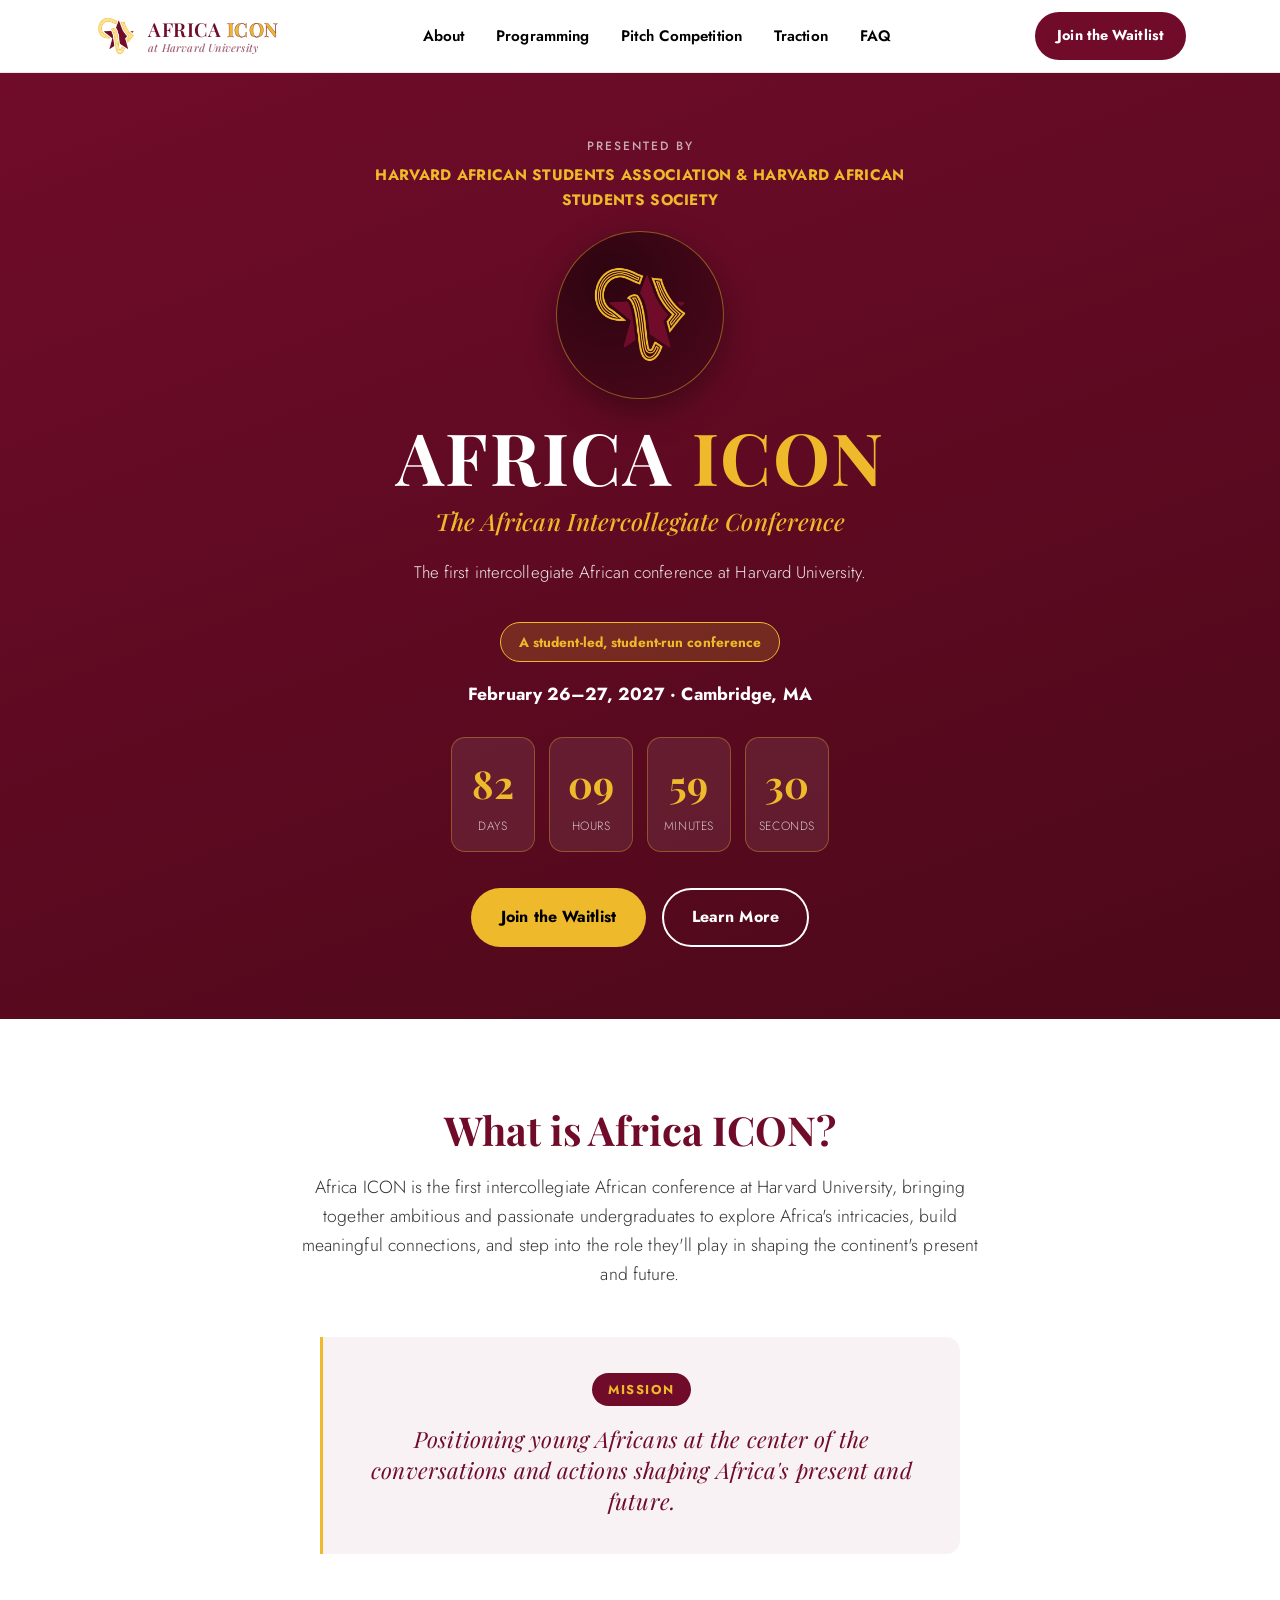
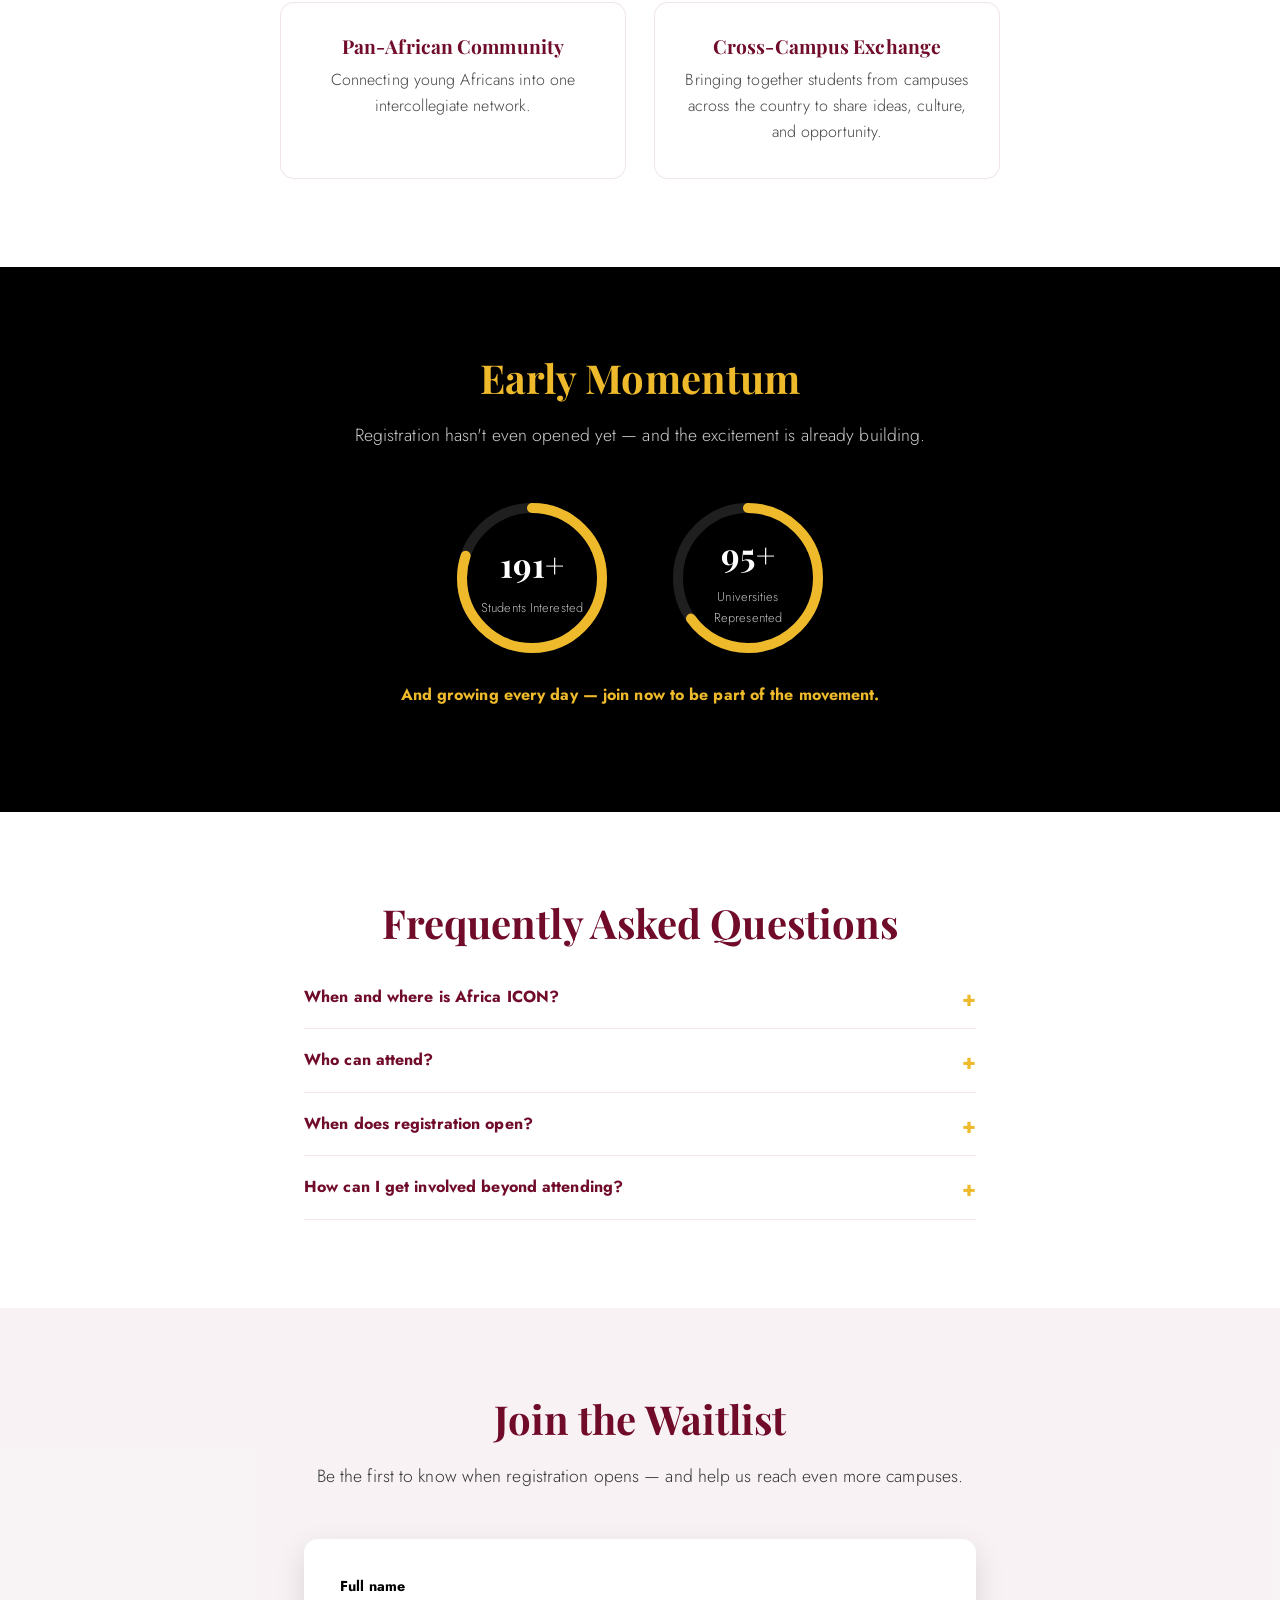
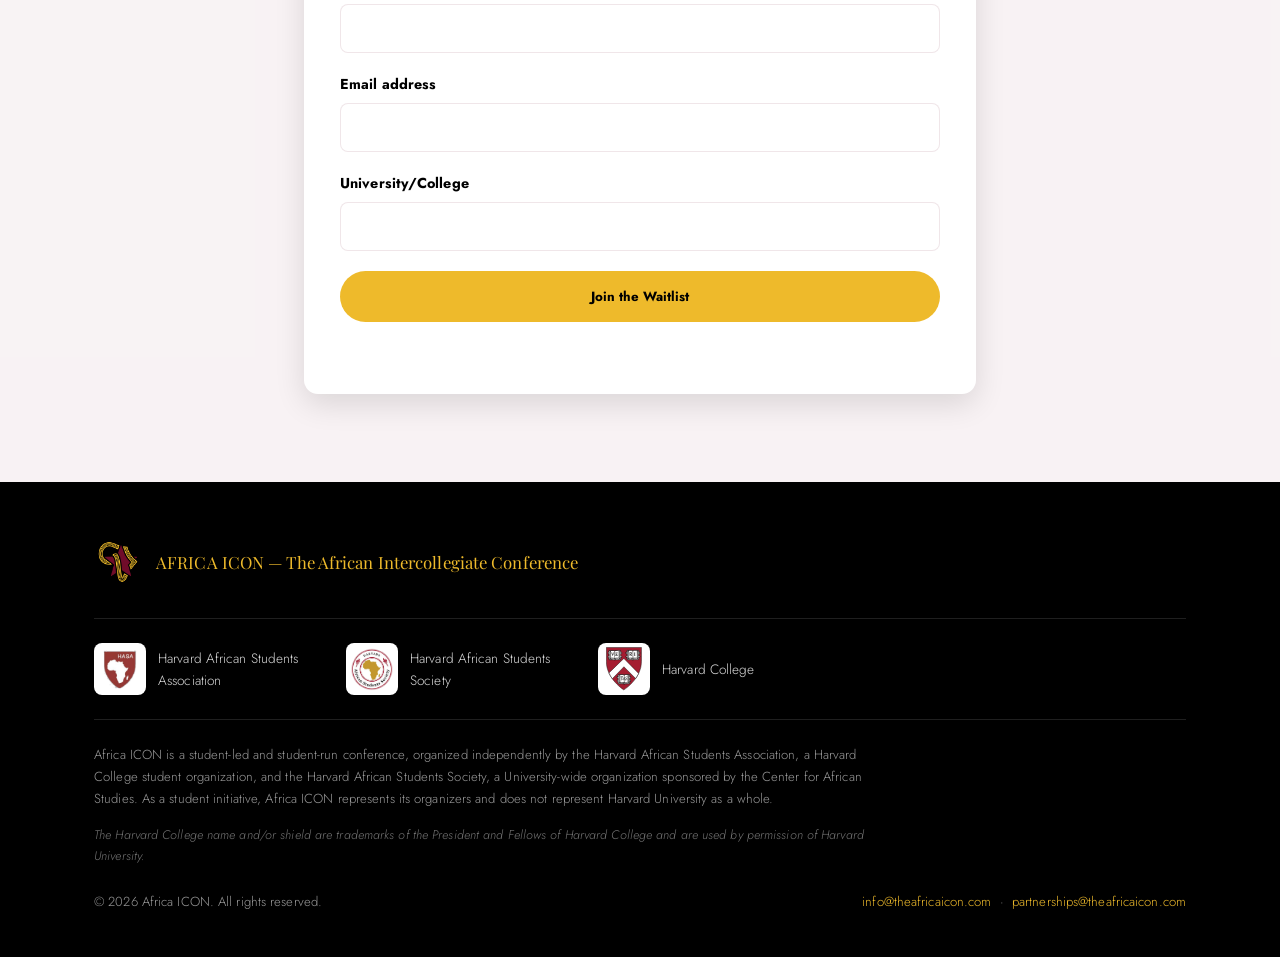
==== index.html @ 2f4286d3 "Keep "Mission" label, change statement wording to "Positioning young Africans..."" ====
<!DOCTYPE html>
<html lang="en">
<head>
<meta charset="UTF-8">
<meta name="viewport" content="width=device-width, initial-scale=1.0">
<title>Africa ICON at Harvard University</title>
<meta name="description" content="Africa ICON — the first intercollegiate African conference at Harvard University. February 26–27, 2027. A student-led conference organized by the Harvard African Students Association and Harvard African Students Society. Join the waitlist.">

<link rel="canonical" href="https://theafricaicon.com/">

<!-- Open Graph / social preview -->
<meta property="og:title" content="Africa ICON at Harvard University">
<meta property="og:description" content="The first intercollegiate African conference at Harvard University. February 26–27, 2027. A student-led conference. Join the waitlist.">
<meta property="og:image" content="https://theafricaicon.com/assets/og-image.png">
<meta property="og:url" content="https://theafricaicon.com/">
<meta property="og:type" content="website">

<!-- Twitter/X card -->
<meta name="twitter:card" content="summary_large_image">
<meta name="twitter:title" content="Africa ICON at Harvard University">
<meta name="twitter:description" content="The first intercollegiate African conference at Harvard University. February 26–27, 2027. A student-led conference. Join the waitlist.">
<meta name="twitter:image" content="https://theafricaicon.com/assets/og-image.png">

<link rel="icon" type="image/png" href="assets/favicon-512.png" sizes="512x512">
<link rel="icon" type="image/x-icon" href="assets/favicon.ico">
<link rel="apple-touch-icon" href="assets/apple-touch-icon.png">

<link rel="preconnect" href="https://fonts.googleapis.com">
<link rel="preconnect" href="https://fonts.gstatic.com" crossorigin>
<link href="https://fonts.googleapis.com/css2?family=Playfair+Display:ital,wght@0,500;0,600;0,700;0,900;1,500;1,600&family=Jost:wght@300;400;500;600;700&display=swap" rel="stylesheet">

<link rel="stylesheet" href="css/styles.css">
</head>
<body>

<a class="skip-link" href="#main">Skip to main content</a>

<!-- ============ HEADER / NAV ============ -->
<header class="site-header" id="site-header">
  <div class="container header-inner">
    <a href="#top" class="brand" aria-label="Africa ICON home">
      <img src="assets/logo-nav.png" alt="Africa ICON logo" width="44" height="44" class="brand-logo">
      <span class="brand-text">
        <span class="brand-name">AFRICA <strong>ICON</strong></span>
        <span class="brand-sub">at Harvard University</span>
      </span>
    </a>

    <nav class="main-nav" id="main-nav" aria-label="Primary">
      <ul>
        <li><a href="#about">About</a></li>
        <li><a href="programming.html">Programming</a></li>
        <li><a href="pitch-competition.html">Pitch Competition</a></li>
        <li><a href="#traction">Traction</a></li>
        <li><a href="#faq">FAQ</a></li>
      </ul>
    </nav>

    <div class="header-actions">
      <a href="#waitlist" class="btn btn-primary btn-small">Join the Waitlist</a>
      <button class="nav-toggle" id="nav-toggle" aria-expanded="false" aria-controls="main-nav" aria-label="Toggle menu">
        <span></span><span></span><span></span>
      </button>
    </div>
  </div>
</header>

<main id="main">

  <!-- ============ HERO ============ -->
  <section class="hero" id="top">
    <div class="container hero-inner">
      <div class="eyebrow">
        <span class="eyebrow-label">Presented by</span>
        <span class="eyebrow-orgs">Harvard African Students Association &amp; Harvard African Students Society</span>
      </div>

      <div class="hero-logo-wrap">
        <img src="assets/logo-md.png" alt="Africa ICON logo" width="140" height="140" class="hero-logo">
      </div>

      <h1>AFRICA <span class="accent">ICON</span></h1>
      <p class="hero-subtitle">The African Intercollegiate Conference</p>
      <p class="hero-tagline">The first intercollegiate African conference at Harvard University.</p>

      <span class="pill">A student-led, student-run conference</span>

      <p class="hero-date">February 26–27, 2027 &middot; Cambridge, MA</p>

      <!-- Countdown -->
      <div class="countdown" id="countdown" aria-live="polite" aria-label="Countdown to Africa ICON">
        <div class="countdown-unit">
          <span class="countdown-number" id="cd-days">00</span>
          <span class="countdown-label">Days</span>
        </div>
        <div class="countdown-unit">
          <span class="countdown-number" id="cd-hours">00</span>
          <span class="countdown-label">Hours</span>
        </div>
        <div class="countdown-unit">
          <span class="countdown-number" id="cd-minutes">00</span>
          <span class="countdown-label">Minutes</span>
        </div>
        <div class="countdown-unit">
          <span class="countdown-number" id="cd-seconds">00</span>
          <span class="countdown-label">Seconds</span>
        </div>
      </div>

      <div class="hero-ctas">
        <a href="#waitlist" class="btn btn-gold">Join the Waitlist</a>
        <a href="#about" class="btn btn-outline">Learn More</a>
      </div>
    </div>
  </section>

  <!-- ============ ABOUT ============ -->
  <section class="section" id="about">
    <div class="container">
      <h2 class="section-title reveal">What is Africa ICON?</h2>
      <p class="section-lead reveal">
        Africa ICON is the first intercollegiate African conference at Harvard University, bringing together
        ambitious and passionate undergraduates to explore Africa's intricacies, build meaningful connections,
        and step into the role they'll play in shaping the continent's present and future.
      </p>

      <div class="mission-statement reveal">
        <span class="mission-label">Mission</span>
        <p>Positioning young Africans at the center of the conversations and actions shaping Africa's present and future.</p>
      </div>

      <div class="card-grid card-grid-2">
        <div class="card reveal-fade">
          <h3>Pan-African Community</h3>
          <p>Connecting young Africans into one intercollegiate network.</p>
        </div>
        <div class="card reveal-fade">
          <h3>Cross-Campus Exchange</h3>
          <p>Bringing together students from campuses across the country to share ideas, culture, and opportunity.</p>
        </div>
      </div>
    </div>
  </section>

  <!-- ============ TRACTION / STATS ============ -->
  <section class="section section-dark" id="traction">
    <div class="container">
      <h2 class="section-title reveal">Early Momentum</h2>
      <p class="section-lead reveal">Registration hasn't even opened yet — and the excitement is already building.</p>

      <div class="stats-grid">
        <div class="stat-ring-card reveal">
          <svg class="stat-ring" viewBox="0 0 160 160" width="160" height="160">
            <circle class="ring-track" cx="80" cy="80" r="70"></circle>
            <circle class="ring-fill" data-target-pct="80" cx="80" cy="80" r="70"></circle>
          </svg>
          <div class="stat-ring-content">
            <span class="stat-number" data-count-to="200" data-suffix="+">0</span>
            <span class="stat-label">Students Interested</span>
          </div>
        </div>

        <div class="stat-ring-card reveal">
          <svg class="stat-ring" viewBox="0 0 160 160" width="160" height="160">
            <circle class="ring-track" cx="80" cy="80" r="70"></circle>
            <circle class="ring-fill" data-target-pct="65" cx="80" cy="80" r="70"></circle>
          </svg>
          <div class="stat-ring-content">
            <span class="stat-number" data-count-to="100" data-suffix="+">0</span>
            <span class="stat-label">Universities Represented</span>
          </div>
        </div>
      </div>

      <p class="section-footnote">And growing every day — join now to be part of the movement.</p>
    </div>
  </section>

  <!-- ============ FAQ ============ -->
  <section class="section" id="faq">
    <div class="container container-narrow">
      <h2 class="section-title reveal">Frequently Asked Questions</h2>

      <details class="faq-item reveal">
        <summary>When and where is Africa ICON?</summary>
        <p>February 26–27, 2027, at Harvard University in Cambridge, MA.</p>
      </details>
      <details class="faq-item reveal">
        <summary>Who can attend?</summary>
        <p>Africa ICON is open to undergraduate students from universities in the US.</p>
      </details>
      <details class="faq-item reveal">
        <summary>When does registration open?</summary>
        <p>Registration isn't open yet. Join the waitlist below to get early access and updates as soon as it launches.</p>
      </details>
      <details class="faq-item reveal">
        <summary>How can I get involved beyond attending?</summary>
        <p>For general information or questions, email <a href="mailto:info@theafricaicon.com">info@theafricaicon.com</a>.
        For sponsorship or partnership opportunities, email <a href="mailto:partnerships@theafricaicon.com">partnerships@theafricaicon.com</a>.</p>
      </details>
    </div>
  </section>

  <!-- ============ WAITLIST ============ -->
  <section class="section section-waitlist" id="waitlist">
    <div class="container container-narrow">
      <h2 class="section-title reveal">Join the Waitlist</h2>
      <p class="section-lead reveal">Be the first to know when registration opens — and help us reach even more campuses.</p>

      <form id="waitlist-form" class="waitlist-form reveal" action="https://theafricaicon.us20.list-manage.com/subscribe/post?u=5dce5f486e620e436cd92db47&amp;id=268d06fa3d" method="POST" target="_blank" novalidate>
        <div class="form-row">
          <label for="wl-name">Full name</label>
          <input type="text" id="wl-name" name="FNAME" autocomplete="name" required>
        </div>
        <div class="form-row">
          <label for="wl-email">Email address</label>
          <input type="email" id="wl-email" name="EMAIL" autocomplete="email" required>
        </div>
        <div class="form-row">
          <label for="wl-university">University/College</label>
          <input type="text" id="wl-university" name="university" autocomplete="organization" required>
        </div>

        <!-- Mailchimp bot-check field: must stay empty. Hidden from real visitors, honeypot for bots. -->
        <div aria-hidden="true" style="position: absolute; left: -5000px;">
          <input type="text" name="b_5dce5f486e620e436cd92db47_268d06fa3d" tabindex="-1" value="">
        </div>

        <button type="submit" class="btn btn-gold btn-full" id="waitlist-submit">Join the Waitlist</button>

        <p class="form-status" id="form-status" role="status" aria-live="polite"></p>
      </form>
    </div>
  </section>

</main>

<!-- ============ FOOTER ============ -->
<footer class="site-footer">
  <div class="container">
    <div class="footer-top">
      <img src="assets/logo-nav.png" alt="Africa ICON logo" width="48" height="48">
      <p class="footer-tagline">AFRICA ICON — The African Intercollegiate Conference</p>
    </div>

    <div class="footer-orgs" aria-label="Sponsoring student organizations and Harvard College affiliation">
      <div class="footer-org-item">
        <img src="assets/org-logos/hasa-logo-transparent.png" alt="Harvard African Students Association logo" class="footer-logo-img">
        <span>Harvard African Students Association</span>
      </div>
      <div class="footer-org-item">
        <img src="assets/org-logos/hass-afrisoc-logo-transparent.png" alt="Harvard African Students Society logo" class="footer-logo-img">
        <span>Harvard African Students Society</span>
      </div>
      <div class="footer-org-item">
        <img src="assets/org-logos/harvard-college-shield.svg" alt="Harvard College shield" class="footer-logo-img">
        <span>Harvard College</span>
      </div>
    </div>

    <p class="footer-disclaimer">
      Africa ICON is a student-led and student-run conference, organized independently by the Harvard African
      Students Association, a Harvard College student organization, and the Harvard African Students Society,
      a University-wide organization sponsored by the Center for African Studies. As a student initiative,
      Africa ICON represents its organizers and does not represent Harvard University as a whole.
    </p>

    <p class="footer-trademark">
      The Harvard College name and/or shield are trademarks of the President and Fellows of Harvard College
      and are used by permission of Harvard University.
    </p>

    <div class="footer-bottom">
      <p>&copy; <span id="footer-year"></span> Africa ICON. All rights reserved.</p>
      <p>
        <a href="mailto:info@theafricaicon.com">info@theafricaicon.com</a>
        &nbsp;&middot;&nbsp;
        <a href="mailto:partnerships@theafricaicon.com">partnerships@theafricaicon.com</a>
      </p>
    </div>
  </div>
</footer>

<script src="js/main.js"></script>
</body>
</html>
---- css/styles.css ----
/* ============================================
   Africa ICON — Design tokens
   Brand palette: maroon, gold, white, black only.
   Tints below are the brand colors at reduced
   opacity — not new colors.
   ============================================ */
:root {
  --maroon: #700c2a;
  --maroon-dark: #4c0819;
  --gold: #eeba2b;
  --white: #ffffff;
  --black: #000000;

  --maroon-05: rgba(112, 12, 42, 0.05);
  --maroon-10: rgba(112, 12, 42, 0.1);
  --maroon-70: rgba(112, 12, 42, 0.7);
  --gold-15: rgba(238, 186, 43, 0.15);
  --black-60: rgba(0, 0, 0, 0.6);

  --font-display: "Playfair Display", "Georgia", "Iowan Old Style", serif;
  --font-body: "Jost", -apple-system, BlinkMacSystemFont, "Segoe UI", Roboto, Helvetica, Arial, sans-serif;

  --container-w: 1140px;
  --radius: 14px;
  --shadow-soft: 0 10px 30px rgba(0, 0, 0, 0.12);
}

/* ============ Reset ============ */
*, *::before, *::after { box-sizing: border-box; }
html { scroll-behavior: smooth; }
body {
  margin: 0;
  font-family: var(--font-body);
  font-weight: 300;
  color: var(--black);
  background: var(--white);
  line-height: 1.65;
  letter-spacing: 0.1px;
  -webkit-font-smoothing: antialiased;
}
img { max-width: 100%; display: block; }
a { color: inherit; }
h1, h2, h3 { font-family: var(--font-display); font-weight: 700; margin: 0 0 0.5em; line-height: 1.15; }
p { margin: 0 0 1em; }
ul { margin: 0; padding: 0; list-style: none; }
button { font-family: inherit; cursor: pointer; }

.container {
  max-width: var(--container-w);
  margin: 0 auto;
  padding: 0 24px;
}
.container-narrow { max-width: 720px; }

.skip-link {
  position: absolute;
  left: -999px;
  top: 0;
  background: var(--gold);
  color: var(--black);
  padding: 12px 20px;
  z-index: 1000;
  font-weight: 700;
}
.skip-link:focus { left: 12px; top: 12px; }

/* Every section needs offset room under the sticky header for anchor jumps */
section[id] { scroll-margin-top: 84px; }

/* ============ Scroll-in reveal animation ============ */
.reveal {
  opacity: 0;
  transform: translateY(24px);
  transition: opacity 0.6s ease, transform 0.6s ease;
}
.reveal.is-visible { opacity: 1; transform: translateY(0); }

/* Cards already have a hover lift transform, so fade only (no translateY) to avoid conflicts */
.reveal-fade {
  opacity: 0;
  transition: opacity 0.6s ease;
}
.reveal-fade.is-visible { opacity: 1; }

@media (prefers-reduced-motion: reduce) {
  .reveal, .reveal-fade { transition: none; opacity: 1; transform: none; }
}

/* ============ Buttons ============ */
.btn {
  display: inline-block;
  padding: 14px 28px;
  border-radius: 999px;
  font-weight: 700;
  text-decoration: none;
  border: 2px solid transparent;
  transition: transform 0.15s ease, box-shadow 0.15s ease, background 0.15s ease;
  cursor: pointer;
}
.btn:hover { transform: translateY(-2px); }
.btn-primary { background: var(--maroon); color: var(--white); }
.btn-primary:hover { background: var(--maroon-dark); }
.btn-gold { background: var(--gold); color: var(--black); }
.btn-gold:hover { box-shadow: var(--shadow-soft); }
.btn-outline { background: transparent; color: var(--white); border-color: var(--white); }
.btn-outline:hover { background: rgba(255, 255, 255, 0.12); }
.btn-small { padding: 10px 20px; font-size: 0.9rem; }
.btn-full { width: 100%; text-align: center; }

.pill {
  display: inline-block;
  background: var(--gold-15);
  border: 1px solid var(--gold);
  color: var(--maroon);
  font-weight: 700;
  font-size: 0.85rem;
  padding: 8px 18px;
  border-radius: 999px;
  margin: 18px 0;
}

/* ============ Header ============ */
.site-header {
  position: sticky;
  top: 0;
  z-index: 100;
  background: var(--white);
  border-bottom: 1px solid var(--maroon-10);
  transition: box-shadow 0.2s ease;
}
.site-header.is-scrolled { box-shadow: 0 4px 16px rgba(0, 0, 0, 0.08); }

.header-inner {
  display: flex;
  align-items: center;
  justify-content: space-between;
  gap: 16px;
  padding-top: 12px;
  padding-bottom: 12px;
}
.brand {
  display: flex;
  align-items: center;
  gap: 10px;
  text-decoration: none;
  color: var(--maroon);
}
.brand-logo { width: 44px; height: 44px; }
.brand-text {
  display: flex;
  flex-direction: column;
  line-height: 1.2;
}
.brand-name {
  font-family: var(--font-display);
  font-weight: 600;
  font-size: 1.2rem;
  letter-spacing: 0.5px;
}
.brand-name strong { color: var(--gold); -webkit-text-stroke: 0.3px var(--maroon); }
.brand-sub {
  font-family: var(--font-display);
  font-style: italic;
  font-weight: 500;
  font-size: 0.68rem;
  color: var(--maroon);
  opacity: 0.65;
  letter-spacing: 0.2px;
}

.main-nav ul { display: flex; gap: 28px; }
.main-nav a {
  text-decoration: none;
  font-weight: 600;
  font-size: 0.95rem;
  color: var(--black);
  position: relative;
  padding: 4px 2px;
}
.main-nav a:hover { color: var(--maroon); }
.main-nav a::after {
  content: "";
  position: absolute;
  left: 0; right: 0; bottom: -4px;
  height: 2px;
  background: var(--gold);
  transform: scaleX(0);
  transition: transform 0.15s ease;
}
.main-nav a:hover::after { transform: scaleX(1); }
.main-nav a[aria-current="page"] { color: var(--maroon); }
.main-nav a[aria-current="page"]::after { transform: scaleX(1); }

.header-actions { display: flex; align-items: center; gap: 14px; }

.nav-toggle {
  display: none;
  flex-direction: column;
  justify-content: center;
  gap: 5px;
  width: 40px;
  height: 40px;
  background: none;
  border: none;
  padding: 0;
}
.nav-toggle span {
  display: block;
  height: 2px;
  background: var(--maroon);
  border-radius: 2px;
}

/* ============ Page hero (About / Programming / FAQ banners) ============ */
.page-hero {
  background: linear-gradient(160deg, var(--maroon) 0%, var(--maroon-dark) 100%);
  color: var(--white);
  text-align: center;
  padding: 56px 0;
}
.page-hero h1 {
  font-size: clamp(2rem, 4vw, 2.8rem);
  margin-bottom: 8px;
}
.page-hero p {
  color: rgba(255, 255, 255, 0.85);
  max-width: 560px;
  margin: 0 auto;
  font-size: 1.1rem;
}

/* ============ Hero ============ */
.hero {
  background: linear-gradient(160deg, var(--maroon) 0%, var(--maroon-dark) 100%);
  color: var(--white);
  text-align: center;
  padding: 64px 0 72px;
}
.hero-inner { display: flex; flex-direction: column; align-items: center; }

/* Staggered entrance animation — plays on load since the hero is visible immediately (no scroll needed) */
@keyframes hero-fade-in {
  from { opacity: 0; }
  to { opacity: 1; }
}
.hero-inner > * {
  animation: hero-fade-in 1.4s ease both;
}
.hero-inner > *:nth-child(1) { animation-delay: 0.1s; }
.hero-inner > *:nth-child(2) { animation-delay: 0.25s; }
.hero-inner > *:nth-child(3) { animation-delay: 0.4s; }
.hero-inner > *:nth-child(4) { animation-delay: 0.55s; }
.hero-inner > *:nth-child(5) { animation-delay: 0.7s; }
.hero-inner > *:nth-child(6) { animation-delay: 0.85s; }
.hero-inner > *:nth-child(7) { animation-delay: 1s; }
.hero-inner > *:nth-child(8) { animation-delay: 1.15s; }
.hero-inner > *:nth-child(9) { animation-delay: 1.3s; }

@media (prefers-reduced-motion: reduce) {
  .hero-inner > * { animation: none; }
}
.eyebrow {
  max-width: 560px;
  margin-bottom: 18px;
  display: flex;
  flex-direction: column;
  align-items: center;
  gap: 6px;
}
.eyebrow-label {
  font-size: 0.75rem;
  font-weight: 500;
  letter-spacing: 2px;
  text-transform: uppercase;
  color: rgba(255, 255, 255, 0.65);
}
.eyebrow-orgs {
  font-size: 0.95rem;
  font-weight: 700;
  letter-spacing: 0.3px;
  text-transform: uppercase;
  color: var(--gold);
}
.hero-logo-wrap {
  width: 168px;
  height: 168px;
  border-radius: 50%;
  background: radial-gradient(circle at 32% 28%, rgba(0, 0, 0, 0.55), rgba(0, 0, 0, 0.32) 68%, rgba(0, 0, 0, 0.18) 100%);
  border: 1.5px solid rgba(238, 186, 43, 0.45);
  box-shadow: 0 12px 34px rgba(0, 0, 0, 0.35);
  display: flex;
  align-items: center;
  justify-content: center;
  margin-bottom: 16px;
}
.hero-logo { width: 68%; height: 68%; margin-bottom: 0; }
.hero h1 {
  font-size: clamp(2.6rem, 6vw, 4.5rem);
  letter-spacing: 2px;
  margin-bottom: 4px;
}
.hero h1 .accent { color: var(--gold); }
.hero-subtitle {
  font-family: var(--font-display);
  font-style: italic;
  font-weight: 500;
  font-size: clamp(1.1rem, 2vw, 1.5rem);
  color: var(--gold);
  margin-bottom: 18px;
}
.hero-tagline {
  max-width: 620px;
  font-size: 1.05rem;
  color: rgba(255, 255, 255, 0.9);
}
.hero .pill { background: rgba(238, 186, 43, 0.18); color: var(--gold); border-color: var(--gold); }
.hero-date {
  font-weight: 700;
  font-size: 1.1rem;
  margin-bottom: 28px;
}

.countdown {
  display: flex;
  gap: 14px;
  margin-bottom: 36px;
  flex-wrap: wrap;
  justify-content: center;
}
.countdown-unit {
  background: rgba(255, 255, 255, 0.08);
  border: 1px solid rgba(238, 186, 43, 0.35);
  border-radius: var(--radius);
  min-width: 84px;
  padding: 14px 10px;
}
.countdown-number {
  display: block;
  font-family: var(--font-display);
  font-size: clamp(1.8rem, 4vw, 2.4rem);
  font-weight: 700;
  color: var(--gold);
  font-variant-numeric: tabular-nums;
}
.countdown-label {
  display: block;
  font-size: 0.75rem;
  text-transform: uppercase;
  letter-spacing: 0.6px;
  color: rgba(255, 255, 255, 0.75);
  margin-top: 2px;
}

.hero-ctas { display: flex; gap: 16px; flex-wrap: wrap; justify-content: center; }

/* ============ Sections ============ */
.section { padding: 88px 0; }
.section-title {
  font-size: clamp(1.8rem, 3.5vw, 2.5rem);
  text-align: center;
  color: var(--maroon);
}
.section-lead {
  max-width: 680px;
  margin: 0 auto 48px;
  text-align: center;
  font-size: 1.1rem;
  color: #333;
}
.section-dark {
  background: var(--black);
  color: var(--white);
}
.section-dark .section-title { color: var(--gold); }
.section-dark .section-lead { color: rgba(255, 255, 255, 0.8); }
.section-footnote {
  text-align: center;
  color: var(--gold);
  font-weight: 700;
  margin-top: 8px;
}

/* ============ About cards ============ */
.mission-statement {
  max-width: 640px;
  margin: 0 auto 48px;
  text-align: center;
  padding: 36px 32px;
  background: var(--maroon-05);
  border-left: 3px solid var(--gold);
  border-radius: 0 var(--radius) var(--radius) 0;
}
.mission-label {
  display: inline-block;
  font-weight: 700;
  font-size: 0.8rem;
  letter-spacing: 1.5px;
  text-transform: uppercase;
  color: var(--gold);
  background: var(--maroon);
  padding: 6px 16px;
  border-radius: 999px;
  margin-bottom: 18px;
}
.mission-statement p {
  font-family: var(--font-display);
  font-style: italic;
  font-size: 1.4rem;
  line-height: 1.4;
  color: var(--maroon);
  margin: 0;
}

.card-grid {
  display: grid;
  grid-template-columns: repeat(auto-fit, minmax(240px, 1fr));
  gap: 28px;
}
.card-grid-2 { max-width: 720px; margin: 0 auto; }
.card {
  background: var(--white);
  border: 1px solid var(--maroon-10);
  border-radius: var(--radius);
  padding: 32px 26px;
  text-align: center;
  transition: box-shadow 0.2s ease, transform 0.2s ease;
}
.card:hover { box-shadow: var(--shadow-soft); transform: translateY(-4px); }
.card h3 { color: var(--maroon); font-size: 1.2rem; }
.card p { color: #444; margin: 0; }

.pitch-banner {
  margin-top: 40px;
  background: linear-gradient(160deg, var(--maroon) 0%, var(--maroon-dark) 100%);
  border-radius: var(--radius);
  padding: 40px 44px;
  text-align: center;
}
.pitch-banner h3 {
  color: var(--gold);
  font-size: 1.5rem;
  margin-bottom: 12px;
}
.pitch-banner p {
  color: rgba(255, 255, 255, 0.9);
  max-width: 700px;
  margin: 0 auto 24px;
  font-size: 1.05rem;
}

/* ============ Traction / stat rings ============ */
.stats-grid {
  display: flex;
  gap: 56px;
  justify-content: center;
  flex-wrap: wrap;
  margin-bottom: 24px;
}
.stat-ring-card {
  position: relative;
  width: 160px;
  height: 160px;
}
.stat-ring { transform: rotate(-90deg); }
.ring-track {
  fill: none;
  stroke: rgba(255, 255, 255, 0.12);
  stroke-width: 10;
}
.ring-fill {
  fill: none;
  stroke: var(--gold);
  stroke-width: 10;
  stroke-linecap: round;
  stroke-dasharray: 440;
  stroke-dashoffset: 440;
  transition: stroke-dashoffset 1.6s cubic-bezier(0.16, 1, 0.3, 1);
}
.stat-ring-content {
  position: absolute;
  inset: 0;
  display: flex;
  flex-direction: column;
  align-items: center;
  justify-content: center;
  text-align: center;
}
.stat-number {
  font-family: var(--font-display);
  font-size: 2.1rem;
  font-weight: 700;
  color: var(--white);
  font-variant-numeric: tabular-nums;
}
.stat-label {
  font-size: 0.8rem;
  color: rgba(255, 255, 255, 0.75);
  max-width: 110px;
  margin-top: 4px;
}

/* ============ FAQ ============ */
.faq-item {
  border-bottom: 1px solid var(--maroon-10);
  padding: 18px 0;
}
.faq-item summary {
  font-weight: 700;
  cursor: pointer;
  color: var(--maroon);
  list-style: none;
  position: relative;
  padding-right: 28px;
}
.faq-item summary::-webkit-details-marker { display: none; }
.faq-item summary::after {
  content: "+";
  position: absolute;
  right: 0;
  top: -2px;
  font-size: 1.3rem;
  color: var(--gold);
  transition: transform 0.2s ease;
}
.faq-item[open] summary::after { transform: rotate(45deg); }
.faq-item p { margin-top: 12px; color: #444; }

/* ============ Waitlist ============ */
.section-waitlist { background: var(--maroon-05); }
.waitlist-form {
  background: var(--white);
  border-radius: var(--radius);
  padding: 36px;
  box-shadow: var(--shadow-soft);
}
.form-row { margin-bottom: 20px; text-align: left; }
.form-row label {
  display: block;
  font-weight: 700;
  margin-bottom: 6px;
  font-size: 0.9rem;
}
.form-row input {
  width: 100%;
  padding: 12px 14px;
  border: 1.5px solid var(--maroon-10);
  border-radius: 8px;
  font-size: 1rem;
  font-family: inherit;
  transition: border-color 0.15s ease;
}
.form-row input:focus {
  outline: none;
  border-color: var(--maroon);
}
.form-row input.field-error { border-color: #b3261e; }
.form-status {
  min-height: 1.4em;
  text-align: center;
  font-weight: 700;
  margin: 14px 0 0;
}
.form-status.success { color: #1b7a3d; }
.form-status.error { color: #b3261e; }

/* ============ Footer ============ */
.site-footer {
  background: var(--black);
  color: rgba(255, 255, 255, 0.85);
  padding: 56px 0 32px;
}
.footer-top {
  display: flex;
  align-items: center;
  gap: 14px;
  margin-bottom: 32px;
}
.footer-tagline {
  font-family: var(--font-display);
  color: var(--gold);
  margin: 0;
  font-size: 1.05rem;
}
.footer-orgs {
  display: flex;
  gap: 32px;
  flex-wrap: wrap;
  padding: 24px 0;
  border-top: 1px solid rgba(255, 255, 255, 0.12);
  border-bottom: 1px solid rgba(255, 255, 255, 0.12);
  margin-bottom: 24px;
}
.footer-org-item {
  display: flex;
  align-items: center;
  gap: 12px;
  font-size: 0.85rem;
  max-width: 220px;
}
.footer-logo-img {
  width: 52px;
  height: 52px;
  object-fit: contain;
  flex-shrink: 0;
  background: var(--white);
  border-radius: 8px;
  padding: 4px;
}

.footer-disclaimer {
  font-size: 0.82rem;
  color: rgba(255, 255, 255, 0.6);
  max-width: 780px;
  margin-bottom: 16px;
}
.footer-trademark {
  font-size: 0.78rem;
  font-style: italic;
  color: rgba(255, 255, 255, 0.45);
  max-width: 780px;
  margin-bottom: 24px;
}
.footer-bottom {
  display: flex;
  justify-content: space-between;
  gap: 12px;
  flex-wrap: wrap;
  font-size: 0.82rem;
  color: rgba(255, 255, 255, 0.6);
}
.footer-bottom a { color: var(--gold); text-decoration: none; }

/* ============ Responsive ============ */
@media (max-width: 860px) {
  .main-nav {
    position: fixed;
    top: 68px;
    left: 0;
    right: 0;
    background: var(--white);
    border-bottom: 1px solid var(--maroon-10);
    max-height: 0;
    overflow: hidden;
    transition: max-height 0.25s ease;
  }
  .main-nav.is-open { max-height: 260px; }
  .main-nav ul { flex-direction: column; gap: 0; padding: 8px 24px 16px; }
  .main-nav li { border-bottom: 1px solid var(--maroon-05); }
  .main-nav a { display: block; padding: 14px 0; }
  .header-actions .btn-small { display: none; }
  .nav-toggle { display: flex; }
}

@media (max-width: 560px) {
  .countdown { gap: 8px; }
  .countdown-unit { min-width: 68px; padding: 10px 6px; }
  .stats-grid { gap: 32px; }
  .waitlist-form { padding: 24px; }
}
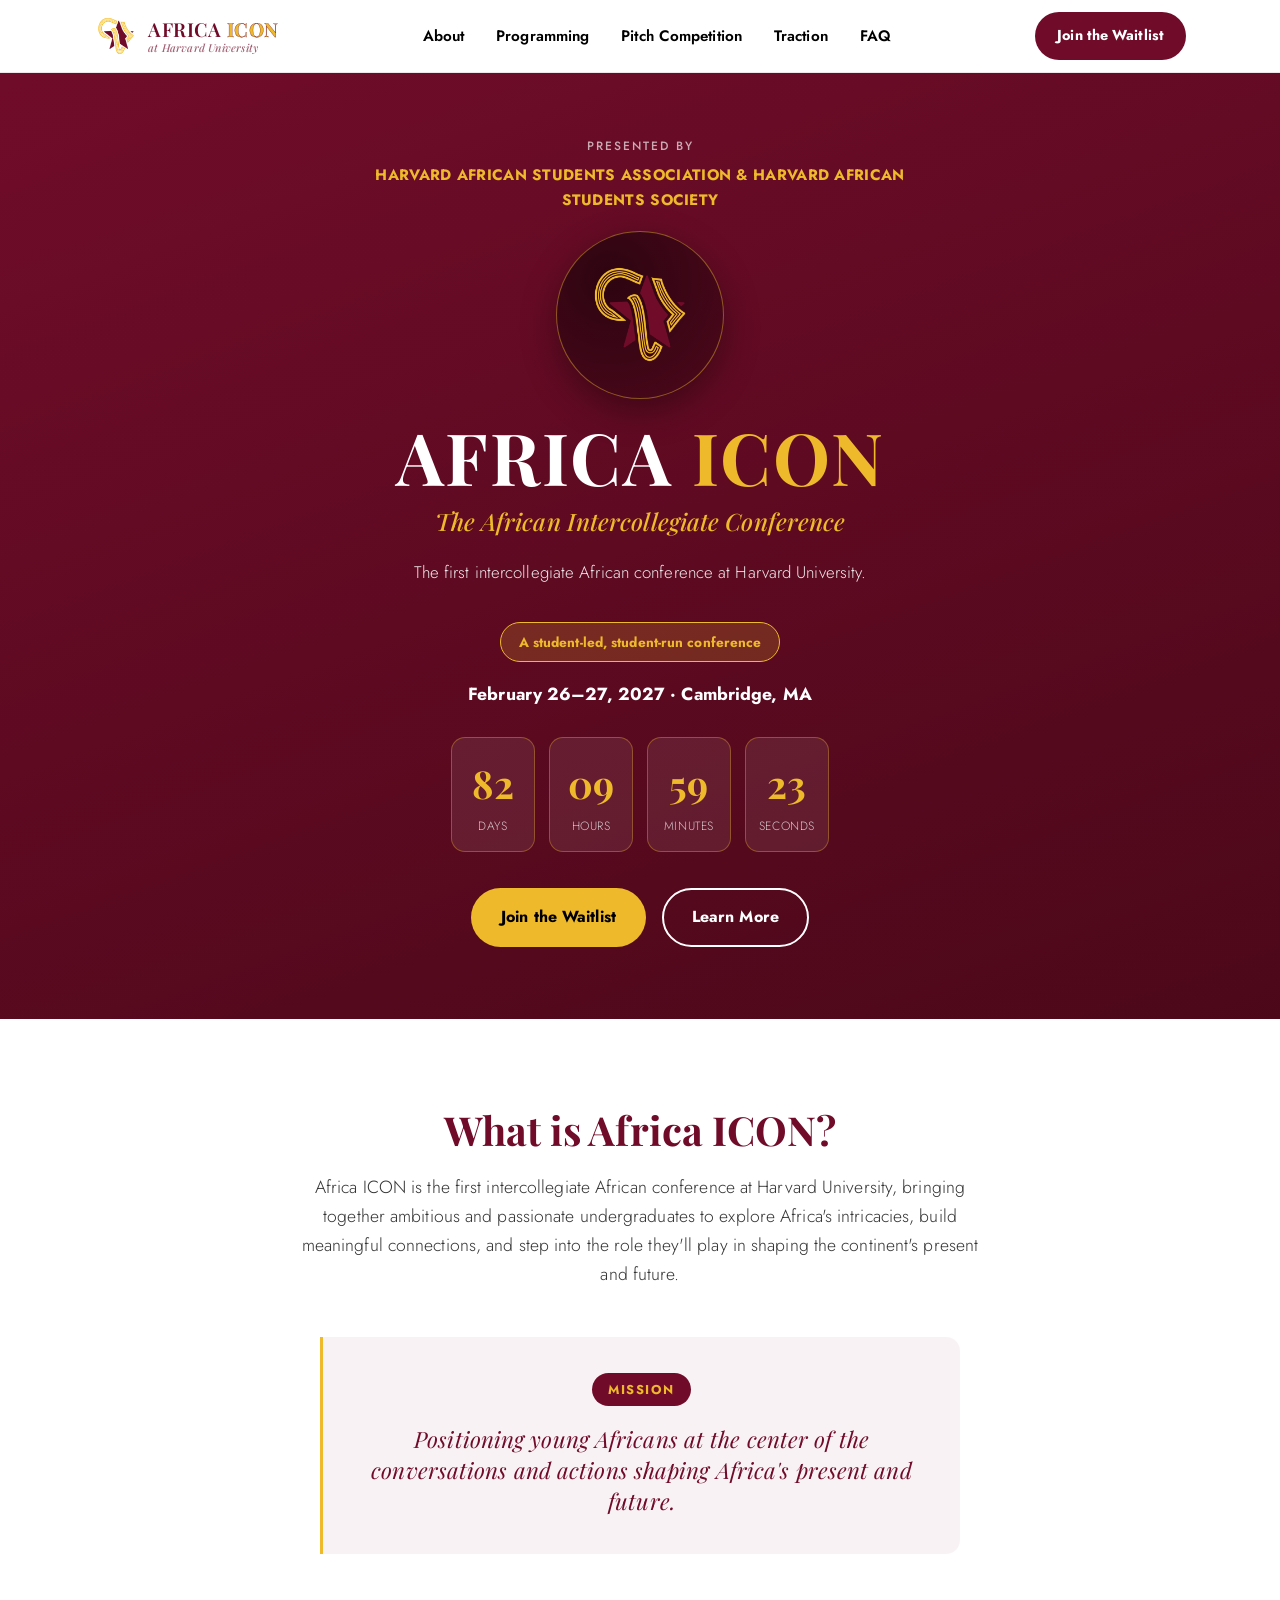
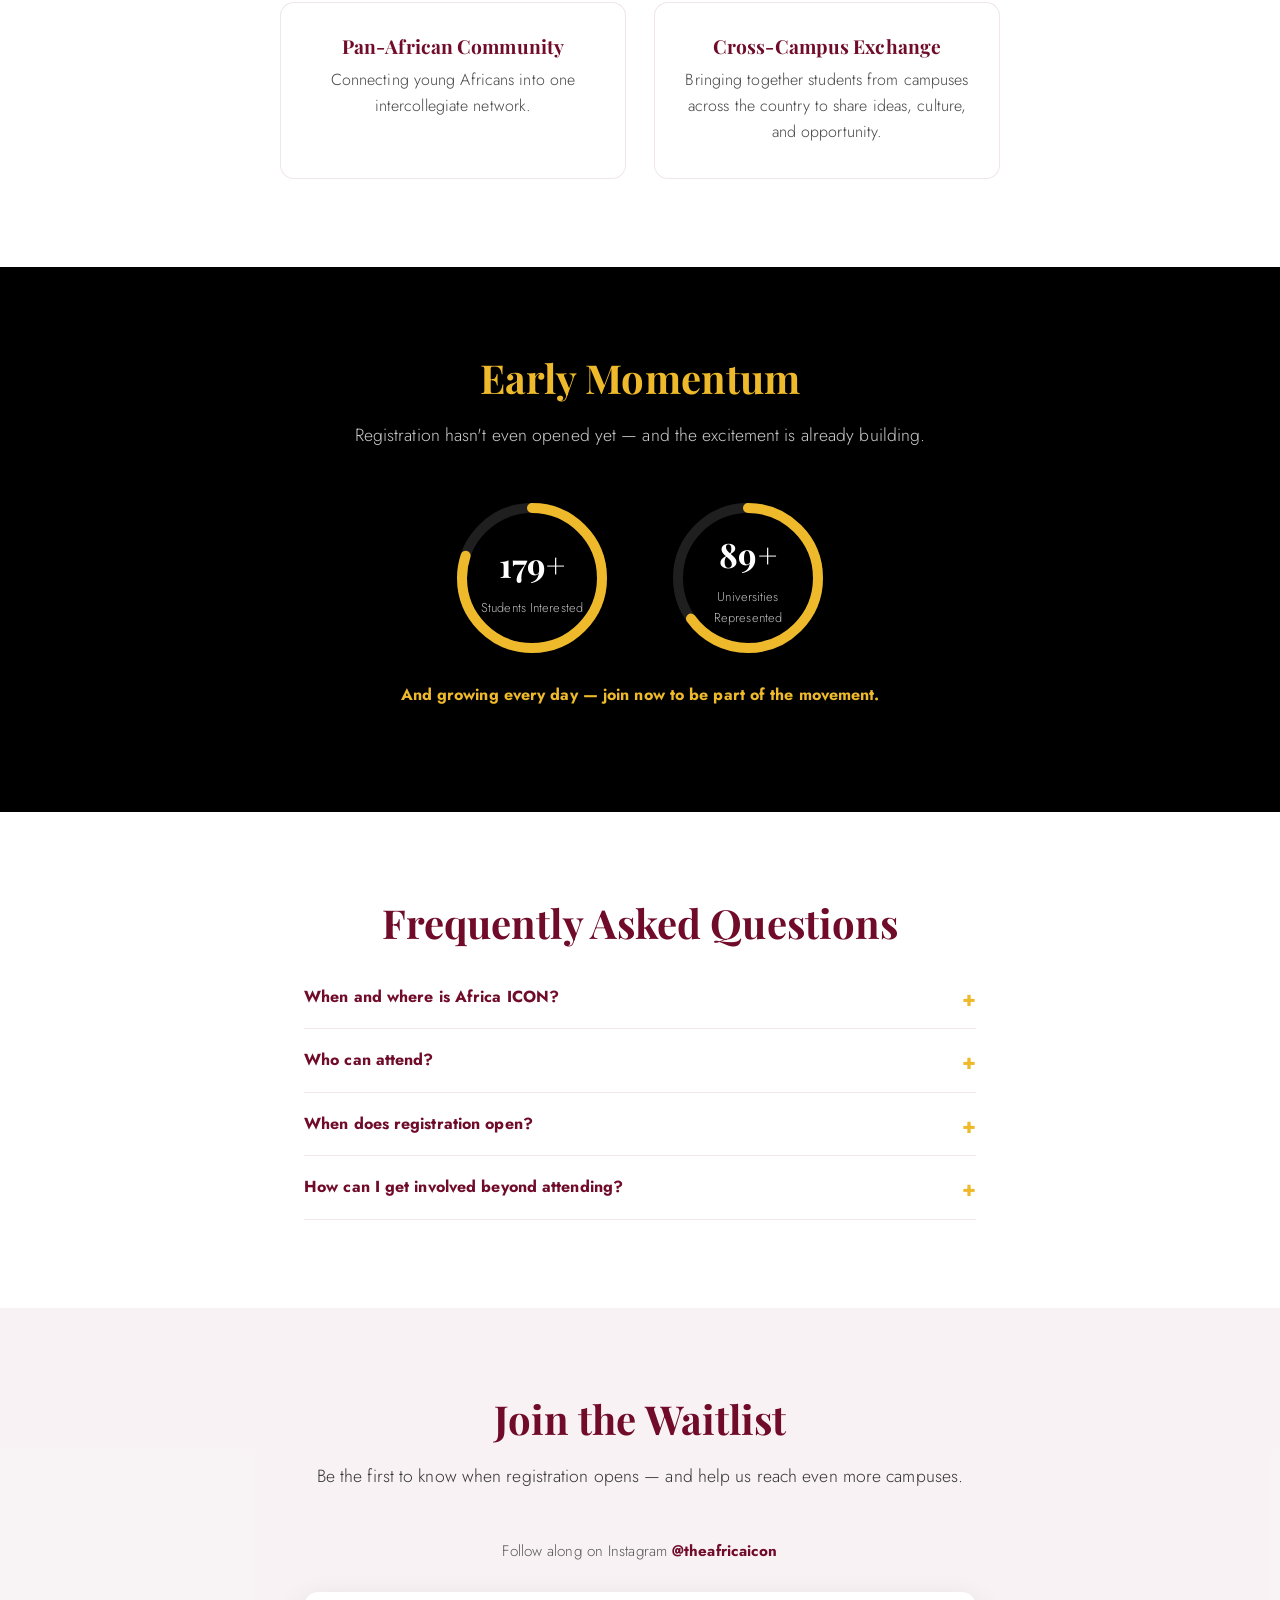
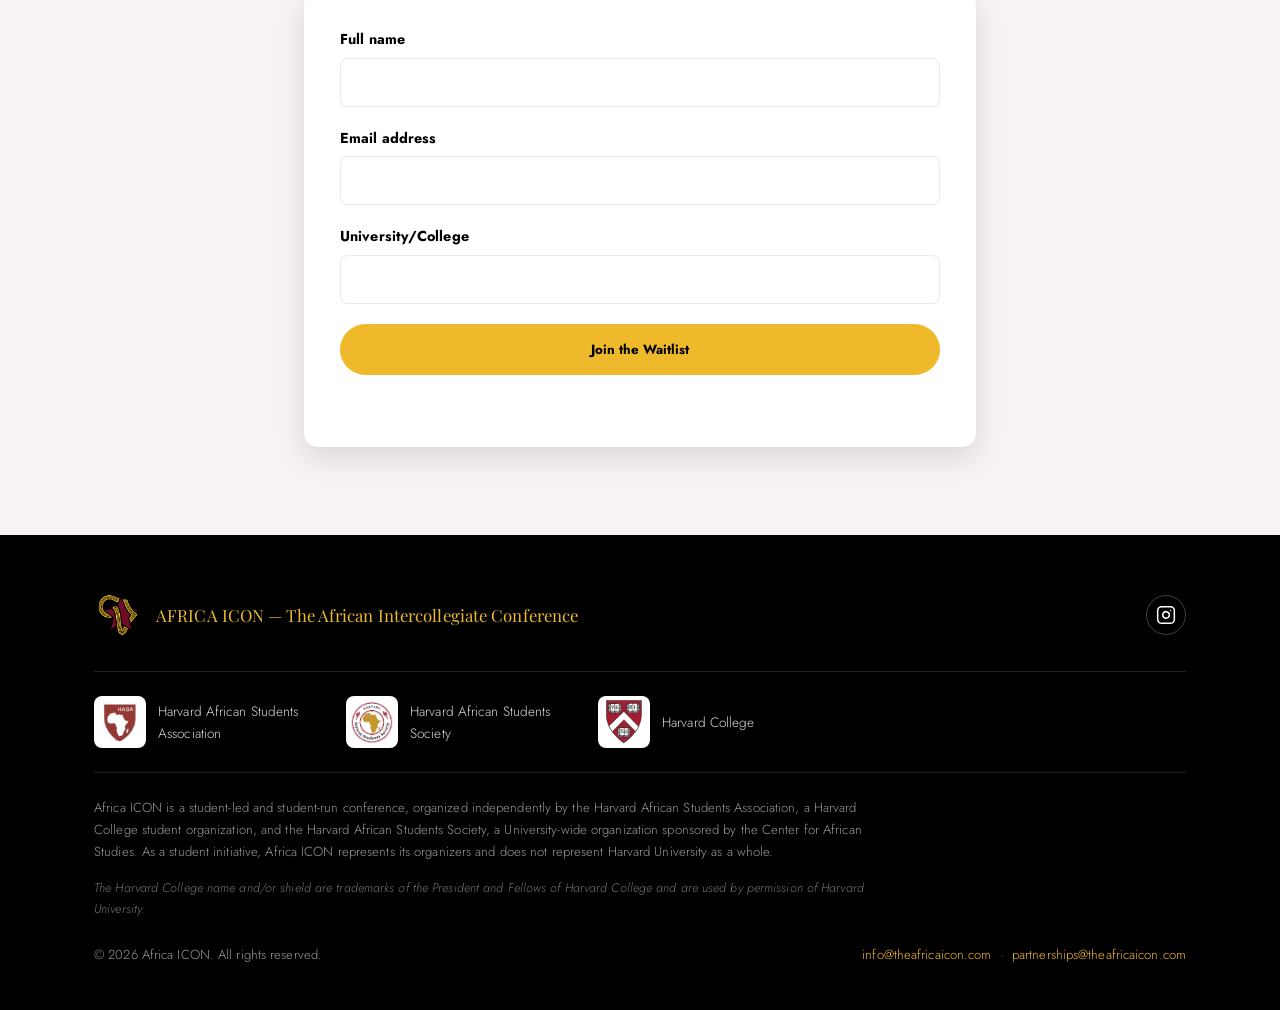
==== commit 3c68f5b0: "Add Instagram link (@theafricaicon) to the site Icon link in the footer on every page, plus a "Follo" ====
--- a/index.html
+++ b/index.html
@@ -206,6 +206,10 @@
     <div class="container container-narrow">
       <h2 class="section-title reveal">Join the Waitlist</h2>
       <p class="section-lead reveal">Be the first to know when registration opens — and help us reach even more campuses.</p>
+      <p class="waitlist-social reveal">
+        Follow along on Instagram
+        <a href="https://www.instagram.com/theafricaicon/" target="_blank" rel="noopener">@theafricaicon</a>
+      </p>
 
       <form id="waitlist-form" class="waitlist-form reveal" action="https://theafricaicon.us20.list-manage.com/subscribe/post?u=5dce5f486e620e436cd92db47&amp;id=268d06fa3d" method="POST" target="_blank" novalidate>
         <div class="form-row">
@@ -241,6 +245,13 @@
     <div class="footer-top">
       <img src="assets/logo-nav.png" alt="Africa ICON logo" width="48" height="48">
       <p class="footer-tagline">AFRICA ICON — The African Intercollegiate Conference</p>
+      <a href="https://www.instagram.com/theafricaicon/" class="footer-social" aria-label="Follow Africa ICON on Instagram" target="_blank" rel="noopener">
+        <svg viewBox="0 0 24 24" fill="none" stroke="currentColor" stroke-width="1.8" stroke-linecap="round" stroke-linejoin="round">
+          <rect x="2" y="2" width="20" height="20" rx="5" ry="5"></rect>
+          <path d="M16 11.37A4 4 0 1 1 12.63 8 4 4 0 0 1 16 11.37z"></path>
+          <line x1="17.5" y1="6.5" x2="17.51" y2="6.5"></line>
+        </svg>
+      </a>
     </div>
 
     <div class="footer-orgs" aria-label="Sponsoring student organizations and Harvard College affiliation">
--- a/css/styles.css
+++ b/css/styles.css
@@ -429,6 +429,76 @@
 .card h3 { color: var(--maroon); font-size: 1.2rem; }
 .card p { color: #444; margin: 0; }
 
+/* ============ Flip cards (Pitch Competition tracks) ============ */
+.flip-grid {
+  display: grid;
+  grid-template-columns: repeat(auto-fit, minmax(220px, 1fr));
+  gap: 28px;
+  max-width: 800px;
+  margin: 0 auto;
+}
+.flip-card {
+  appearance: none;
+  background: none;
+  border: none;
+  padding: 0;
+  font: inherit;
+  cursor: pointer;
+  aspect-ratio: 1;
+  perspective: 1200px;
+  display: block;
+  width: 100%;
+}
+.flip-card-inner {
+  position: relative;
+  display: block;
+  width: 100%;
+  height: 100%;
+  transition: transform 0.6s cubic-bezier(0.16, 1, 0.3, 1);
+  transform-style: preserve-3d;
+}
+.flip-card.is-flipped .flip-card-inner { transform: rotateY(180deg); }
+.flip-card-face {
+  position: absolute;
+  inset: 0;
+  display: flex;
+  align-items: center;
+  justify-content: center;
+  padding: 24px;
+  border-radius: var(--radius);
+  backface-visibility: hidden;
+  box-shadow: var(--shadow-soft);
+  text-align: center;
+}
+.flip-card-front {
+  background: linear-gradient(160deg, var(--maroon) 0%, var(--maroon-dark) 100%);
+}
+.flip-card-title {
+  font-family: var(--font-display);
+  font-weight: 700;
+  font-size: 1.6rem;
+  color: var(--gold);
+  letter-spacing: 0.5px;
+}
+.flip-card-back {
+  background: var(--white);
+  border: 2px solid var(--gold);
+  transform: rotateY(180deg);
+  color: #333;
+  font-size: 1.02rem;
+  line-height: 1.45;
+}
+.flip-card:focus-visible .flip-card-face.flip-card-front {
+  outline: 3px solid var(--gold);
+  outline-offset: 3px;
+}
+.flip-hint {
+  text-align: center;
+  color: #777;
+  font-size: 0.85rem;
+  margin-top: 20px;
+}
+
 .pitch-banner {
   margin-top: 40px;
   background: linear-gradient(160deg, var(--maroon) 0%, var(--maroon-dark) 100%);
@@ -527,6 +597,18 @@
 
 /* ============ Waitlist ============ */
 .section-waitlist { background: var(--maroon-05); }
+.waitlist-social {
+  text-align: center;
+  font-size: 0.95rem;
+  color: #555;
+  margin-bottom: 28px;
+}
+.waitlist-social a {
+  color: var(--maroon);
+  font-weight: 700;
+  text-decoration: none;
+}
+.waitlist-social a:hover { text-decoration: underline; }
 .waitlist-form {
   background: var(--white);
   border-radius: var(--radius);
@@ -581,6 +663,21 @@
   margin: 0;
   font-size: 1.05rem;
 }
+.footer-social {
+  margin-left: auto;
+  display: flex;
+  align-items: center;
+  justify-content: center;
+  width: 40px;
+  height: 40px;
+  border-radius: 50%;
+  border: 1.5px solid rgba(255, 255, 255, 0.25);
+  color: var(--white);
+  transition: border-color 0.15s ease, color 0.15s ease;
+  flex-shrink: 0;
+}
+.footer-social:hover { border-color: var(--gold); color: var(--gold); }
+.footer-social svg { width: 20px; height: 20px; }
 .footer-orgs {
   display: flex;
   gap: 32px;
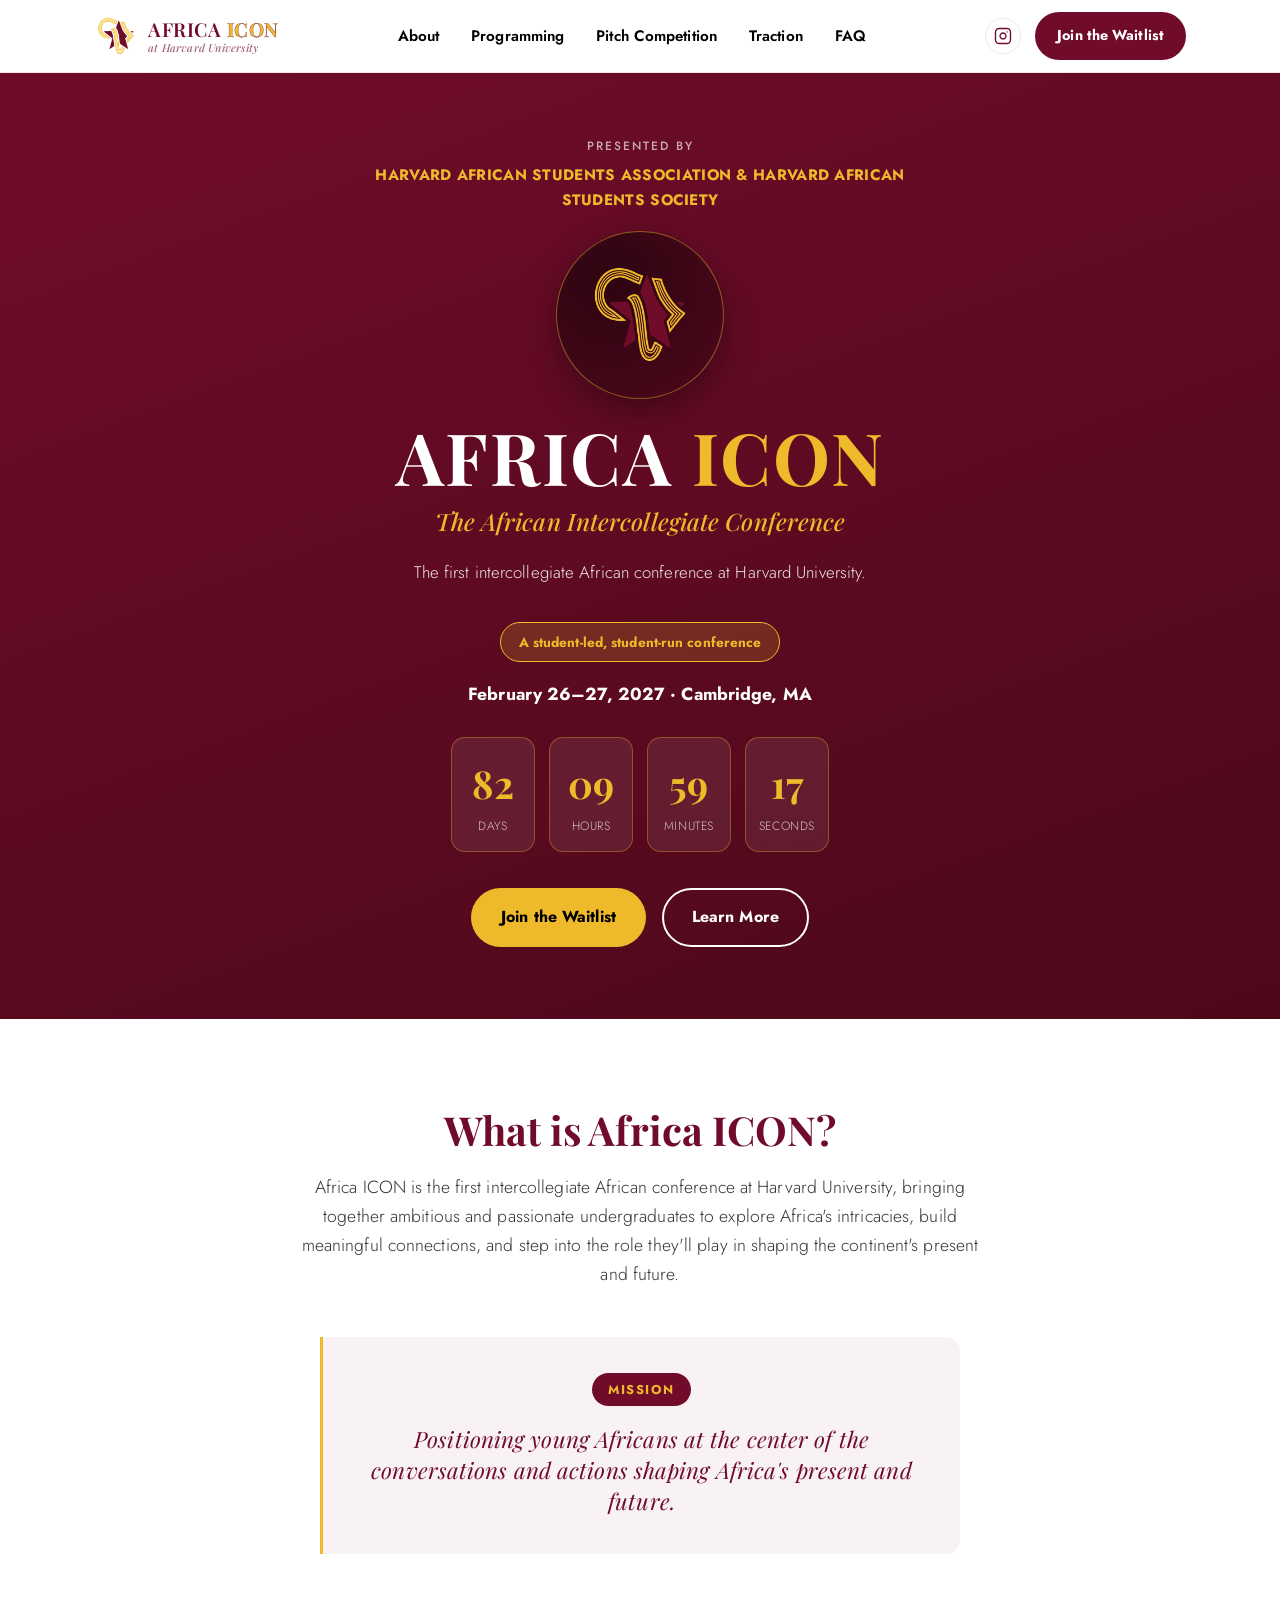
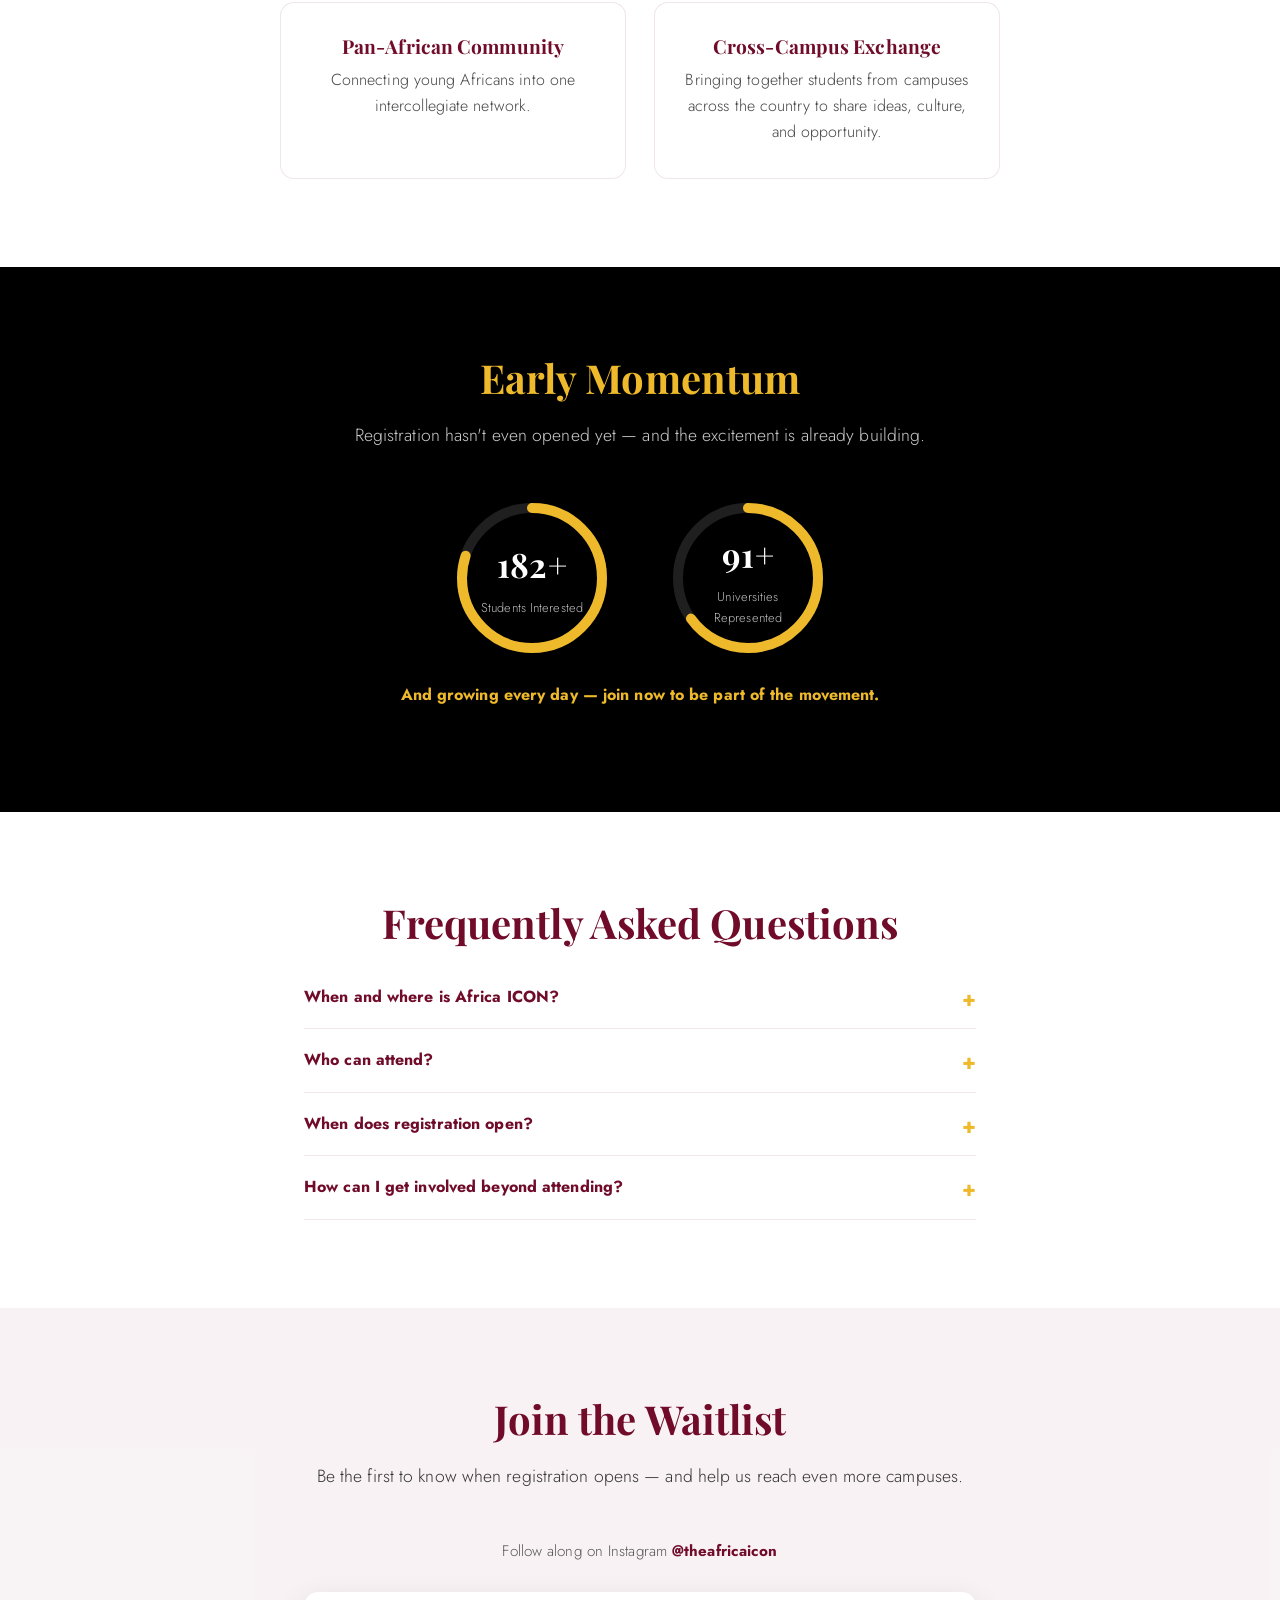
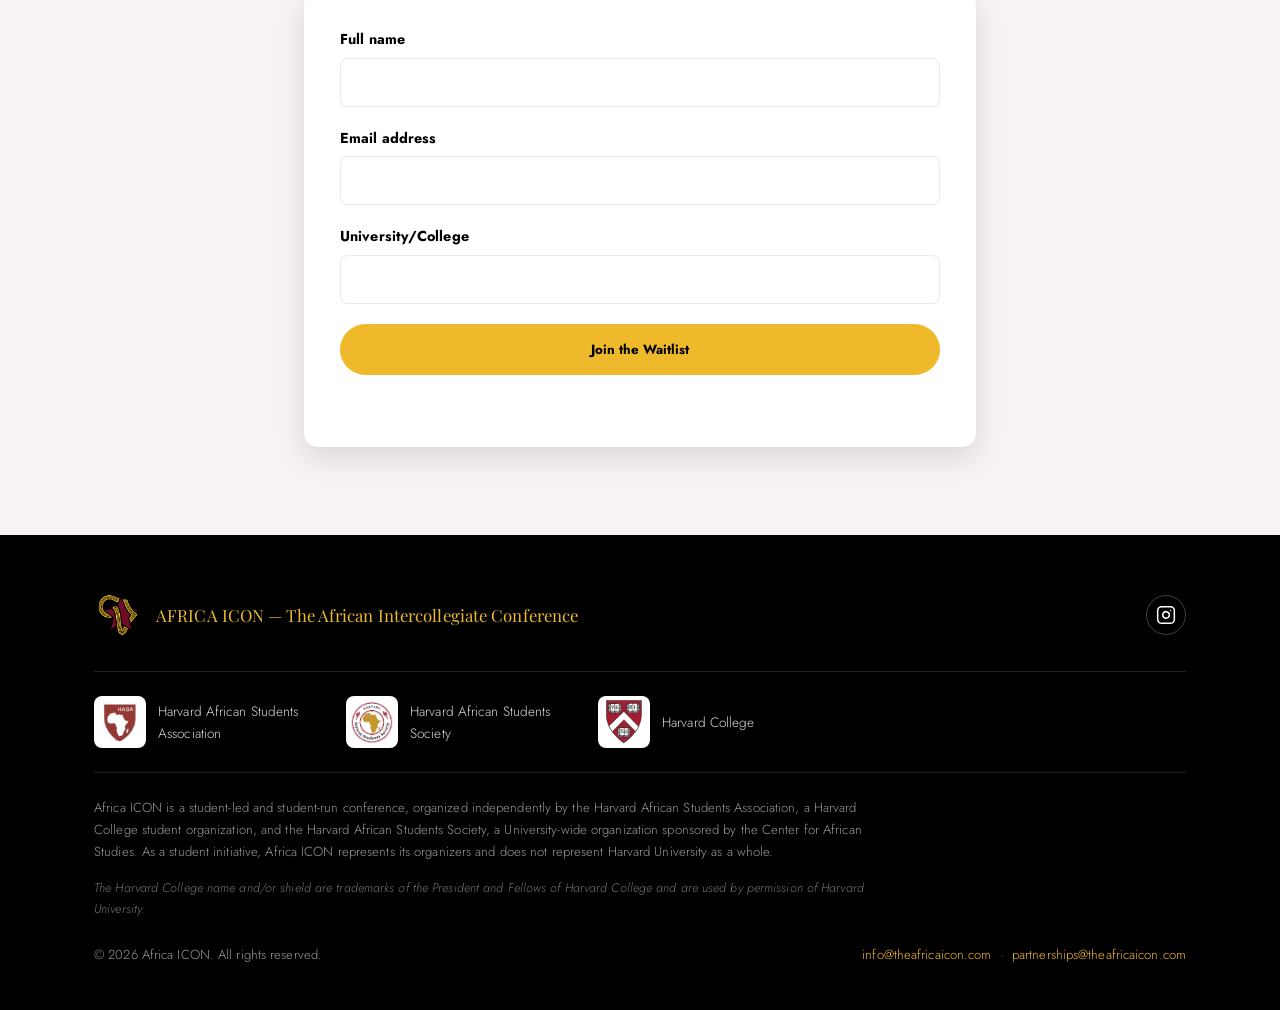
==== commit 8dfd7095: "Add Instagram icon to the header nav bar on every page Sits in the top bar next to Join the Waitlist" ====
--- a/index.html
+++ b/index.html
@@ -57,6 +57,13 @@
     </nav>
 
     <div class="header-actions">
+      <a href="https://www.instagram.com/theafricaicon/" class="header-social" aria-label="Follow Africa ICON on Instagram" target="_blank" rel="noopener">
+        <svg viewBox="0 0 24 24" fill="none" stroke="currentColor" stroke-width="1.8" stroke-linecap="round" stroke-linejoin="round">
+          <rect x="2" y="2" width="20" height="20" rx="5" ry="5"></rect>
+          <path d="M16 11.37A4 4 0 1 1 12.63 8 4 4 0 0 1 16 11.37z"></path>
+          <line x1="17.5" y1="6.5" x2="17.51" y2="6.5"></line>
+        </svg>
+      </a>
       <a href="#waitlist" class="btn btn-primary btn-small">Join the Waitlist</a>
       <button class="nav-toggle" id="nav-toggle" aria-expanded="false" aria-controls="main-nav" aria-label="Toggle menu">
         <span></span><span></span><span></span>
--- a/css/styles.css
+++ b/css/styles.css
@@ -192,6 +192,20 @@
 .main-nav a[aria-current="page"]::after { transform: scaleX(1); }
 
 .header-actions { display: flex; align-items: center; gap: 14px; }
+.header-social {
+  display: flex;
+  align-items: center;
+  justify-content: center;
+  width: 36px;
+  height: 36px;
+  border-radius: 50%;
+  border: 1.5px solid var(--maroon-10);
+  color: var(--maroon);
+  transition: border-color 0.15s ease, color 0.15s ease, background 0.15s ease;
+  flex-shrink: 0;
+}
+.header-social:hover { border-color: var(--gold); background: var(--gold-15); }
+.header-social svg { width: 18px; height: 18px; }
 
 .nav-toggle {
   display: none;
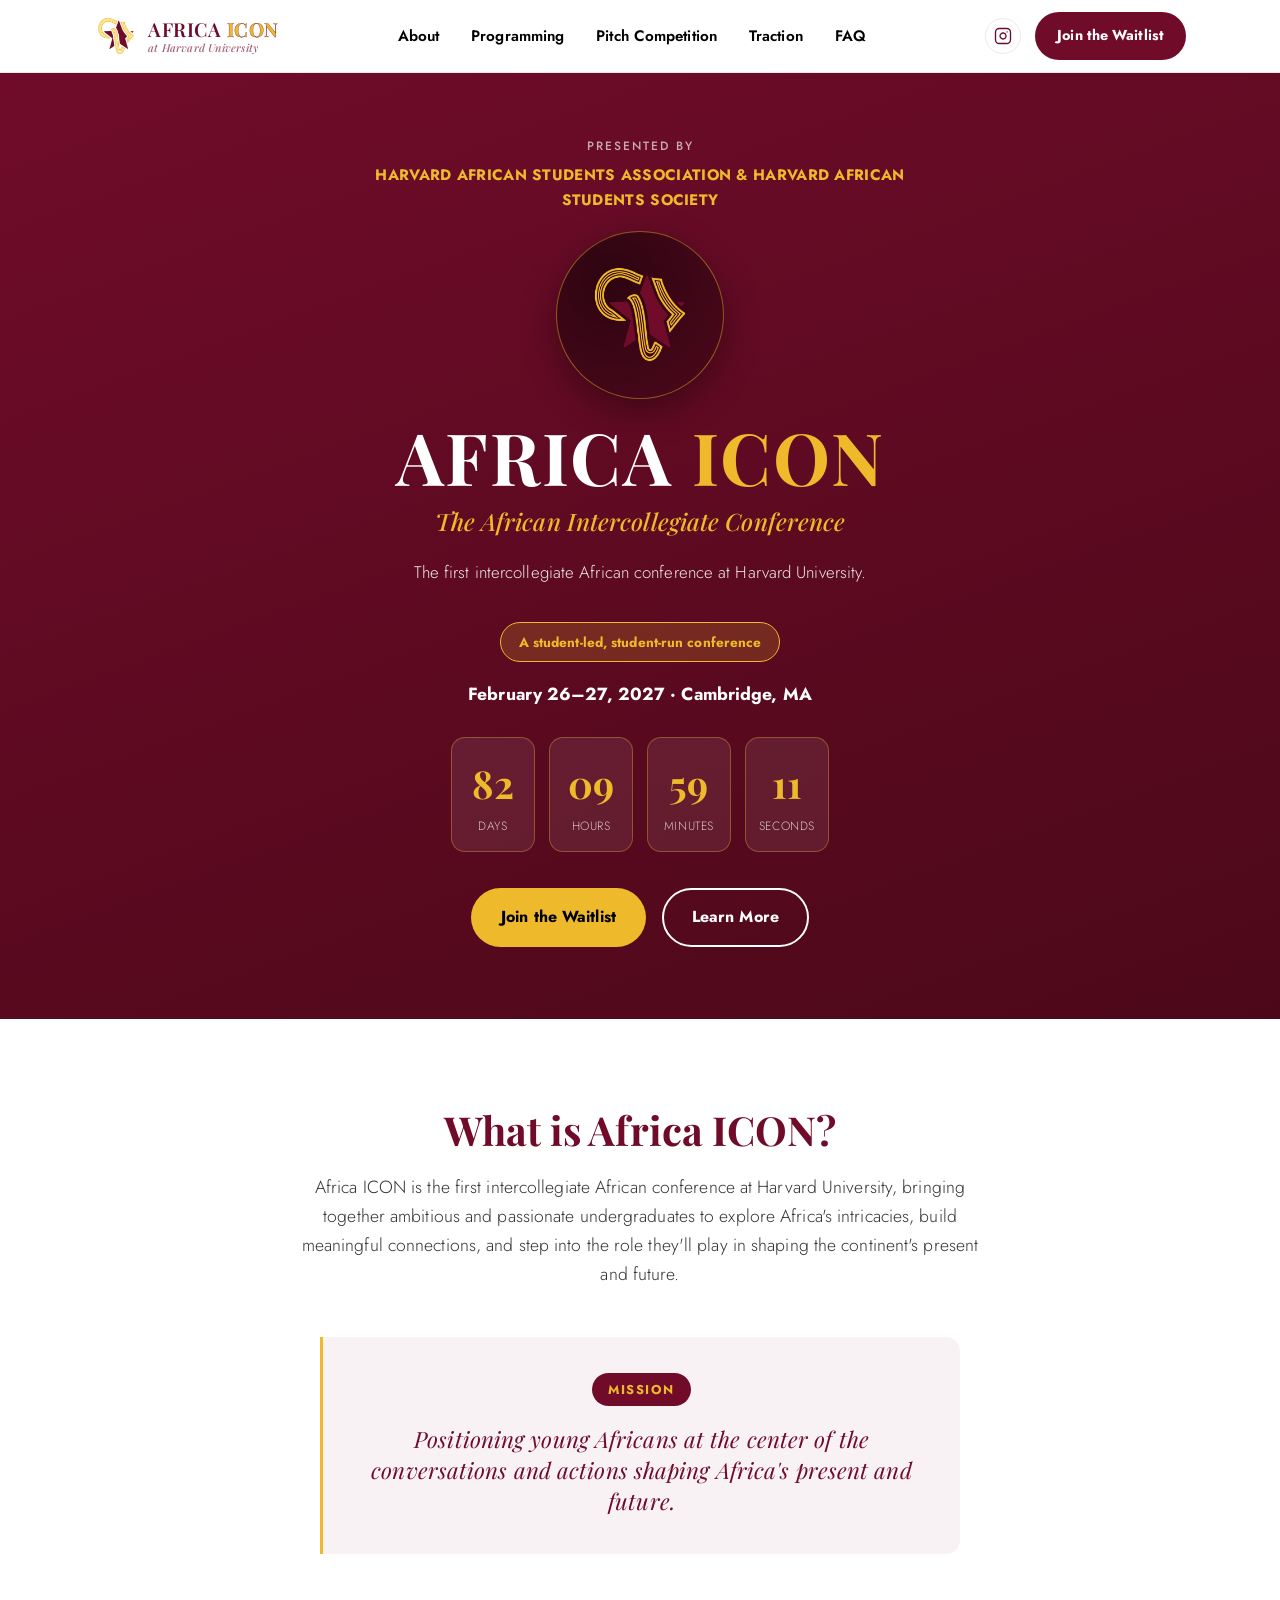
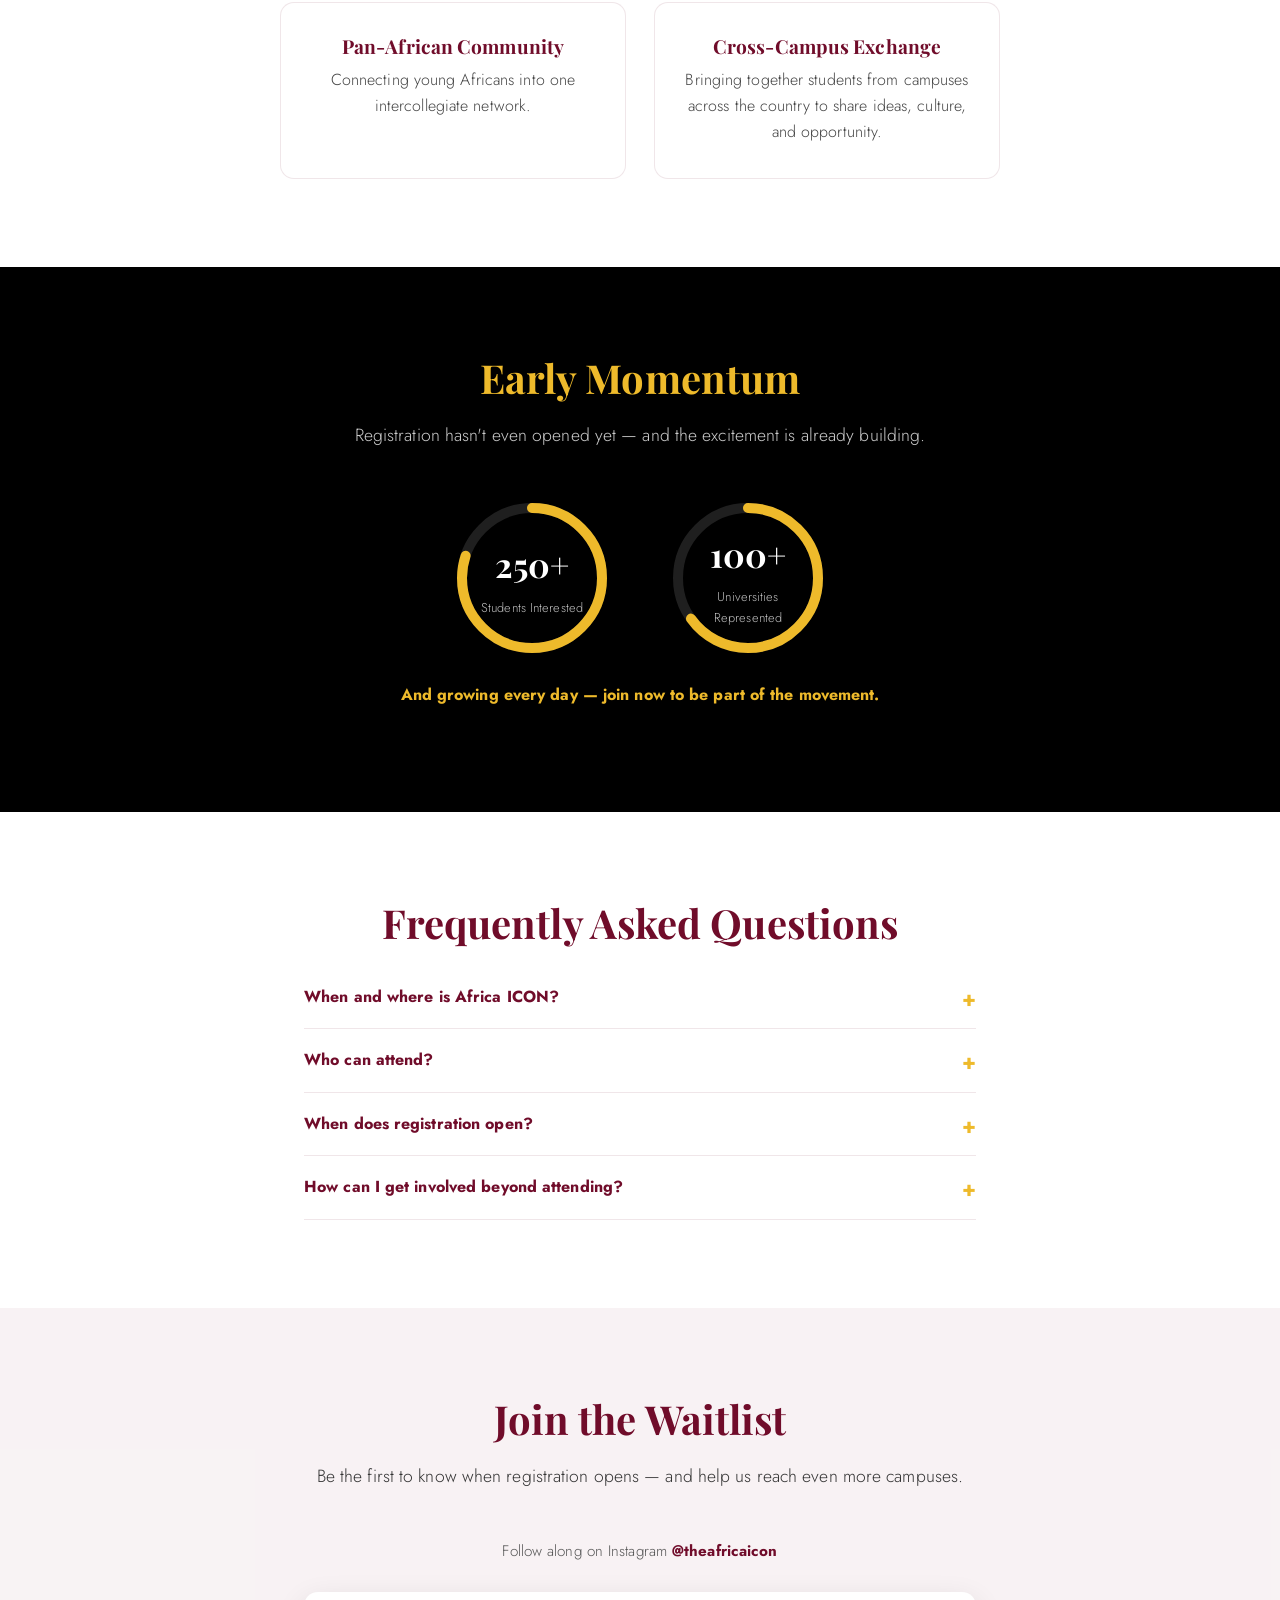
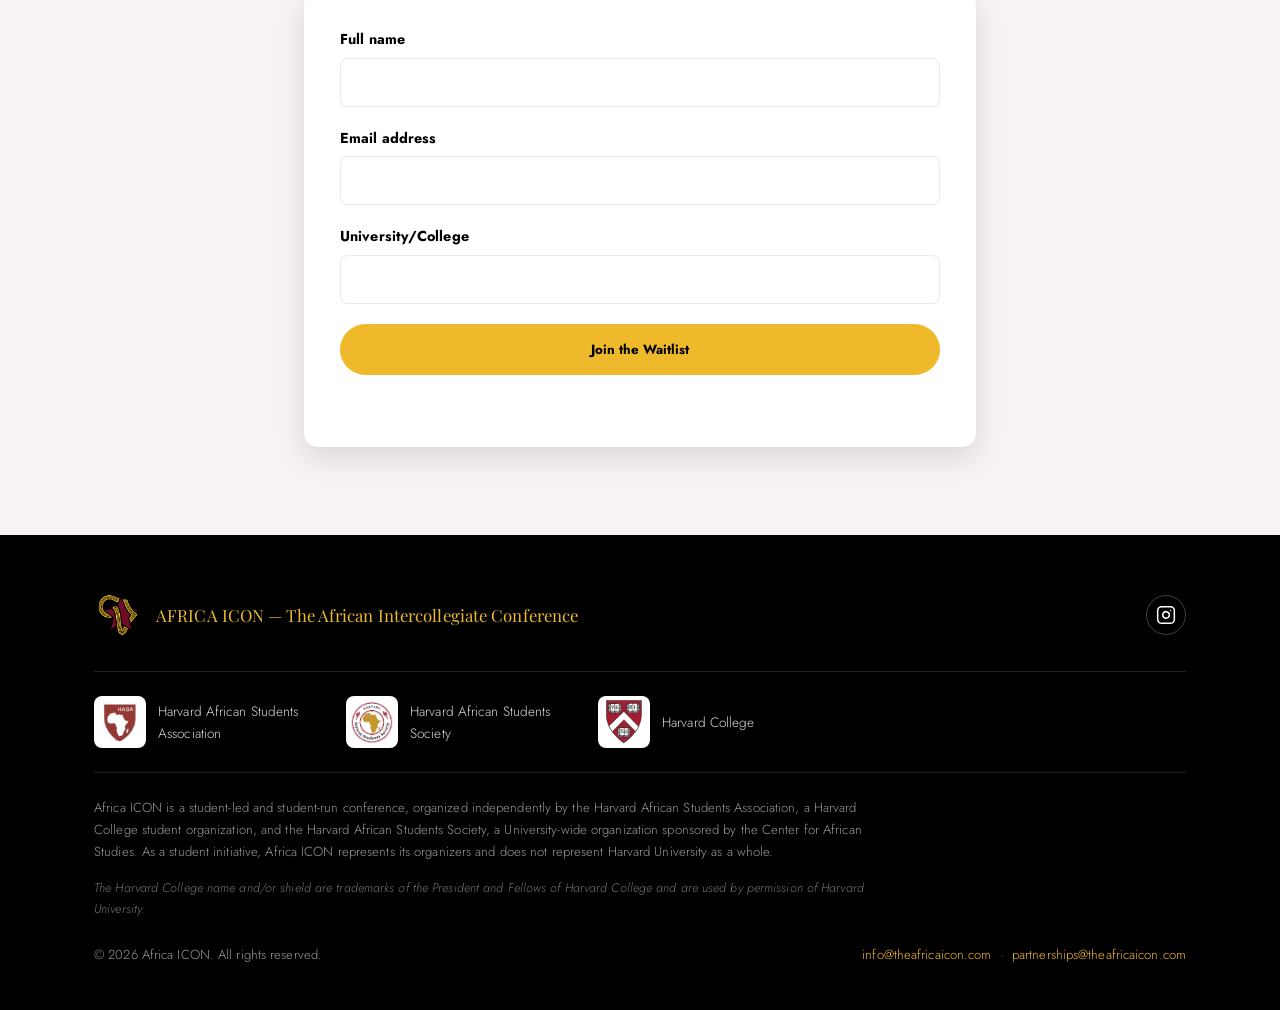
==== commit dee9ba08: "Update traction stat: 200+ students to 250+ Co-Authored-By: Claude Sonnet 5 <noreply@anthropic.com>" ====
--- a/index.html
+++ b/index.html
@@ -162,7 +162,7 @@
             <circle class="ring-fill" data-target-pct="80" cx="80" cy="80" r="70"></circle>
           </svg>
           <div class="stat-ring-content">
-            <span class="stat-number" data-count-to="200" data-suffix="+">0</span>
+            <span class="stat-number" data-count-to="250" data-suffix="+">0</span>
             <span class="stat-label">Students Interested</span>
           </div>
         </div>
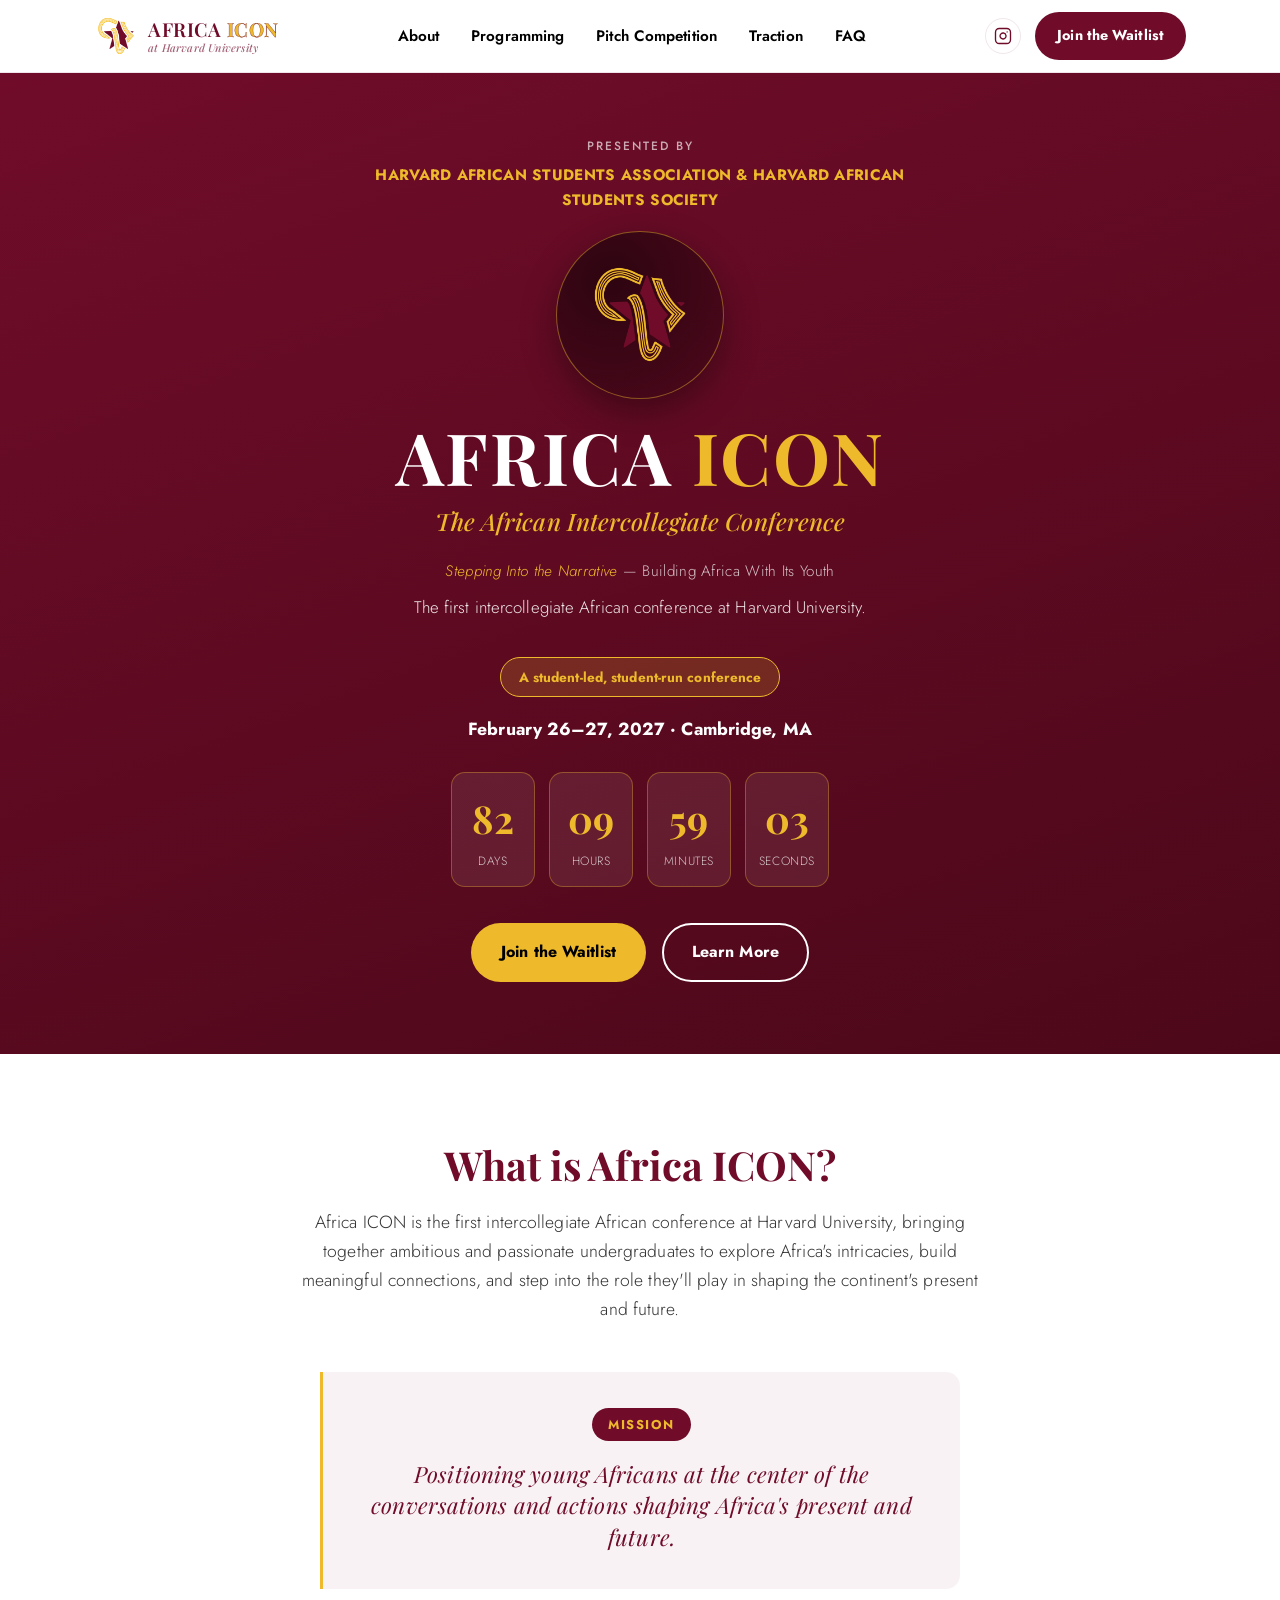
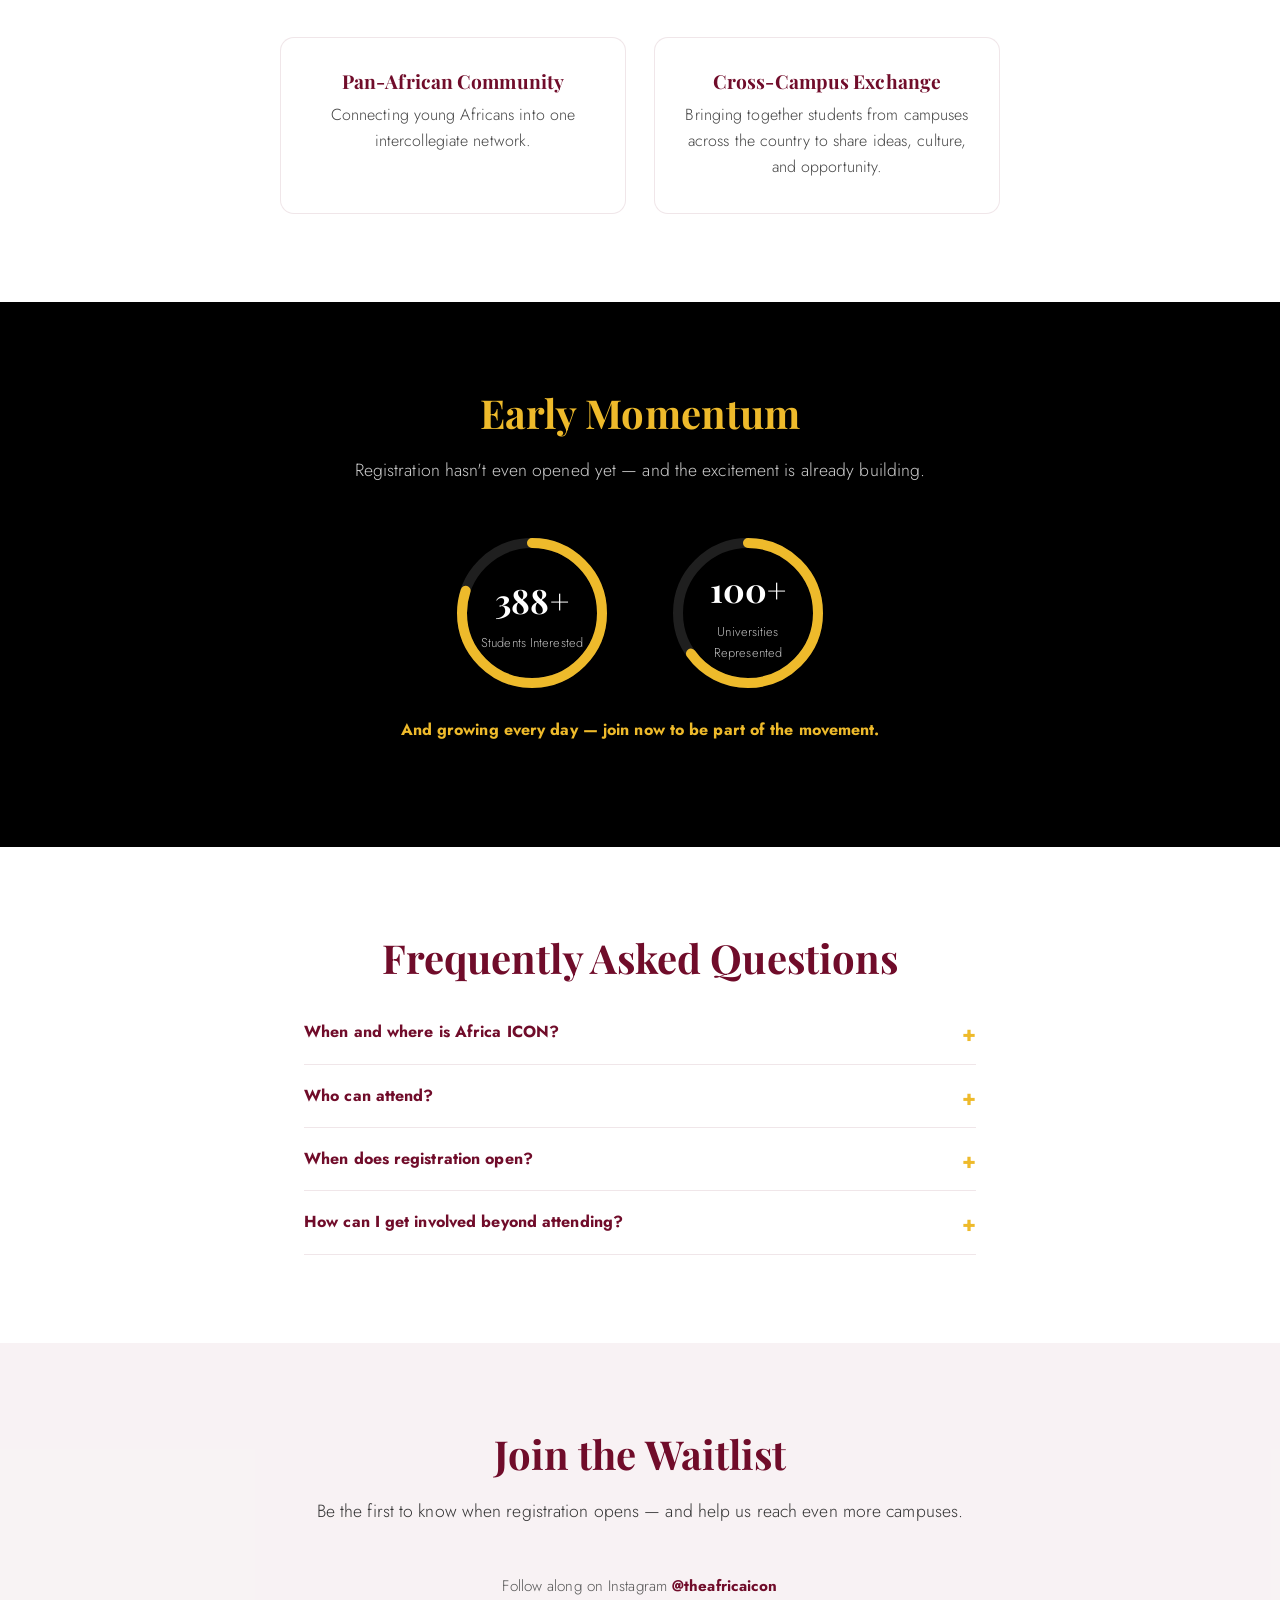
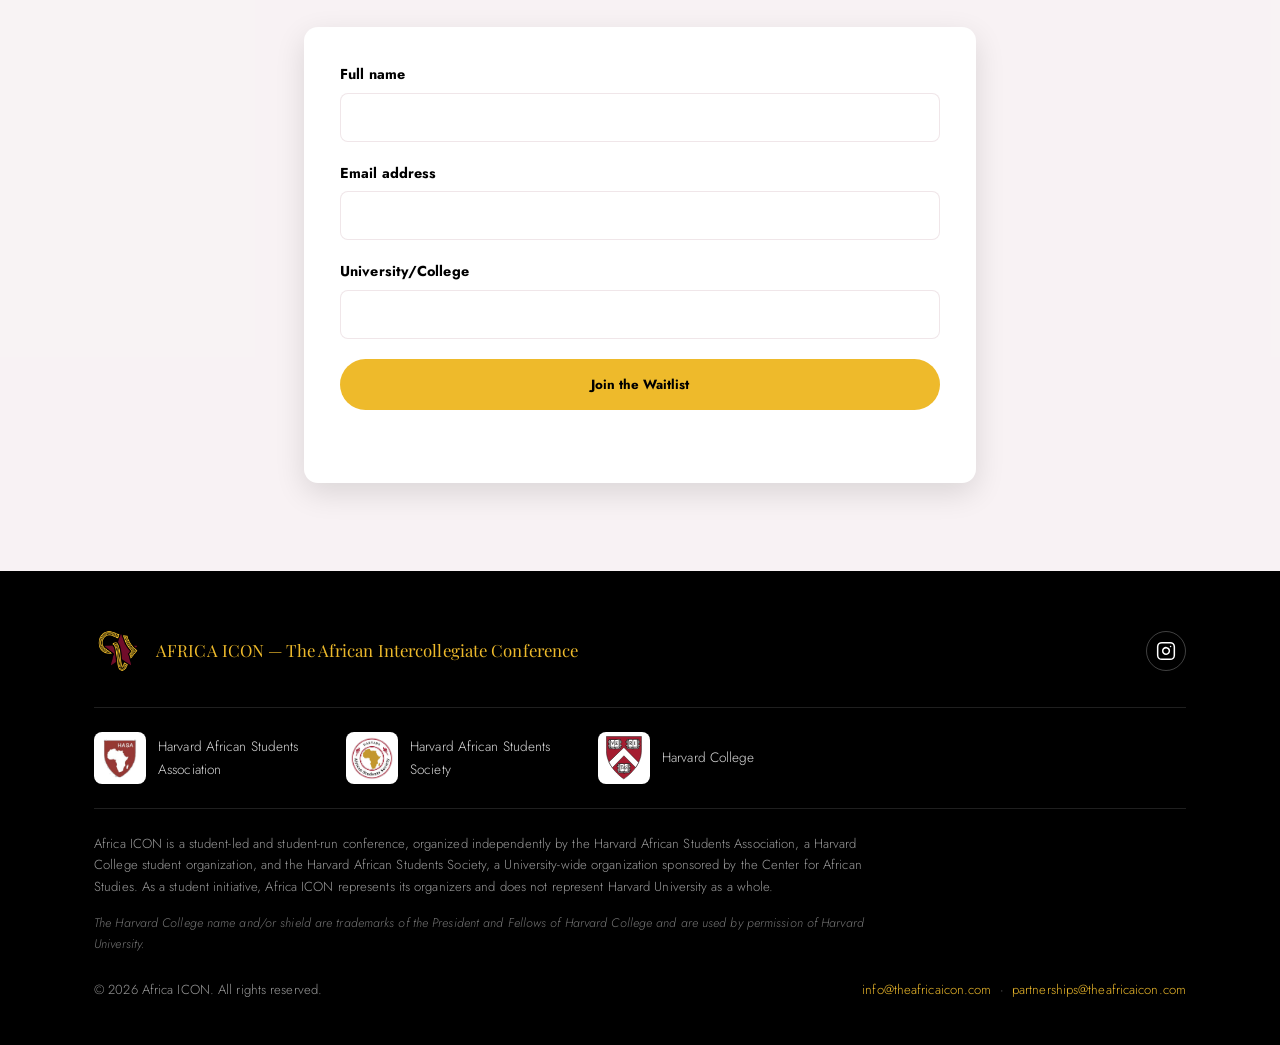
==== commit f8f526a0: "Update traction to 390+, add theme line, expand Programming to full six-element format - Traction co" ====
--- a/index.html
+++ b/index.html
@@ -88,6 +88,7 @@
 
       <h1>AFRICA <span class="accent">ICON</span></h1>
       <p class="hero-subtitle">The African Intercollegiate Conference</p>
+      <p class="hero-theme"><em>Stepping Into the Narrative</em> — Building Africa With Its Youth</p>
       <p class="hero-tagline">The first intercollegiate African conference at Harvard University.</p>
 
       <span class="pill">A student-led, student-run conference</span>
@@ -162,7 +163,7 @@
             <circle class="ring-fill" data-target-pct="80" cx="80" cy="80" r="70"></circle>
           </svg>
           <div class="stat-ring-content">
-            <span class="stat-number" data-count-to="250" data-suffix="+">0</span>
+            <span class="stat-number" data-count-to="390" data-suffix="+">0</span>
             <span class="stat-label">Students Interested</span>
           </div>
         </div>
--- a/css/styles.css
+++ b/css/styles.css
@@ -321,6 +321,17 @@
   font-size: clamp(1.1rem, 2vw, 1.5rem);
   color: var(--gold);
   margin-bottom: 18px;
+}
+.hero-theme {
+  max-width: 560px;
+  font-size: 0.95rem;
+  letter-spacing: 0.3px;
+  color: rgba(255, 255, 255, 0.75);
+  margin-bottom: 10px;
+}
+.hero-theme em {
+  font-style: italic;
+  color: var(--gold);
 }
 .hero-tagline {
   max-width: 620px;
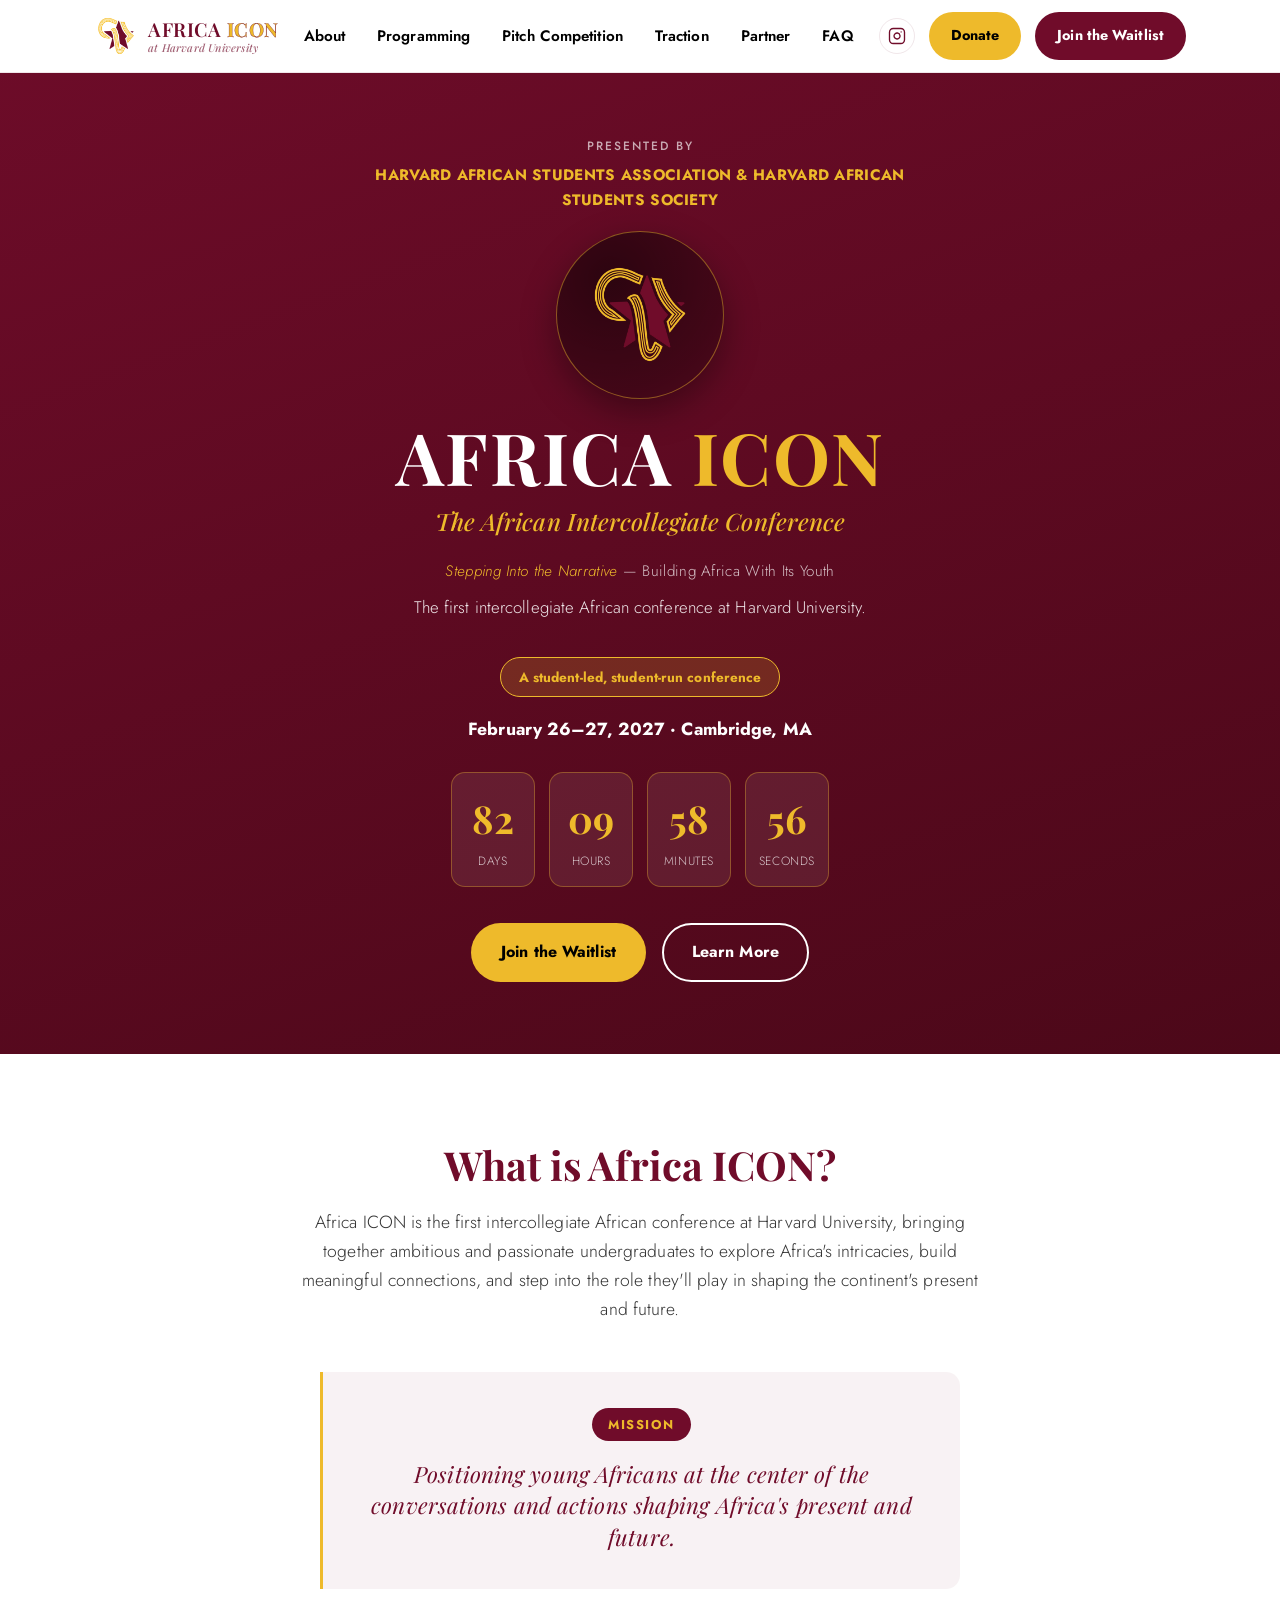
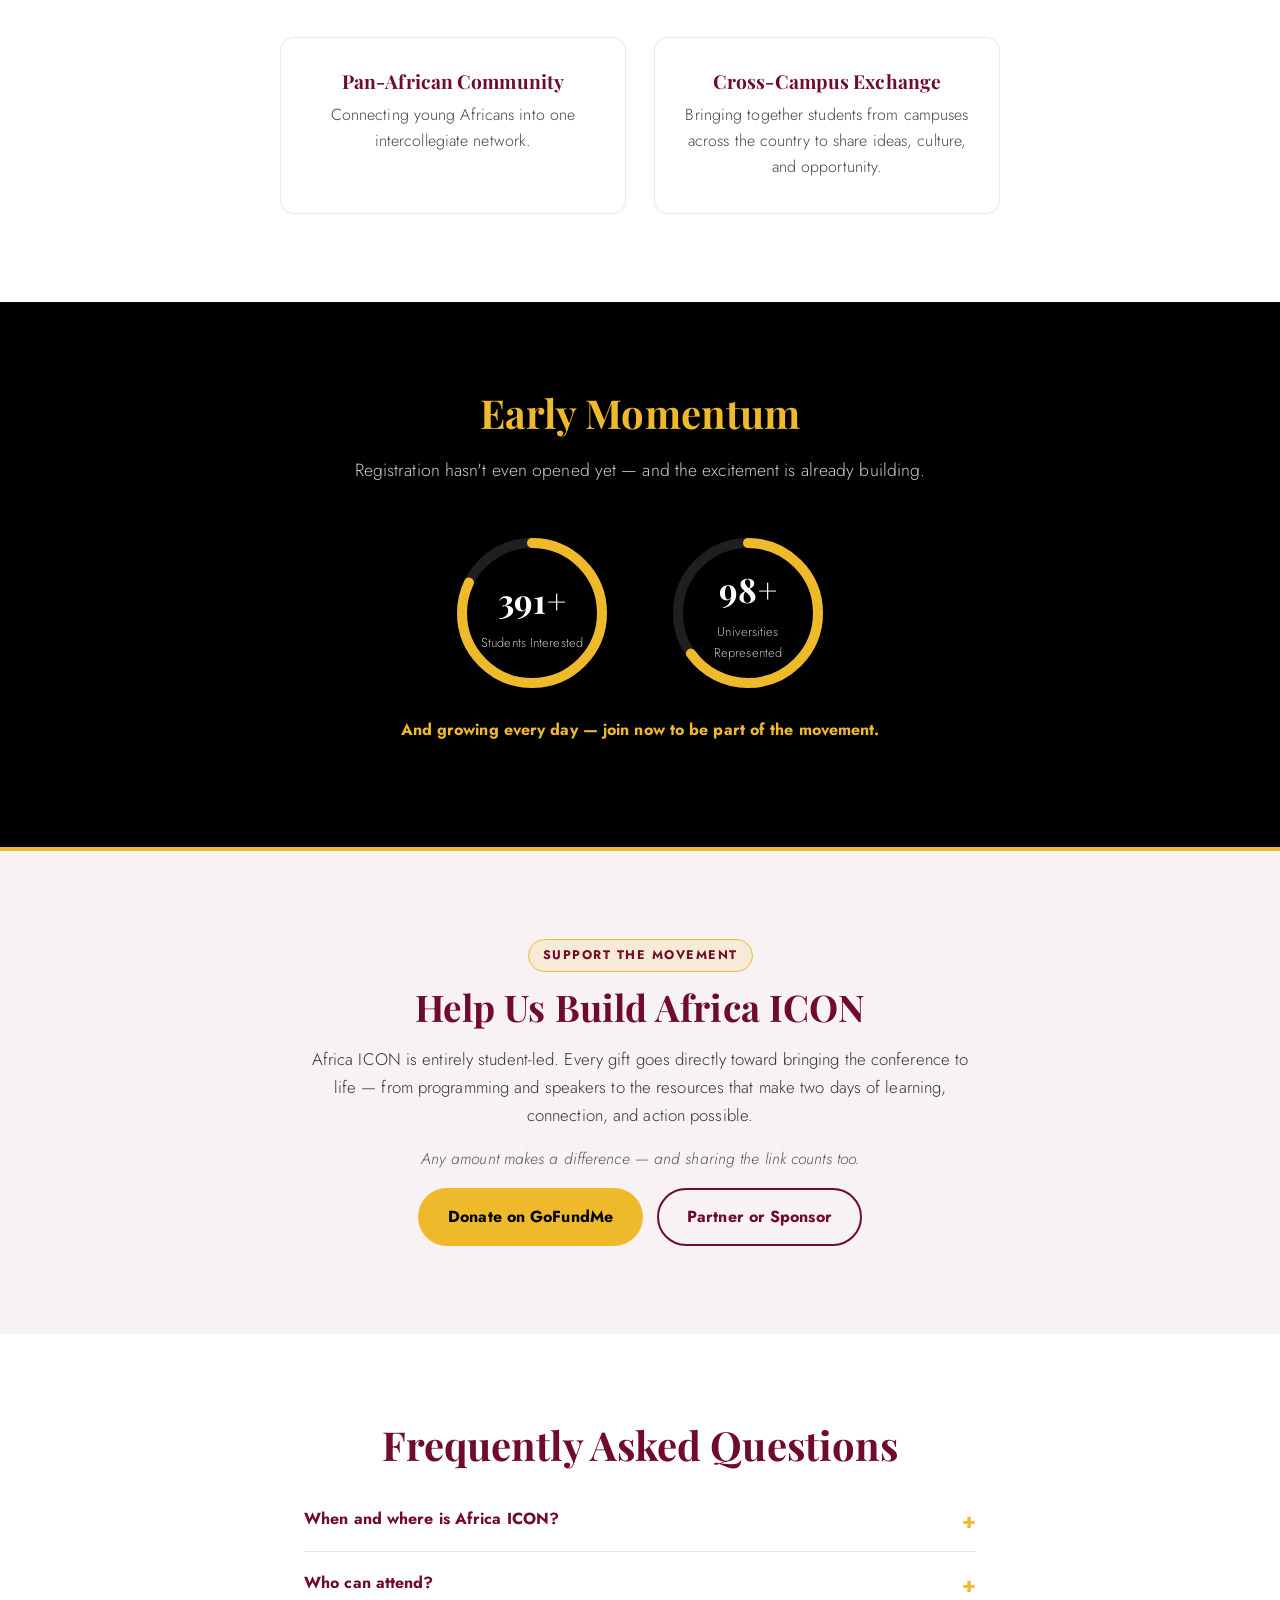
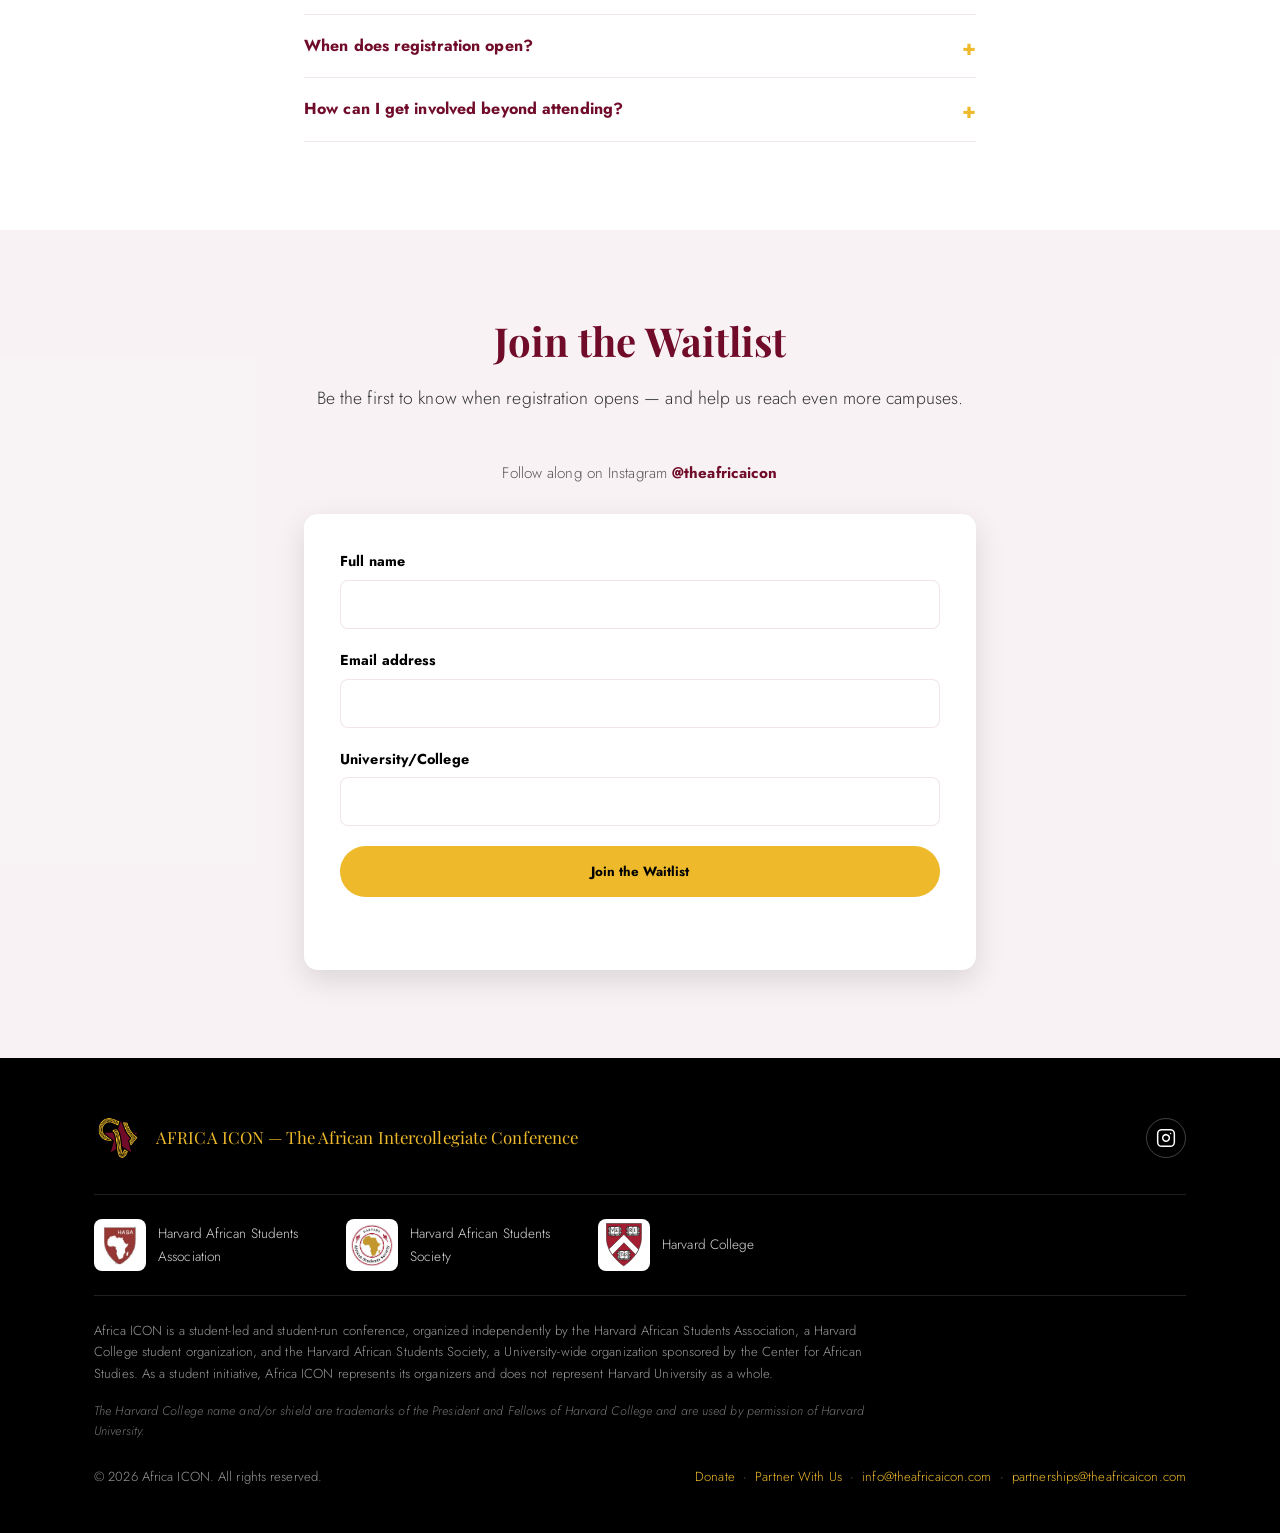
==== commit 79023255: "Add donate, Partner With Us page, Harvard hero photo; ICON Conversations; 400+ students - GoFundMe D" ====
--- a/index.html
+++ b/index.html
@@ -52,7 +52,9 @@
         <li><a href="programming.html">Programming</a></li>
         <li><a href="pitch-competition.html">Pitch Competition</a></li>
         <li><a href="#traction">Traction</a></li>
+        <li><a href="partner.html">Partner</a></li>
         <li><a href="#faq">FAQ</a></li>
+        <li class="nav-donate"><a href="https://gofund.me/07dfc017f" target="_blank" rel="noopener">Donate</a></li>
       </ul>
     </nav>
 
@@ -64,6 +66,7 @@
           <line x1="17.5" y1="6.5" x2="17.51" y2="6.5"></line>
         </svg>
       </a>
+      <a href="https://gofund.me/07dfc017f" class="btn btn-gold btn-small header-donate" target="_blank" rel="noopener">Donate</a>
       <a href="#waitlist" class="btn btn-primary btn-small">Join the Waitlist</a>
       <button class="nav-toggle" id="nav-toggle" aria-expanded="false" aria-controls="main-nav" aria-label="Toggle menu">
         <span></span><span></span><span></span>
@@ -75,7 +78,7 @@
 <main id="main">
 
   <!-- ============ HERO ============ -->
-  <section class="hero" id="top">
+  <section class="hero hero-photo" id="top" style="--hero-img: url('https://images.unsplash.com/photo-1579862325998-44e49ab74138?auto=format&fit=crop&w=1800&q=70');">
     <div class="container hero-inner">
       <div class="eyebrow">
         <span class="eyebrow-label">Presented by</span>
@@ -147,6 +150,7 @@
           <p>Bringing together students from campuses across the country to share ideas, culture, and opportunity.</p>
         </div>
       </div>
+
     </div>
   </section>
 
@@ -160,10 +164,10 @@
         <div class="stat-ring-card reveal">
           <svg class="stat-ring" viewBox="0 0 160 160" width="160" height="160">
             <circle class="ring-track" cx="80" cy="80" r="70"></circle>
-            <circle class="ring-fill" data-target-pct="80" cx="80" cy="80" r="70"></circle>
+            <circle class="ring-fill" data-target-pct="82" cx="80" cy="80" r="70"></circle>
           </svg>
           <div class="stat-ring-content">
-            <span class="stat-number" data-count-to="390" data-suffix="+">0</span>
+            <span class="stat-number" data-count-to="400" data-suffix="+">0</span>
             <span class="stat-label">Students Interested</span>
           </div>
         </div>
@@ -181,6 +185,26 @@
       </div>
 
       <p class="section-footnote">And growing every day — join now to be part of the movement.</p>
+    </div>
+  </section>
+
+  <!-- ============ DONATE ============ -->
+  <section class="section section-donate" id="donate">
+    <div class="container container-narrow split-solo">
+      <div class="split-body reveal">
+        <span class="eyebrow-tag">Support the Movement</span>
+        <h2>Help Us Build Africa ICON</h2>
+        <p>
+          Africa ICON is entirely student-led. Every gift goes directly toward bringing the conference to
+          life — from programming and speakers to the resources that make two days of learning,
+          connection, and action possible.
+        </p>
+        <p class="donate-note">Any amount makes a difference — and sharing the link counts too.</p>
+        <div class="split-ctas">
+          <a href="https://gofund.me/07dfc017f" class="btn btn-gold" target="_blank" rel="noopener">Donate on GoFundMe</a>
+          <a href="partner.html" class="btn btn-ghost-maroon">Partner or Sponsor</a>
+        </div>
+      </div>
     </div>
   </section>
 
@@ -203,8 +227,10 @@
       </details>
       <details class="faq-item reveal">
         <summary>How can I get involved beyond attending?</summary>
-        <p>For general information or questions, email <a href="mailto:info@theafricaicon.com">info@theafricaicon.com</a>.
-        For sponsorship or partnership opportunities, email <a href="mailto:partnerships@theafricaicon.com">partnerships@theafricaicon.com</a>.</p>
+        <p>Organizations interested in sponsoring or partnering can learn more and reach us on our
+        <a href="partner.html">Partner With Us</a> page. You can also support the conference directly through our
+        <a href="https://gofund.me/07dfc017f" target="_blank" rel="noopener">GoFundMe</a>. For general questions, email
+        <a href="mailto:info@theafricaicon.com">info@theafricaicon.com</a>.</p>
       </details>
     </div>
   </section>
@@ -292,6 +318,10 @@
     <div class="footer-bottom">
       <p>&copy; <span id="footer-year"></span> Africa ICON. All rights reserved.</p>
       <p>
+        <a href="https://gofund.me/07dfc017f" target="_blank" rel="noopener">Donate</a>
+        &nbsp;&middot;&nbsp;
+        <a href="partner.html">Partner With Us</a>
+        &nbsp;&middot;&nbsp;
         <a href="mailto:info@theafricaicon.com">info@theafricaicon.com</a>
         &nbsp;&middot;&nbsp;
         <a href="mailto:partnerships@theafricaicon.com">partnerships@theafricaicon.com</a>
--- a/css/styles.css
+++ b/css/styles.css
@@ -169,6 +169,7 @@
 }
 
 .main-nav ul { display: flex; gap: 28px; }
+.main-nav a, .header-actions .btn { white-space: nowrap; }
 .main-nav a {
   text-decoration: none;
   font-weight: 600;
@@ -670,6 +671,159 @@
 .form-status.success { color: #1b7a3d; }
 .form-status.error { color: #b3261e; }
 
+/* ============ Photo-backed heroes ============
+   Photo sits under a strong maroon wash so the brand color still dominates
+   and white/gold text keeps its contrast. Set the photo per page with
+   style="--hero-img: url('...')". */
+.hero-photo,
+.page-hero-photo {
+  background:
+    linear-gradient(160deg, rgba(112, 12, 42, 0.9) 0%, rgba(76, 8, 25, 0.94) 100%),
+    var(--hero-img) center / cover no-repeat,
+    var(--maroon-dark);
+}
+.page-hero-photo { padding: 88px 0; }
+
+/* ============ Header donate ============ */
+.header-donate { white-space: nowrap; }
+.main-nav .nav-donate { display: none; }
+.main-nav .nav-donate a { color: var(--maroon); font-weight: 700; }
+
+.btn-ghost-maroon { background: transparent; color: var(--maroon); border-color: var(--maroon); }
+.btn-ghost-maroon:hover { background: var(--maroon-05); }
+
+/* ============ Centered text blocks (Donate, Partner "Why") ============ */
+.split-solo { text-align: center; }
+.split-solo .split-ctas { justify-content: center; }
+.split-solo .benefit-list { text-align: left; max-width: 580px; margin: 24px auto 0; }
+.split-body h2 { color: var(--maroon); font-size: clamp(1.8rem, 3.2vw, 2.3rem); }
+.split-body p { color: #333; font-size: 1.05rem; }
+.eyebrow-tag {
+  display: inline-block;
+  font-size: 0.78rem;
+  font-weight: 700;
+  letter-spacing: 1.5px;
+  text-transform: uppercase;
+  color: var(--maroon);
+  background: var(--gold-15);
+  border: 1px solid var(--gold);
+  border-radius: 999px;
+  padding: 5px 14px;
+  margin-bottom: 14px;
+}
+.donate-note { font-style: italic; color: #555 !important; font-size: 0.98rem !important; }
+.split-ctas, .cta-row { display: flex; gap: 14px; flex-wrap: wrap; margin-top: 8px; }
+.cta-row { justify-content: center; }
+.cta-sub { text-align: center; margin: 22px 0 0; color: #555; }
+.cta-sub a { color: var(--maroon); font-weight: 700; text-decoration: none; }
+.cta-sub a:hover { text-decoration: underline; }
+.section-donate { background: var(--maroon-05); border-top: 4px solid var(--gold); }
+
+/* ============ Partner page ============ */
+.stat-strip {
+  display: flex;
+  justify-content: center;
+  gap: 16px;
+  flex-wrap: wrap;
+  margin-top: 28px;
+}
+.stat-chip {
+  background: rgba(255, 255, 255, 0.1);
+  border: 1px solid rgba(238, 186, 43, 0.45);
+  border-radius: var(--radius);
+  padding: 14px 22px;
+  min-width: 150px;
+}
+.stat-chip strong {
+  display: block;
+  font-family: var(--font-display);
+  font-size: 1.8rem;
+  color: var(--gold);
+  line-height: 1.1;
+}
+.stat-chip span { font-size: 0.85rem; color: rgba(255, 255, 255, 0.85); }
+
+.benefit-list { margin: 18px 0 0; }
+.benefit-list li {
+  position: relative;
+  padding-left: 30px;
+  margin-bottom: 14px;
+  color: #333;
+}
+.benefit-list li::before {
+  content: "";
+  position: absolute;
+  left: 0;
+  top: 0.55em;
+  width: 14px;
+  height: 14px;
+  border-radius: 50%;
+  background: var(--gold);
+  box-shadow: inset 0 0 0 4px var(--maroon);
+}
+.benefit-list strong { color: var(--maroon); font-weight: 700; }
+
+.tier-card { text-align: left; border-top: 4px solid var(--gold); }
+.tier-card .tier-label {
+  display: block;
+  font-size: 0.75rem;
+  font-weight: 700;
+  letter-spacing: 1.4px;
+  text-transform: uppercase;
+  color: var(--gold);
+  margin-bottom: 6px;
+}
+
+.contact-grid {
+  display: grid;
+  grid-template-columns: 1fr 1.4fr;
+  gap: 48px;
+  align-items: start;
+}
+.contact-aside h2 { color: var(--maroon); text-align: left; }
+.contact-aside p { color: #333; }
+.contact-emails { margin-top: 24px; }
+.contact-emails li { margin-bottom: 14px; }
+.contact-emails span {
+  display: block;
+  font-size: 0.75rem;
+  font-weight: 700;
+  letter-spacing: 1.2px;
+  text-transform: uppercase;
+  color: #777;
+}
+.contact-emails a { color: var(--maroon); font-weight: 700; text-decoration: none; }
+.contact-emails a:hover { text-decoration: underline; }
+.donate-aside {
+  margin-top: 28px;
+  padding: 22px;
+  border-radius: var(--radius);
+  background: linear-gradient(160deg, var(--maroon) 0%, var(--maroon-dark) 100%);
+  color: var(--white);
+}
+.donate-aside h3 { color: var(--gold); font-size: 1.2rem; margin-bottom: 6px; }
+.donate-aside p { color: rgba(255, 255, 255, 0.88) !important; font-size: 0.95rem; }
+
+.form-row select,
+.form-row textarea {
+  width: 100%;
+  padding: 12px 14px;
+  border: 1.5px solid var(--maroon-10);
+  border-radius: 8px;
+  font-size: 1rem;
+  font-family: inherit;
+  background: var(--white);
+  transition: border-color 0.15s ease;
+}
+.form-row textarea { min-height: 140px; resize: vertical; }
+.form-row select:focus,
+.form-row textarea:focus { outline: none; border-color: var(--maroon); }
+.form-row select.field-error,
+.form-row textarea.field-error { border-color: #b3261e; }
+.form-row-2 { display: grid; grid-template-columns: 1fr 1fr; gap: 16px; }
+.form-row .optional { font-weight: 400; color: #777; }
+.form-note { font-size: 0.82rem; color: #777; text-align: center; margin: 12px 0 0; }
+
 /* ============ Footer ============ */
 .site-footer {
   background: var(--black);
@@ -753,7 +907,7 @@
 .footer-bottom a { color: var(--gold); text-decoration: none; }
 
 /* ============ Responsive ============ */
-@media (max-width: 860px) {
+@media (max-width: 1040px) {
   .main-nav {
     position: fixed;
     top: 68px;
@@ -765,15 +919,27 @@
     overflow: hidden;
     transition: max-height 0.25s ease;
   }
-  .main-nav.is-open { max-height: 260px; }
+  .main-nav.is-open { max-height: 560px; }
   .main-nav ul { flex-direction: column; gap: 0; padding: 8px 24px 16px; }
   .main-nav li { border-bottom: 1px solid var(--maroon-05); }
   .main-nav a { display: block; padding: 14px 0; }
-  .header-actions .btn-small { display: none; }
+  .header-actions .btn-small:not(.header-donate) { display: none; }
   .nav-toggle { display: flex; }
 }
 
+@media (max-width: 1180px) {
+  .main-nav ul { gap: 18px; }
+  .main-nav a { font-size: 0.9rem; }
+}
+
+@media (max-width: 860px) {
+  .contact-grid { grid-template-columns: 1fr; gap: 32px; }
+}
+
 @media (max-width: 560px) {
+  .header-actions .header-donate { display: none; }
+  .main-nav .nav-donate { display: block; }
+  .form-row-2 { grid-template-columns: 1fr; gap: 0; }
   .countdown { gap: 8px; }
   .countdown-unit { min-width: 68px; padding: 10px 6px; }
   .stats-grid { gap: 32px; }
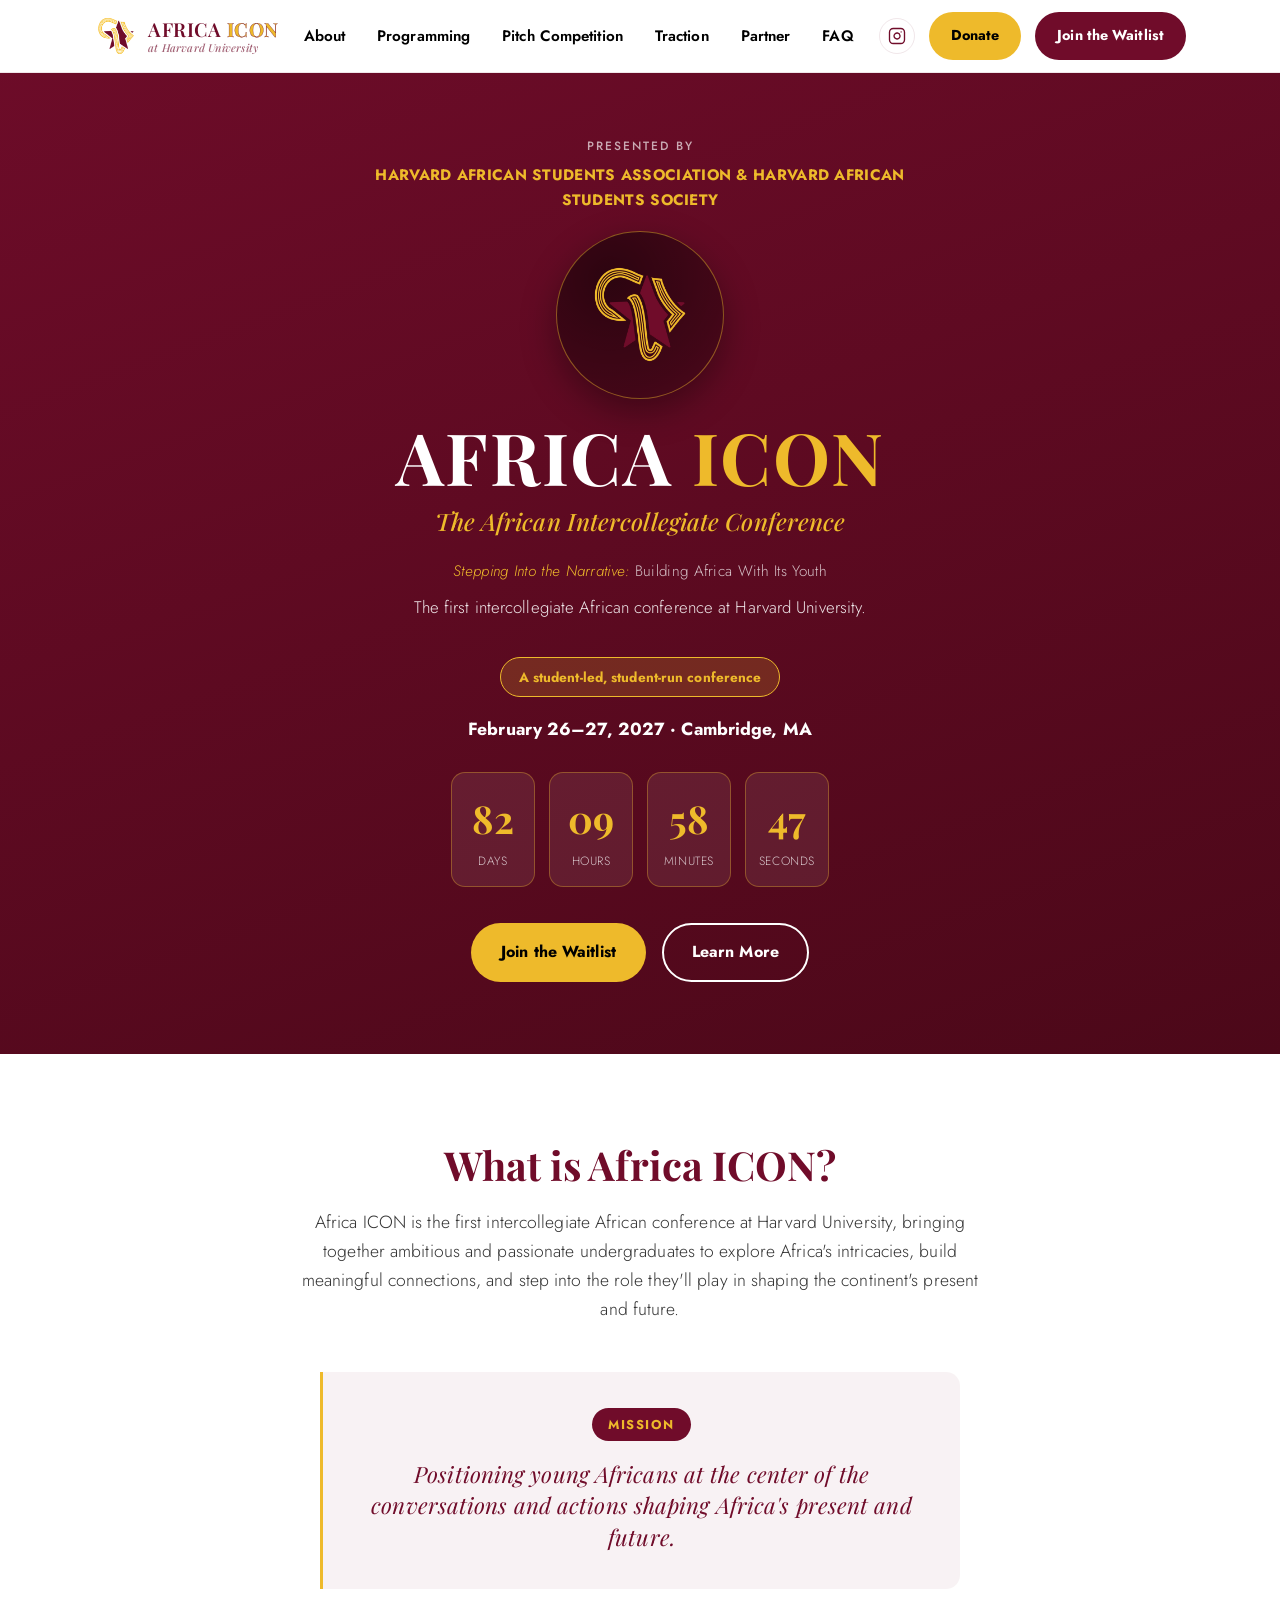
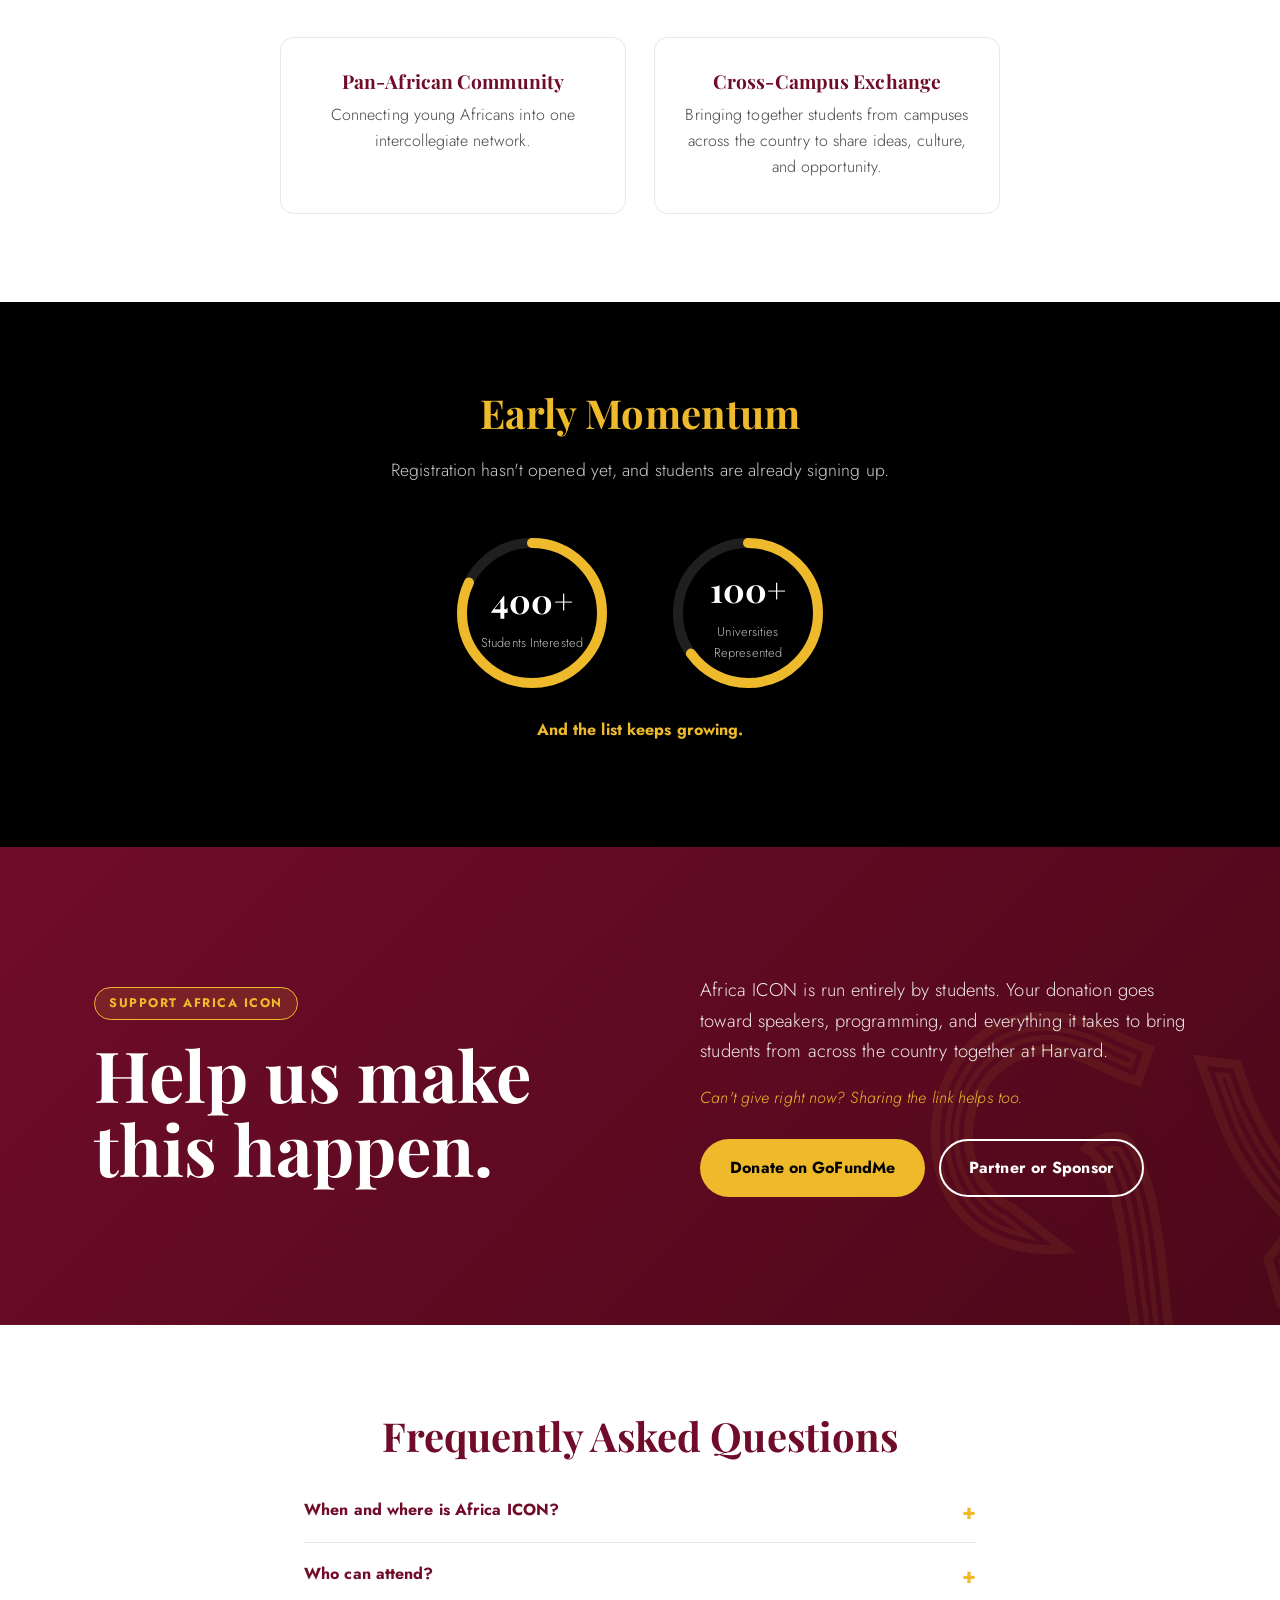
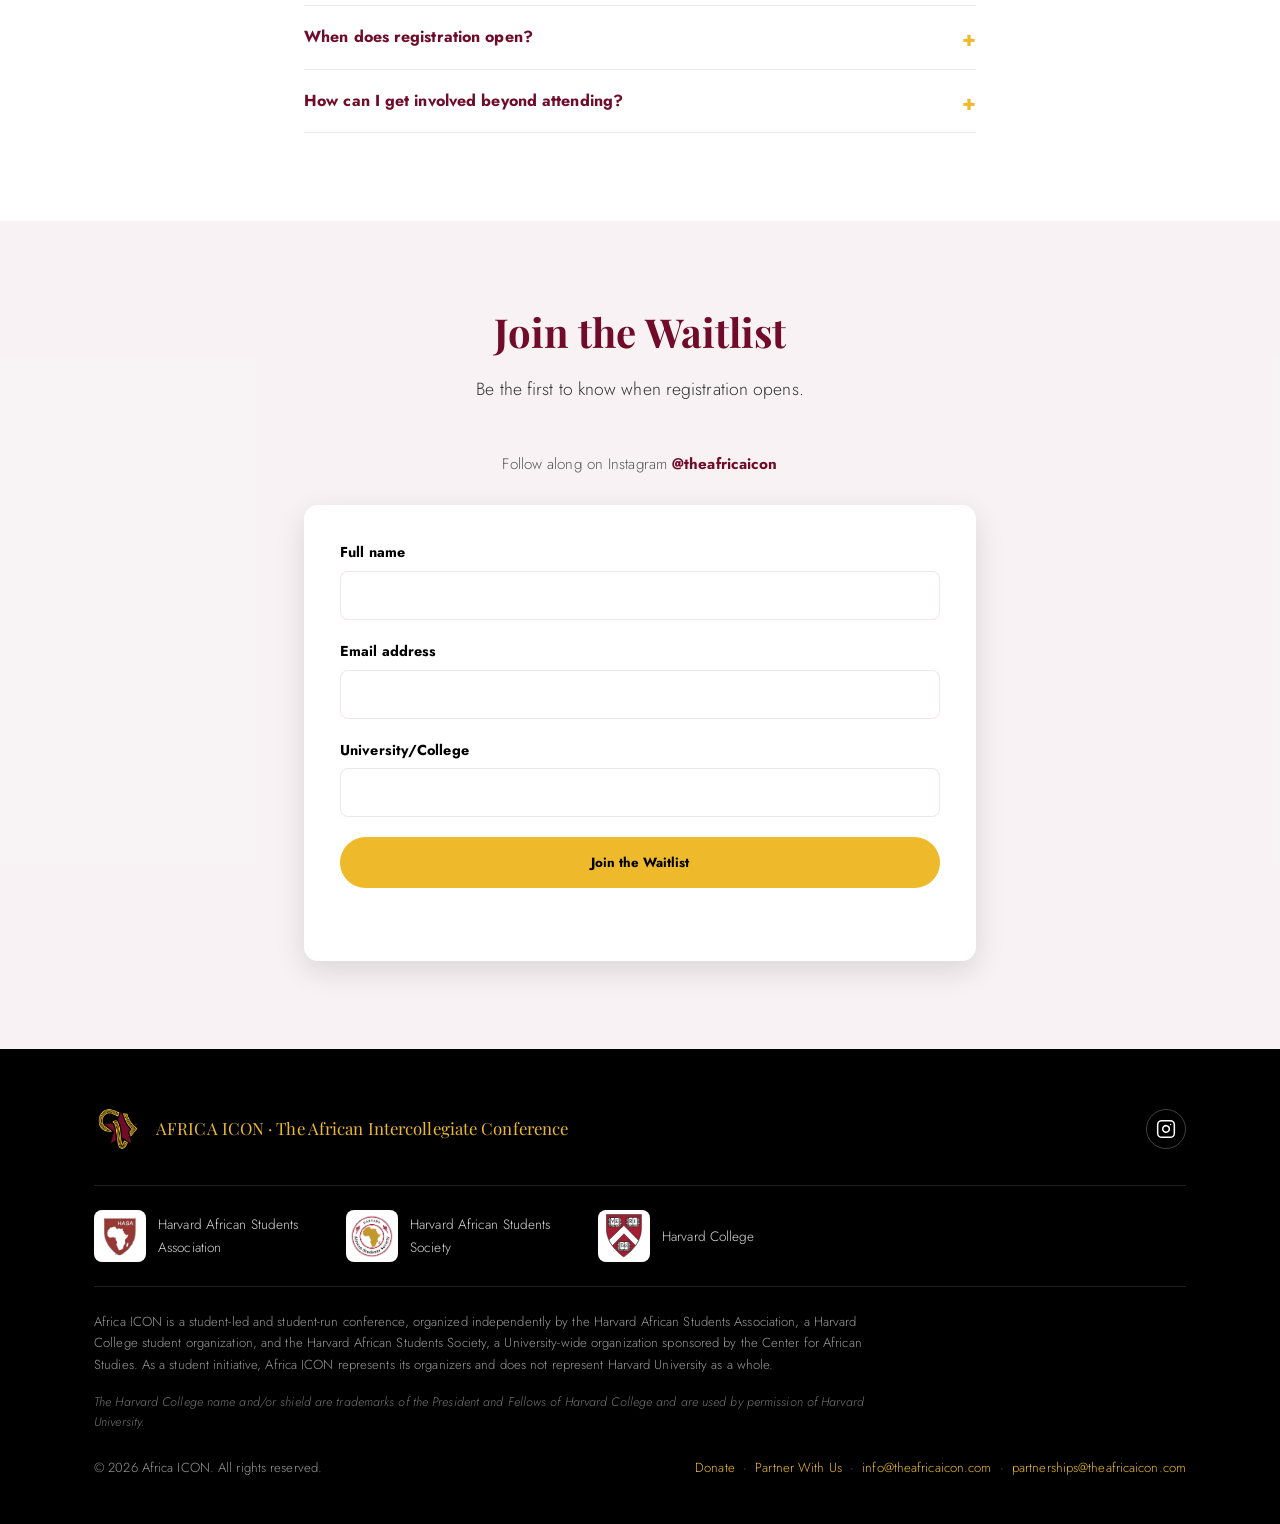
==== commit c507bc79: "Remove dashes, rewrite copy, give Partner page and donate band more room - Remove em dashes from all" ====
--- a/index.html
+++ b/index.html
@@ -4,7 +4,7 @@
 <meta charset="UTF-8">
 <meta name="viewport" content="width=device-width, initial-scale=1.0">
 <title>Africa ICON at Harvard University</title>
-<meta name="description" content="Africa ICON — the first intercollegiate African conference at Harvard University. February 26–27, 2027. A student-led conference organized by the Harvard African Students Association and Harvard African Students Society. Join the waitlist.">
+<meta name="description" content="Africa ICON, the first intercollegiate African conference at Harvard University. February 26–27, 2027. A student-led conference organized by the Harvard African Students Association and Harvard African Students Society. Join the waitlist.">
 
 <link rel="canonical" href="https://theafricaicon.com/">
 
@@ -91,7 +91,7 @@
 
       <h1>AFRICA <span class="accent">ICON</span></h1>
       <p class="hero-subtitle">The African Intercollegiate Conference</p>
-      <p class="hero-theme"><em>Stepping Into the Narrative</em> — Building Africa With Its Youth</p>
+      <p class="hero-theme"><em>Stepping Into the Narrative:</em> Building Africa With Its Youth</p>
       <p class="hero-tagline">The first intercollegiate African conference at Harvard University.</p>
 
       <span class="pill">A student-led, student-run conference</span>
@@ -158,7 +158,7 @@
   <section class="section section-dark" id="traction">
     <div class="container">
       <h2 class="section-title reveal">Early Momentum</h2>
-      <p class="section-lead reveal">Registration hasn't even opened yet — and the excitement is already building.</p>
+      <p class="section-lead reveal">Registration hasn't opened yet, and students are already signing up.</p>
 
       <div class="stats-grid">
         <div class="stat-ring-card reveal">
@@ -184,25 +184,26 @@
         </div>
       </div>
 
-      <p class="section-footnote">And growing every day — join now to be part of the movement.</p>
+      <p class="section-footnote">And the list keeps growing.</p>
     </div>
   </section>
 
   <!-- ============ DONATE ============ -->
-  <section class="section section-donate" id="donate">
-    <div class="container container-narrow split-solo">
-      <div class="split-body reveal">
-        <span class="eyebrow-tag">Support the Movement</span>
-        <h2>Help Us Build Africa ICON</h2>
+  <section class="section-donate" id="donate">
+    <div class="container donate-band">
+      <div class="donate-head reveal">
+        <span class="eyebrow-tag eyebrow-tag-gold">Support Africa ICON</span>
+        <h2>Help us make this happen.</h2>
+      </div>
+      <div class="donate-body reveal">
         <p>
-          Africa ICON is entirely student-led. Every gift goes directly toward bringing the conference to
-          life — from programming and speakers to the resources that make two days of learning,
-          connection, and action possible.
+          Africa ICON is run entirely by students. Your donation goes toward speakers, programming, and
+          everything it takes to bring students from across the country together at Harvard.
         </p>
-        <p class="donate-note">Any amount makes a difference — and sharing the link counts too.</p>
+        <p class="donate-note">Can't give right now? Sharing the link helps too.</p>
         <div class="split-ctas">
           <a href="https://gofund.me/07dfc017f" class="btn btn-gold" target="_blank" rel="noopener">Donate on GoFundMe</a>
-          <a href="partner.html" class="btn btn-ghost-maroon">Partner or Sponsor</a>
+          <a href="partner.html" class="btn btn-outline">Partner or Sponsor</a>
         </div>
       </div>
     </div>
@@ -227,9 +228,9 @@
       </details>
       <details class="faq-item reveal">
         <summary>How can I get involved beyond attending?</summary>
-        <p>Organizations interested in sponsoring or partnering can learn more and reach us on our
-        <a href="partner.html">Partner With Us</a> page. You can also support the conference directly through our
-        <a href="https://gofund.me/07dfc017f" target="_blank" rel="noopener">GoFundMe</a>. For general questions, email
+        <p>If you're with an organization that wants to sponsor or partner, head to our
+        <a href="partner.html">Partner With Us</a> page. You can also donate on our
+        <a href="https://gofund.me/07dfc017f" target="_blank" rel="noopener">GoFundMe</a>. For anything else, email
         <a href="mailto:info@theafricaicon.com">info@theafricaicon.com</a>.</p>
       </details>
     </div>
@@ -239,7 +240,7 @@
   <section class="section section-waitlist" id="waitlist">
     <div class="container container-narrow">
       <h2 class="section-title reveal">Join the Waitlist</h2>
-      <p class="section-lead reveal">Be the first to know when registration opens — and help us reach even more campuses.</p>
+      <p class="section-lead reveal">Be the first to know when registration opens.</p>
       <p class="waitlist-social reveal">
         Follow along on Instagram
         <a href="https://www.instagram.com/theafricaicon/" target="_blank" rel="noopener">@theafricaicon</a>
@@ -278,7 +279,7 @@
   <div class="container">
     <div class="footer-top">
       <img src="assets/logo-nav.png" alt="Africa ICON logo" width="48" height="48">
-      <p class="footer-tagline">AFRICA ICON — The African Intercollegiate Conference</p>
+      <p class="footer-tagline">AFRICA ICON · The African Intercollegiate Conference</p>
       <a href="https://www.instagram.com/theafricaicon/" class="footer-social" aria-label="Follow Africa ICON on Instagram" target="_blank" rel="noopener">
         <svg viewBox="0 0 24 24" fill="none" stroke="currentColor" stroke-width="1.8" stroke-linecap="round" stroke-linejoin="round">
           <rect x="2" y="2" width="20" height="20" rx="5" ry="5"></rect>
--- a/css/styles.css
+++ b/css/styles.css
@@ -692,12 +692,7 @@
 .btn-ghost-maroon { background: transparent; color: var(--maroon); border-color: var(--maroon); }
 .btn-ghost-maroon:hover { background: var(--maroon-05); }
 
-/* ============ Centered text blocks (Donate, Partner "Why") ============ */
-.split-solo { text-align: center; }
-.split-solo .split-ctas { justify-content: center; }
-.split-solo .benefit-list { text-align: left; max-width: 580px; margin: 24px auto 0; }
-.split-body h2 { color: var(--maroon); font-size: clamp(1.8rem, 3.2vw, 2.3rem); }
-.split-body p { color: #333; font-size: 1.05rem; }
+/* ============ Shared bits ============ */
 .eyebrow-tag {
   display: inline-block;
   font-size: 0.78rem;
@@ -709,78 +704,176 @@
   border: 1px solid var(--gold);
   border-radius: 999px;
   padding: 5px 14px;
-  margin-bottom: 14px;
-}
-.donate-note { font-style: italic; color: #555 !important; font-size: 0.98rem !important; }
+  margin-bottom: 18px;
+}
+.eyebrow-tag-gold { color: var(--gold); background: rgba(238, 186, 43, 0.12); }
 .split-ctas, .cta-row { display: flex; gap: 14px; flex-wrap: wrap; margin-top: 8px; }
 .cta-row { justify-content: center; }
 .cta-sub { text-align: center; margin: 22px 0 0; color: #555; }
 .cta-sub a { color: var(--maroon); font-weight: 700; text-decoration: none; }
 .cta-sub a:hover { text-decoration: underline; }
-.section-donate { background: var(--maroon-05); border-top: 4px solid var(--gold); }
+.section-roomy { padding: 128px 0; }
+
+/* ============ Home: donate band ============ */
+.section-donate {
+  position: relative;
+  overflow: hidden;
+  padding: 128px 0;
+  color: var(--white);
+  background: linear-gradient(135deg, var(--maroon) 0%, var(--maroon-dark) 100%);
+}
+.section-donate::after {
+  /* big faded logo mark for texture */
+  content: "";
+  position: absolute;
+  right: -120px;
+  bottom: -160px;
+  width: 520px;
+  height: 520px;
+  background: url("../assets/logo-lg.png") center / contain no-repeat;
+  opacity: 0.07;
+  pointer-events: none;
+}
+.donate-band {
+  position: relative;
+  z-index: 1;
+  display: grid;
+  grid-template-columns: 1.1fr 1fr;
+  gap: 72px;
+  align-items: center;
+}
+.donate-head h2 {
+  font-size: clamp(2.6rem, 6vw, 4.4rem);
+  line-height: 1.05;
+  color: var(--white);
+  margin: 0;
+}
+.donate-body p { font-size: 1.15rem; color: rgba(255, 255, 255, 0.9); }
+.donate-body .donate-note { font-style: italic; color: var(--gold); font-size: 1rem; margin-bottom: 28px; }
 
 /* ============ Partner page ============ */
-.stat-strip {
-  display: flex;
-  justify-content: center;
-  gap: 16px;
-  flex-wrap: wrap;
-  margin-top: 28px;
-}
-.stat-chip {
-  background: rgba(255, 255, 255, 0.1);
-  border: 1px solid rgba(238, 186, 43, 0.45);
-  border-radius: var(--radius);
-  padding: 14px 22px;
-  min-width: 150px;
-}
-.stat-chip strong {
+.partner-hero { padding: 120px 0 112px; }
+.partner-hero h1 { font-size: clamp(2.6rem, 6vw, 4.2rem); }
+.partner-hero p { font-size: 1.2rem; max-width: 620px; }
+
+.stat-band { background: var(--black); color: var(--white); padding: 72px 0; }
+.stat-band-grid {
+  display: grid;
+  grid-template-columns: repeat(3, 1fr);
+  gap: 32px;
+  text-align: center;
+}
+.stat-band-item strong {
   display: block;
   font-family: var(--font-display);
-  font-size: 1.8rem;
-  color: var(--gold);
-  line-height: 1.1;
-}
-.stat-chip span { font-size: 0.85rem; color: rgba(255, 255, 255, 0.85); }
-
-.benefit-list { margin: 18px 0 0; }
-.benefit-list li {
+  font-size: clamp(3.2rem, 8vw, 5.5rem);
+  line-height: 1;
+  color: var(--gold);
+}
+.stat-band-item span {
+  display: block;
+  margin-top: 10px;
+  font-size: 0.85rem;
+  letter-spacing: 1.4px;
+  text-transform: uppercase;
+  color: rgba(255, 255, 255, 0.75);
+}
+.stat-band-item + .stat-band-item { border-left: 1px solid rgba(238, 186, 43, 0.25); }
+
+.partner-why {
+  display: grid;
+  grid-template-columns: 0.9fr 1.3fr;
+  gap: 80px;
+  align-items: start;
+}
+.partner-why-head { position: sticky; top: 120px; }
+.partner-why-head h2 {
+  font-size: clamp(2.2rem, 4.5vw, 3.4rem);
+  line-height: 1.08;
+  color: var(--maroon);
+}
+.partner-why-head p { font-size: 1.12rem; color: #333; }
+.benefit-tiles {
+  display: grid;
+  grid-template-columns: 1fr 1fr;
+  gap: 24px;
+}
+.benefit-tile {
+  background: var(--maroon-05);
+  border-radius: var(--radius);
+  padding: 40px 32px;
+  min-height: 250px;
+  display: flex;
+  flex-direction: column;
+  transition: background 0.2s ease, transform 0.2s ease;
+}
+.benefit-tile:nth-child(even) { transform: translateY(40px); }
+.benefit-tile:hover { background: var(--gold-15); }
+.benefit-num {
+  font-family: var(--font-display);
+  font-size: 2.8rem;
+  font-weight: 700;
+  color: var(--gold);
+  line-height: 1;
+  margin-bottom: auto;
+  padding-bottom: 28px;
+}
+.benefit-tile h3 { color: var(--maroon); font-size: 1.45rem; margin-bottom: 8px; }
+.benefit-tile p { color: #444; margin: 0; }
+
+.ways-grid {
+  display: grid;
+  grid-template-columns: repeat(3, 1fr);
+  gap: 24px;
+}
+.way-card {
   position: relative;
-  padding-left: 30px;
-  margin-bottom: 14px;
-  color: #333;
-}
-.benefit-list li::before {
-  content: "";
-  position: absolute;
-  left: 0;
-  top: 0.55em;
-  width: 14px;
-  height: 14px;
-  border-radius: 50%;
-  background: var(--gold);
-  box-shadow: inset 0 0 0 4px var(--maroon);
-}
-.benefit-list strong { color: var(--maroon); font-weight: 700; }
-
-.tier-card { text-align: left; border-top: 4px solid var(--gold); }
-.tier-card .tier-label {
+  display: block;
+  background: var(--white);
+  border-radius: var(--radius);
+  padding: 44px 34px;
+  min-height: 260px;
+  text-decoration: none;
+  color: inherit;
+  border-top: 4px solid var(--gold);
+  box-shadow: 0 2px 10px rgba(0, 0, 0, 0.04);
+  transition: box-shadow 0.2s ease, transform 0.2s ease;
+}
+.way-card:hover { box-shadow: var(--shadow-soft); transform: translateY(-4px); }
+.way-card h3 { color: var(--maroon); font-size: 1.4rem; }
+.way-card p { color: #444; margin: 0; }
+.tier-label {
   display: block;
   font-size: 0.75rem;
   font-weight: 700;
   letter-spacing: 1.4px;
   text-transform: uppercase;
   color: var(--gold);
-  margin-bottom: 6px;
-}
+  margin-bottom: 14px;
+}
+.way-card-cta {
+  background: linear-gradient(160deg, var(--maroon) 0%, var(--maroon-dark) 100%);
+  border-top-color: var(--maroon);
+}
+.way-card-cta h3 { color: var(--white); }
+.way-card-cta p { color: rgba(255, 255, 255, 0.85); }
+.way-card-arrow {
+  position: absolute;
+  right: 30px;
+  bottom: 24px;
+  font-size: 2rem;
+  color: var(--gold);
+  transition: transform 0.2s ease;
+}
+.way-card-cta:hover .way-card-arrow { transform: translateX(6px); }
 
 .contact-grid {
   display: grid;
   grid-template-columns: 1fr 1.4fr;
-  gap: 48px;
+  gap: 72px;
   align-items: start;
 }
-.contact-aside h2 { color: var(--maroon); text-align: left; }
+.contact-aside h2 { color: var(--maroon); text-align: left; font-size: clamp(2.2rem, 4.5vw, 3.2rem); }
 .contact-aside p { color: #333; }
 .contact-emails { margin-top: 24px; }
 .contact-emails li { margin-bottom: 14px; }
@@ -933,10 +1026,17 @@
 }
 
 @media (max-width: 860px) {
-  .contact-grid { grid-template-columns: 1fr; gap: 32px; }
+  .contact-grid, .donate-band, .partner-why { grid-template-columns: 1fr; gap: 40px; }
+  .partner-why-head { position: static; }
+  .ways-grid { grid-template-columns: 1fr 1fr; }
+  .benefit-tile:nth-child(even) { transform: none; }
+  .section-roomy, .section-donate { padding: 88px 0; }
 }
 
 @media (max-width: 560px) {
+  .ways-grid, .benefit-tiles, .stat-band-grid { grid-template-columns: 1fr; }
+  .stat-band-item + .stat-band-item { border-left: none; border-top: 1px solid rgba(238, 186, 43, 0.25); padding-top: 28px; }
+  .benefit-tile, .way-card { min-height: 0; }
   .header-actions .header-donate { display: none; }
   .main-nav .nav-donate { display: block; }
   .form-row-2 { grid-template-columns: 1fr; gap: 0; }
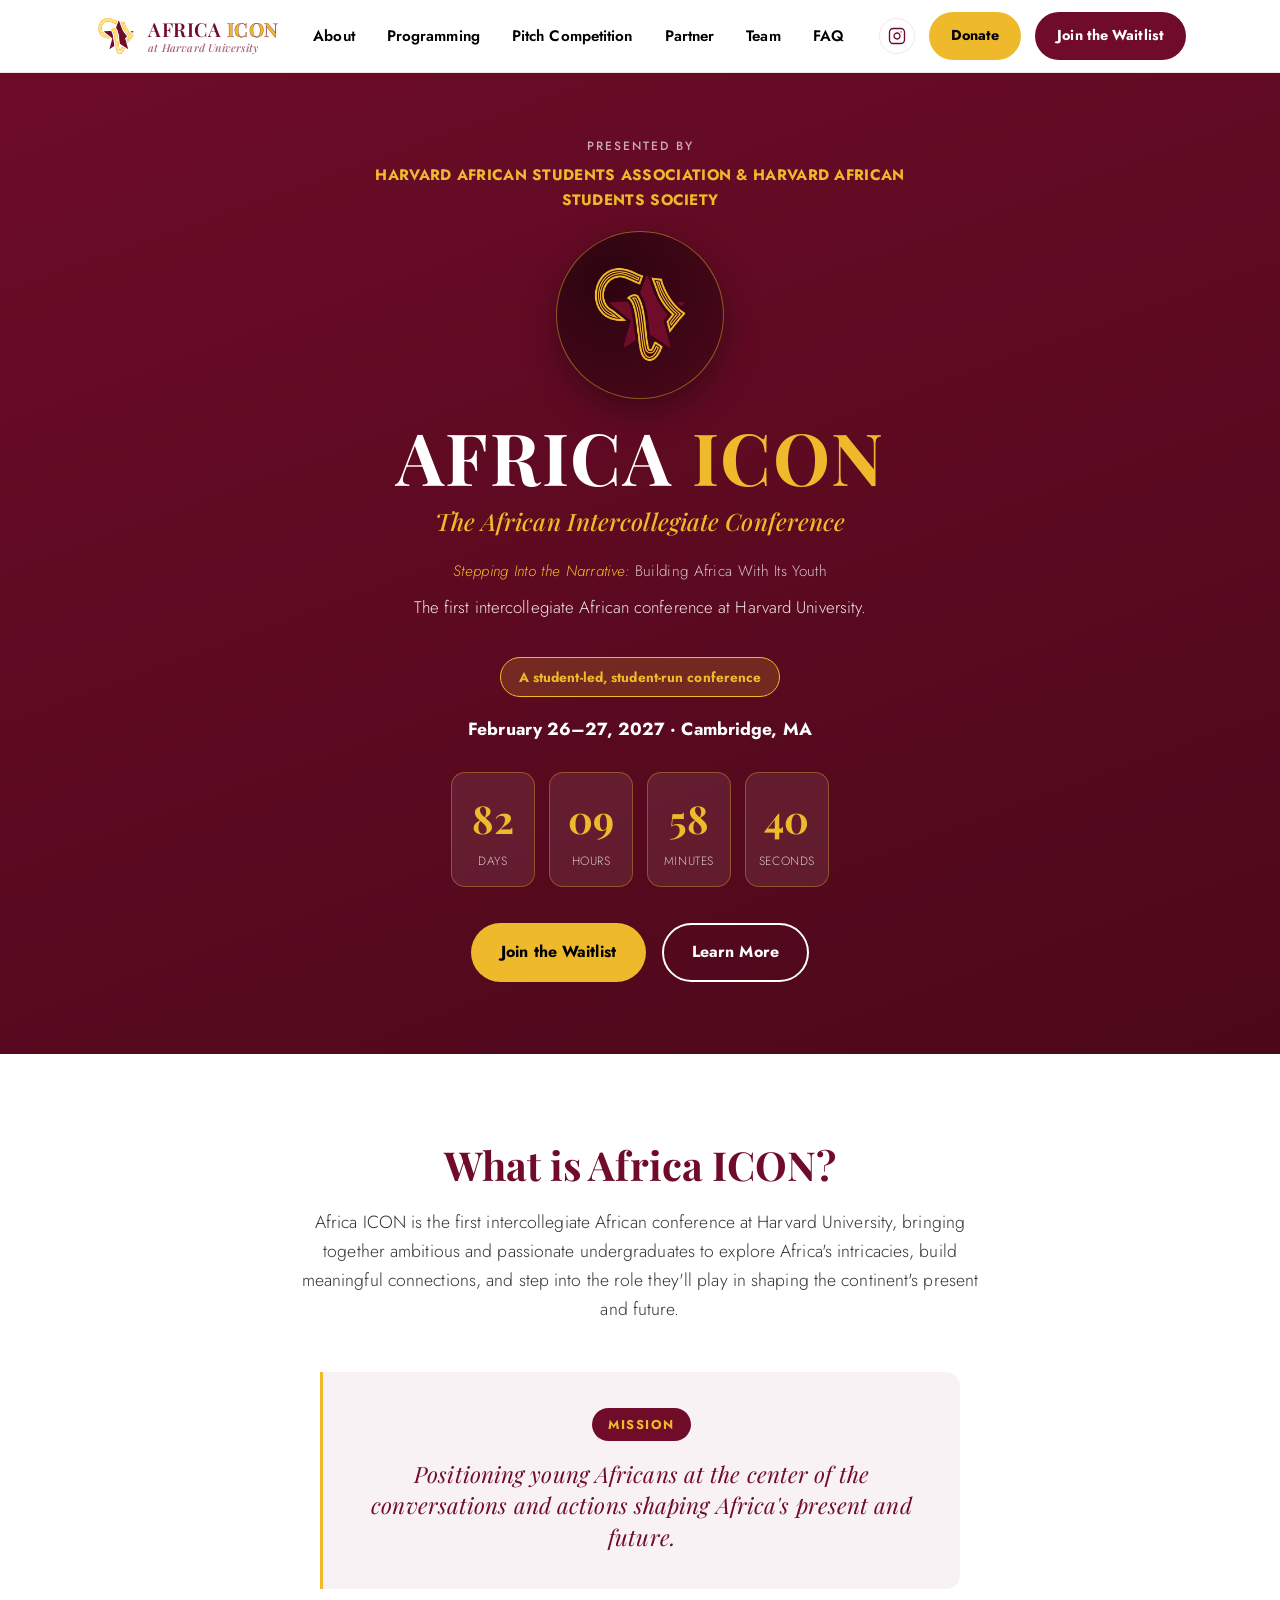
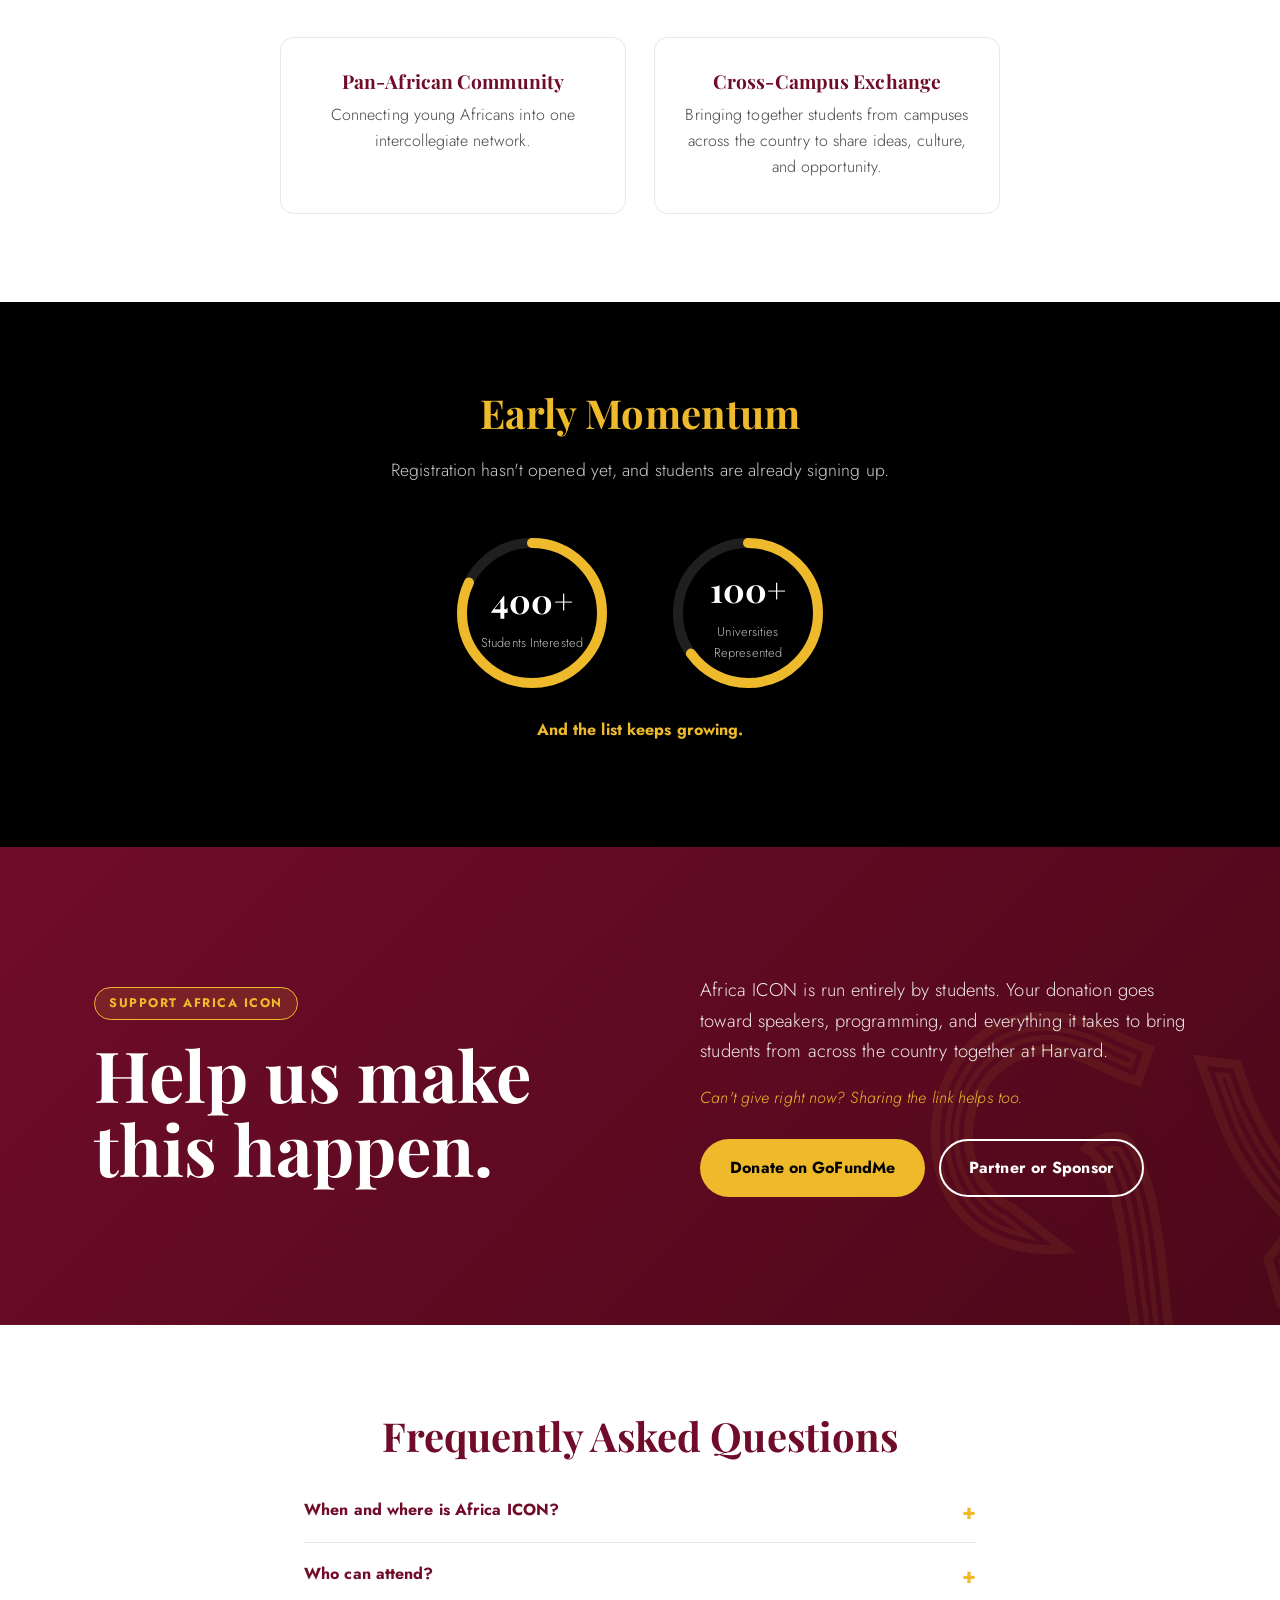
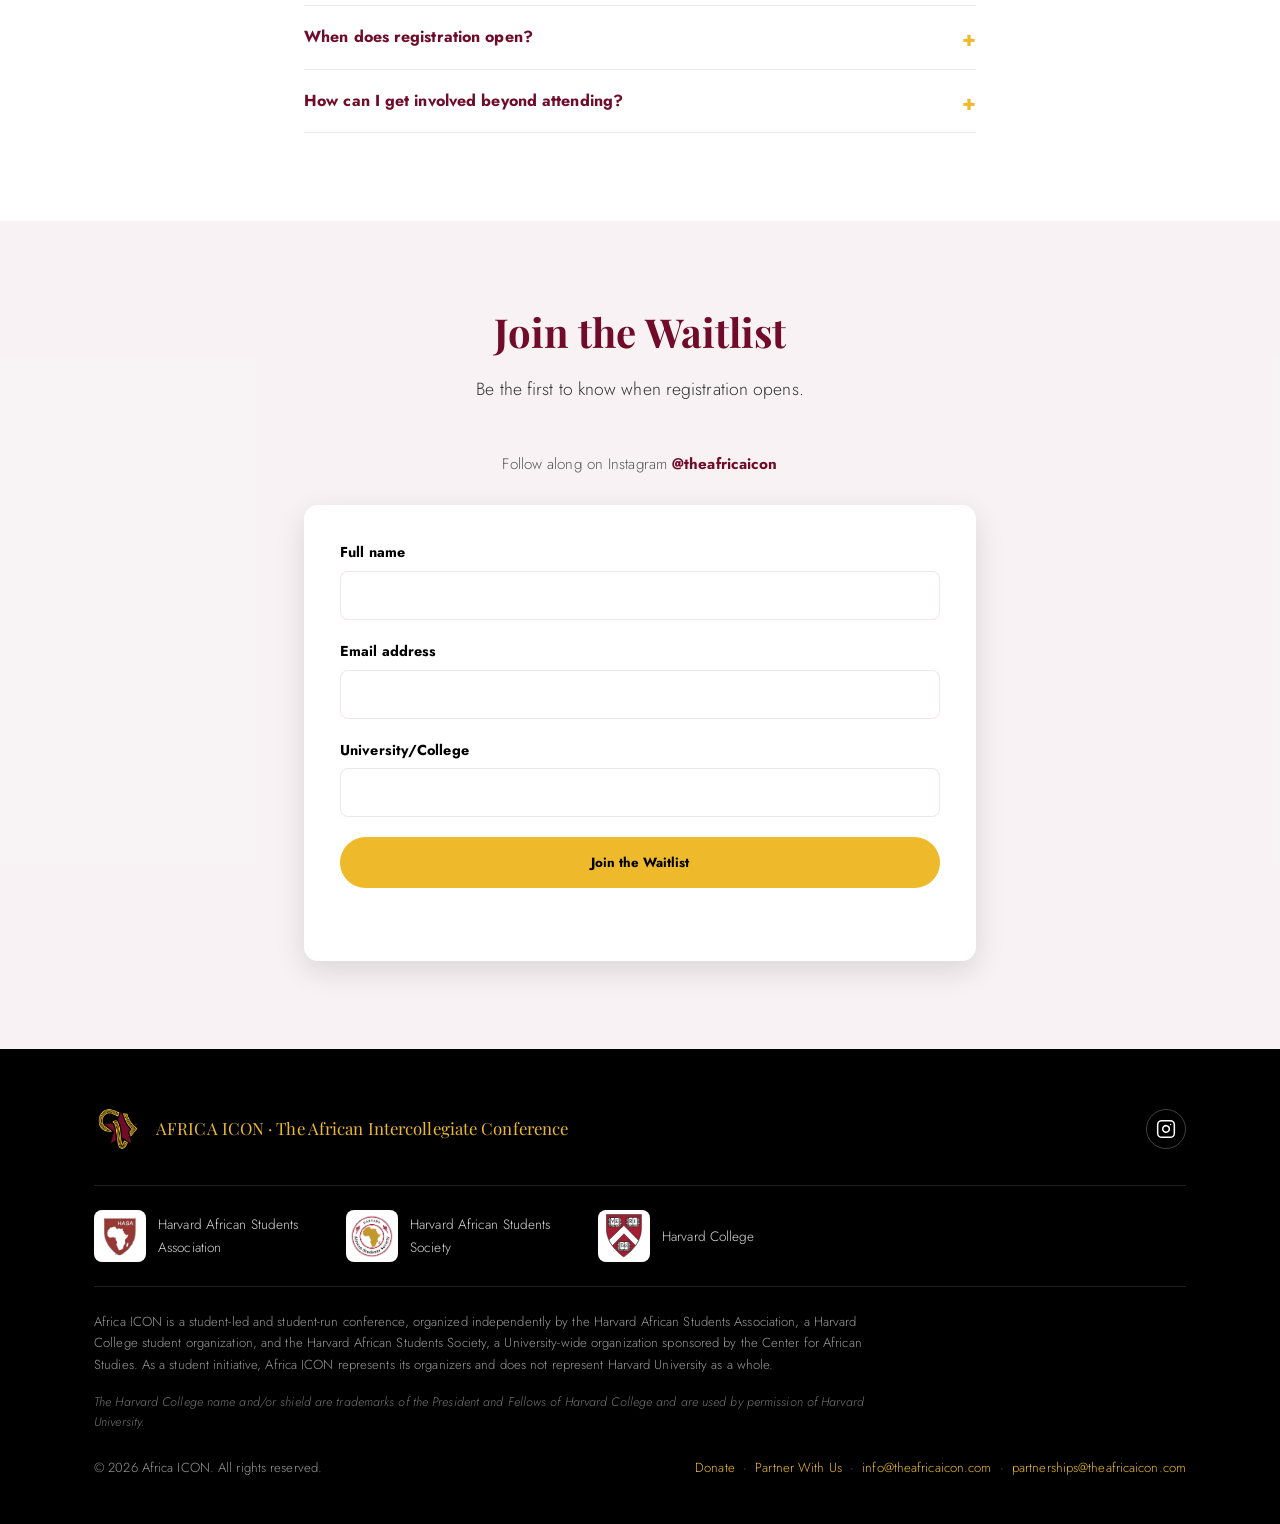
==== commit d0d68feb: "Add Team page with hover bios; add Team to nav, drop Traction link Co-Authored-By: Claude Opus 5.5 <" ====
--- a/index.html
+++ b/index.html
@@ -51,8 +51,8 @@
         <li><a href="#about">About</a></li>
         <li><a href="programming.html">Programming</a></li>
         <li><a href="pitch-competition.html">Pitch Competition</a></li>
-        <li><a href="#traction">Traction</a></li>
         <li><a href="partner.html">Partner</a></li>
+        <li><a href="team.html">Team</a></li>
         <li><a href="#faq">FAQ</a></li>
         <li class="nav-donate"><a href="https://gofund.me/07dfc017f" target="_blank" rel="noopener">Donate</a></li>
       </ul>
--- a/css/styles.css
+++ b/css/styles.css
@@ -150,6 +150,7 @@
   display: flex;
   flex-direction: column;
   line-height: 1.2;
+  white-space: nowrap;
 }
 .brand-name {
   font-family: var(--font-display);
@@ -525,24 +526,6 @@
   margin-top: 20px;
 }
 
-.pitch-banner {
-  margin-top: 40px;
-  background: linear-gradient(160deg, var(--maroon) 0%, var(--maroon-dark) 100%);
-  border-radius: var(--radius);
-  padding: 40px 44px;
-  text-align: center;
-}
-.pitch-banner h3 {
-  color: var(--gold);
-  font-size: 1.5rem;
-  margin-bottom: 12px;
-}
-.pitch-banner p {
-  color: rgba(255, 255, 255, 0.9);
-  max-width: 700px;
-  margin: 0 auto 24px;
-  font-size: 1.05rem;
-}
 
 /* ============ Traction / stat rings ============ */
 .stats-grid {
@@ -751,75 +734,255 @@
 .donate-body p { font-size: 1.15rem; color: rgba(255, 255, 255, 0.9); }
 .donate-body .donate-note { font-style: italic; color: var(--gold); font-size: 1rem; margin-bottom: 28px; }
 
+/* ============ Programming: bento grid ============ */
+.prog-bento {
+  display: grid;
+  grid-template-columns: repeat(3, 1fr);
+  grid-template-areas:
+    "aser work pitch"
+    "key  conv fair";
+  gap: 20px;
+}
+.prog-tile {
+  position: relative;
+  display: flex;
+  flex-direction: column;
+  min-height: 340px;
+  padding: 34px 30px 36px;
+  border-radius: 22px;
+  overflow: hidden;
+  text-decoration: none;
+  color: inherit;
+  transition: transform 0.25s ease, box-shadow 0.25s ease;
+}
+.prog-tile:hover { transform: translateY(-6px); box-shadow: 0 18px 40px rgba(0, 0, 0, 0.18); }
+.prog-tile-top { display: flex; justify-content: space-between; align-items: flex-start; margin-bottom: auto; }
+.prog-icon {
+  display: flex;
+  align-items: center;
+  justify-content: center;
+  width: 58px;
+  height: 58px;
+  border-radius: 50%;
+  transition: transform 0.35s ease;
+}
+.prog-icon svg { width: 28px; height: 28px; }
+.prog-tile:hover .prog-icon { transform: rotate(-12deg) scale(1.08); }
+.prog-num {
+  font-family: var(--font-display);
+  font-weight: 700;
+  font-size: 3rem;
+  line-height: 1;
+  opacity: 0.35;
+}
+.prog-tile h3 { margin: 40px 0 10px; font-size: 1.6rem; line-height: 1.15; }
+.prog-tile p { margin: 0; font-size: 1rem; line-height: 1.55; }
+
+
+.prog-key { grid-area: key; background: var(--white); border: 2px solid var(--maroon); color: #333; }
+.prog-key .prog-icon { background: var(--maroon); color: var(--gold); }
+.prog-key .prog-num { color: var(--maroon); }
+.prog-key h3 { color: var(--maroon); }
+
+.prog-aser { grid-area: aser; background: var(--gold); color: var(--maroon-dark); }
+.prog-aser .prog-icon { background: var(--maroon); color: var(--gold); }
+.prog-aser h3 { color: var(--maroon); }
+
+.prog-work { grid-area: work; background: var(--black); color: rgba(255, 255, 255, 0.8); }
+.prog-work .prog-icon { background: rgba(238, 186, 43, 0.15); color: var(--gold); border: 1px solid var(--gold); }
+.prog-work .prog-num { color: var(--gold); }
+.prog-work h3 { color: var(--white); }
+
+.prog-conv { grid-area: conv; background: var(--maroon-05); border: 2px solid var(--gold); color: #333; }
+.prog-conv .prog-icon { background: var(--maroon); color: var(--gold); }
+.prog-conv .prog-num { color: var(--maroon); }
+.prog-conv h3 { color: var(--maroon); }
+
+.prog-fair { grid-area: fair; background: var(--white); border: 2px solid var(--gold); color: #333; }
+.prog-fair .prog-icon { background: var(--gold); color: var(--maroon); }
+.prog-fair .prog-num { color: var(--maroon); }
+.prog-fair h3 { color: var(--maroon); }
+
+.prog-pitch {
+  grid-area: pitch;
+  background: linear-gradient(160deg, var(--maroon-dark) 0%, var(--black) 100%);
+  color: rgba(255, 255, 255, 0.85);
+}
+.prog-pitch .prog-icon { background: var(--gold); color: var(--maroon); }
+.prog-pitch .prog-num { color: var(--gold); }
+.prog-pitch h3 { color: var(--gold); }
+.prog-arrow { display: inline-block; color: var(--gold); font-weight: 700; transition: transform 0.2s ease; }
+.prog-pitch:hover .prog-arrow { transform: translateX(6px); }
+
+/* ============ Team page ============ */
+.team-grid {
+  display: flex;
+  flex-wrap: wrap;
+  justify-content: center;
+  gap: 28px;
+}
+.team-card {
+  position: relative;
+  flex: 0 1 320px;
+  aspect-ratio: 3 / 4;
+  border-radius: 22px;
+  overflow: hidden;
+  background: var(--maroon-dark);
+  box-shadow: var(--shadow-soft);
+  cursor: pointer;
+  outline: none;
+}
+.team-card img {
+  position: absolute;
+  inset: 0;
+  width: 100%;
+  height: 100%;
+  object-fit: cover;
+  transition: transform 0.6s ease;
+}
+.team-card:hover img, .team-card.is-open img { transform: scale(1.06); }
+.team-card:focus-visible { box-shadow: 0 0 0 3px var(--gold), var(--shadow-soft); }
+
+.team-front {
+  position: absolute;
+  inset: auto 0 0 0;
+  padding: 90px 24px 24px;
+  background: linear-gradient(to top, rgba(40, 4, 14, 0.95) 0%, rgba(40, 4, 14, 0.6) 55%, rgba(40, 4, 14, 0) 100%);
+  color: var(--white);
+  display: flex;
+  flex-direction: column;
+  gap: 4px;
+  transition: opacity 0.3s ease;
+}
+.team-front h3 { margin: 0; font-size: 1.6rem; color: var(--white); }
+.team-role {
+  font-size: 0.75rem;
+  font-weight: 700;
+  letter-spacing: 1.5px;
+  text-transform: uppercase;
+  color: var(--gold);
+}
+.team-school { font-size: 0.95rem; color: rgba(255, 255, 255, 0.85); }
+
+.team-bio {
+  position: absolute;
+  inset: 0;
+  padding: 24px 24px;
+  background: linear-gradient(160deg, rgba(112, 12, 42, 0.97) 0%, rgba(60, 6, 20, 0.98) 100%);
+  color: var(--white);
+  overflow-y: auto;
+  scrollbar-width: thin;
+  scrollbar-color: rgba(238, 186, 43, 0.5) transparent;
+  transform: translateY(100%);
+  transition: transform 0.45s cubic-bezier(0.16, 1, 0.3, 1);
+}
+.team-bio h3 { margin: 0 0 4px; font-size: 1.35rem; color: var(--white); }
+.team-bio .team-role { display: block; margin-bottom: 14px; }
+.team-bio p { margin: 0; font-size: 0.9rem; line-height: 1.5; color: rgba(255, 255, 255, 0.9); }
+.team-card:hover .team-bio,
+.team-card:focus-visible .team-bio,
+.team-card.is-open .team-bio { transform: translateY(0); }
+.team-card:hover .team-front,
+.team-card:focus-visible .team-front,
+.team-card.is-open .team-front { opacity: 0; }
+.team-hint { margin-top: 36px; }
+
 /* ============ Partner page ============ */
 .partner-hero { padding: 120px 0 112px; }
 .partner-hero h1 { font-size: clamp(2.6rem, 6vw, 4.2rem); }
 .partner-hero p { font-size: 1.2rem; max-width: 620px; }
 
-.stat-band { background: var(--black); color: var(--white); padding: 72px 0; }
-.stat-band-grid {
+/* "Why Partner": dark band, giant stat, icon cards that turn gold on hover */
+.why-band {
+  position: relative;
+  overflow: hidden;
+  padding: 136px 0 144px;
+  color: var(--white);
+  background:
+    radial-gradient(circle at 85% 10%, rgba(112, 12, 42, 0.85) 0%, rgba(112, 12, 42, 0) 55%),
+    radial-gradient(circle at 0% 100%, rgba(112, 12, 42, 0.6) 0%, rgba(112, 12, 42, 0) 45%),
+    var(--black);
+}
+.why-band::before,
+.why-band::after {
+  /* thin gold rings for texture */
+  content: "";
+  position: absolute;
+  border: 1px solid rgba(238, 186, 43, 0.18);
+  border-radius: 50%;
+  pointer-events: none;
+}
+.why-band::before { width: 620px; height: 620px; top: -260px; right: -180px; }
+.why-band::after { width: 380px; height: 380px; bottom: -200px; left: -120px; }
+.why-band .container { position: relative; z-index: 1; }
+
+.why-top {
+  display: flex;
+  justify-content: space-between;
+  align-items: flex-end;
+  gap: 48px;
+  padding-bottom: 48px;
+  border-bottom: 1px solid rgba(238, 186, 43, 0.35);
+}
+.why-title h2 {
+  font-size: clamp(2.8rem, 6.5vw, 5rem);
+  line-height: 1;
+  color: var(--white);
+  margin: 0;
+}
+.why-title h2 em { display: block; font-style: italic; font-weight: 500; color: var(--gold); }
+.why-sub {
+  max-width: 380px;
+  margin: 0;
+  font-family: var(--font-display);
+  font-style: italic;
+  font-size: clamp(1.4rem, 2.4vw, 1.9rem);
+  line-height: 1.3;
+  color: rgba(255, 255, 255, 0.9);
+}
+.why-sub span { color: var(--gold); }
+
+.why-cards {
   display: grid;
-  grid-template-columns: repeat(3, 1fr);
-  gap: 32px;
-  text-align: center;
-}
-.stat-band-item strong {
-  display: block;
-  font-family: var(--font-display);
-  font-size: clamp(3.2rem, 8vw, 5.5rem);
-  line-height: 1;
-  color: var(--gold);
-}
-.stat-band-item span {
-  display: block;
-  margin-top: 10px;
-  font-size: 0.85rem;
-  letter-spacing: 1.4px;
-  text-transform: uppercase;
-  color: rgba(255, 255, 255, 0.75);
-}
-.stat-band-item + .stat-band-item { border-left: 1px solid rgba(238, 186, 43, 0.25); }
-
-.partner-why {
-  display: grid;
-  grid-template-columns: 0.9fr 1.3fr;
-  gap: 80px;
-  align-items: start;
-}
-.partner-why-head { position: sticky; top: 120px; }
-.partner-why-head h2 {
-  font-size: clamp(2.2rem, 4.5vw, 3.4rem);
-  line-height: 1.08;
+  grid-template-columns: repeat(4, 1fr);
+  gap: 20px;
+  margin-top: 64px;
+}
+.why-card {
+  display: flex;
+  flex-direction: column;
+  min-height: 320px;
+  padding: 34px 28px;
+  border-radius: 20px;
+  background: rgba(255, 255, 255, 0.05);
+  border: 1px solid rgba(238, 186, 43, 0.3);
+  transition: background 0.25s ease, transform 0.25s ease, border-color 0.25s ease;
+}
+.why-card:nth-child(even) { margin-top: 48px; }
+.why-icon {
+  display: flex;
+  align-items: center;
+  justify-content: center;
+  width: 64px;
+  height: 64px;
+  border-radius: 50%;
+  background: var(--gold);
   color: var(--maroon);
-}
-.partner-why-head p { font-size: 1.12rem; color: #333; }
-.benefit-tiles {
-  display: grid;
-  grid-template-columns: 1fr 1fr;
-  gap: 24px;
-}
-.benefit-tile {
-  background: var(--maroon-05);
-  border-radius: var(--radius);
-  padding: 40px 32px;
-  min-height: 250px;
-  display: flex;
-  flex-direction: column;
-  transition: background 0.2s ease, transform 0.2s ease;
-}
-.benefit-tile:nth-child(even) { transform: translateY(40px); }
-.benefit-tile:hover { background: var(--gold-15); }
-.benefit-num {
-  font-family: var(--font-display);
-  font-size: 2.8rem;
-  font-weight: 700;
-  color: var(--gold);
-  line-height: 1;
-  margin-bottom: auto;
-  padding-bottom: 28px;
-}
-.benefit-tile h3 { color: var(--maroon); font-size: 1.45rem; margin-bottom: 8px; }
-.benefit-tile p { color: #444; margin: 0; }
+  transition: background 0.25s ease, color 0.25s ease;
+}
+.why-icon svg { width: 30px; height: 30px; }
+.why-card h3 {
+  margin-top: auto;
+  padding-top: 40px;
+  font-size: 1.6rem;
+  color: var(--white);
+  transition: color 0.25s ease;
+}
+.why-card p { margin: 0; color: rgba(255, 255, 255, 0.78); transition: color 0.25s ease; }
+.why-card:hover { background: var(--gold); border-color: var(--gold); transform: translateY(-8px); }
+.why-card:hover h3 { color: var(--maroon); }
+.why-card:hover p { color: var(--maroon-dark); }
+.why-card:hover .why-icon { background: var(--maroon); color: var(--gold); }
 
 .ways-grid {
   display: grid;
@@ -852,6 +1015,7 @@
   margin-bottom: 14px;
 }
 .way-card-cta {
+  grid-column: span 2;
   background: linear-gradient(160deg, var(--maroon) 0%, var(--maroon-dark) 100%);
   border-top-color: var(--maroon);
 }
@@ -1026,17 +1190,29 @@
 }
 
 @media (max-width: 860px) {
-  .contact-grid, .donate-band, .partner-why { grid-template-columns: 1fr; gap: 40px; }
-  .partner-why-head { position: static; }
+  .contact-grid, .donate-band { grid-template-columns: 1fr; gap: 40px; }
+  .prog-bento {
+    grid-template-columns: 1fr 1fr;
+    grid-template-areas:
+      "aser  work"
+      "pitch key"
+      "conv  fair";
+  }
+  .why-cards { grid-template-columns: 1fr 1fr; }
+  .why-card:nth-child(even) { margin-top: 0; }
+  .why-band { padding: 96px 0; }
   .ways-grid { grid-template-columns: 1fr 1fr; }
-  .benefit-tile:nth-child(even) { transform: none; }
   .section-roomy, .section-donate { padding: 88px 0; }
 }
 
 @media (max-width: 560px) {
-  .ways-grid, .benefit-tiles, .stat-band-grid { grid-template-columns: 1fr; }
-  .stat-band-item + .stat-band-item { border-left: none; border-top: 1px solid rgba(238, 186, 43, 0.25); padding-top: 28px; }
-  .benefit-tile, .way-card { min-height: 0; }
+  .ways-grid, .why-cards { grid-template-columns: 1fr; }
+  .way-card-cta { grid-column: auto; }
+  .prog-bento { grid-template-columns: 1fr; grid-template-areas: "aser" "work" "pitch" "key" "conv" "fair"; }
+  .prog-tile { min-height: 0; }
+  .why-top { flex-direction: column; align-items: flex-start; }
+  .why-card, .way-card { min-height: 0; }
+  .why-card h3 { padding-top: 24px; }
   .header-actions .header-donate { display: none; }
   .main-nav .nav-donate { display: block; }
   .form-row-2 { grid-template-columns: 1fr; gap: 0; }
